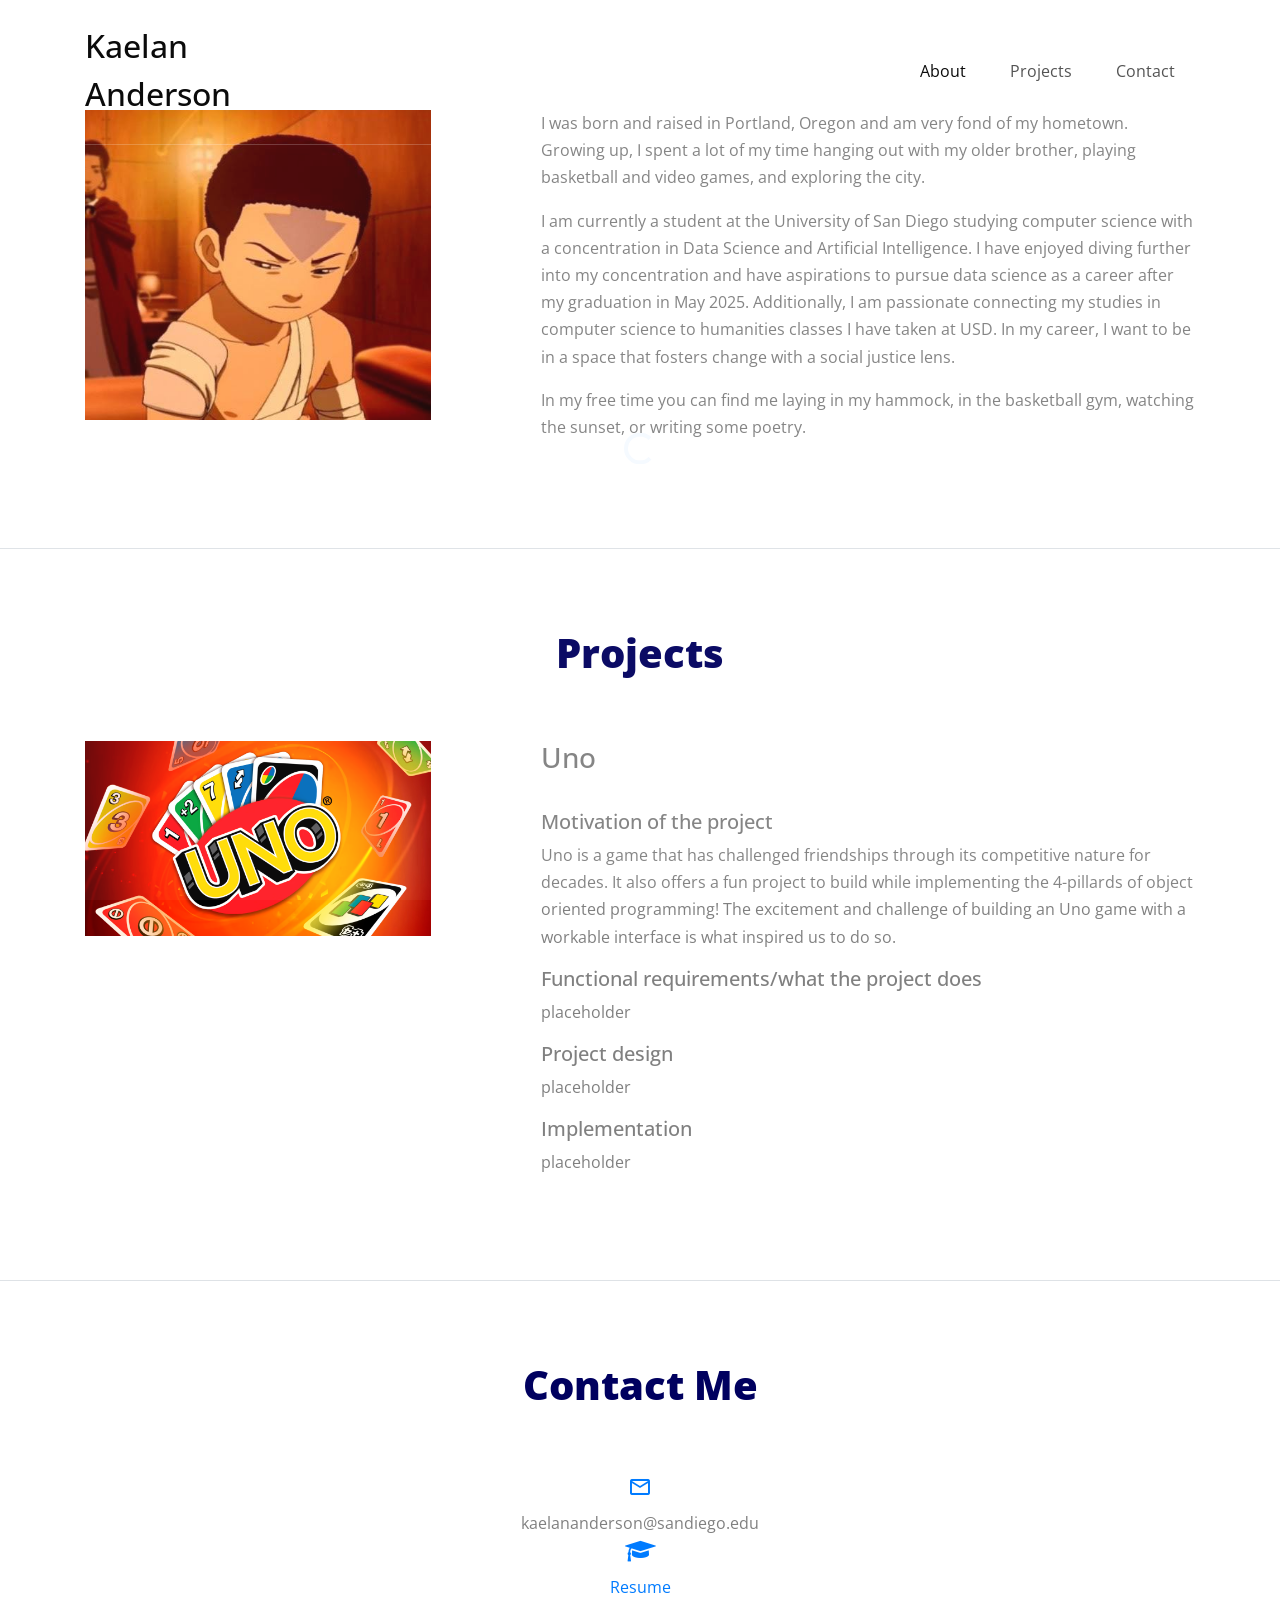
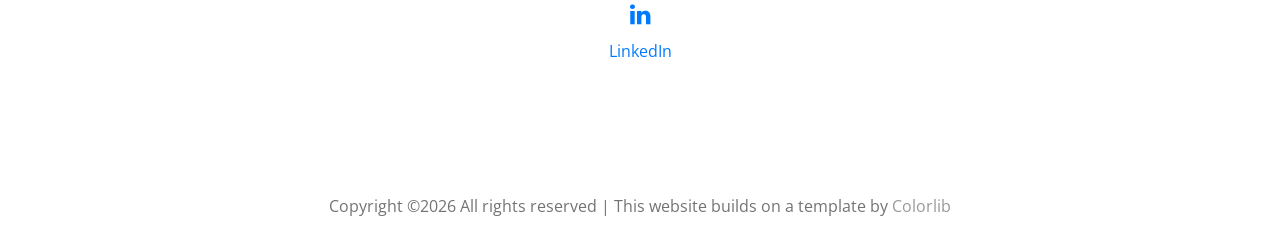
==== index.html @ 90a96173 "WIP - project description and contact sections" ====
<!doctype html>
<html lang="en">
  <head>

    <title>Kaelan Anderson</title>
    <meta charset="utf-8">
    <meta name="viewport" content="width=device-width, initial-scale=1, shrink-to-fit=no">


    <link href="https://fonts.googleapis.com/css?family=Open+Sans:300,400,700" rel="stylesheet">
    <link rel="stylesheet" href="fonts/icomoon/style.css">

    <link rel="stylesheet" href="css/bootstrap.min.css">
    <link rel="stylesheet" href="css/jquery-ui.css">
    <link rel="stylesheet" href="css/owl.carousel.min.css">
    <link rel="stylesheet" href="css/owl.theme.default.min.css">
    <link rel="stylesheet" href="css/owl.theme.default.min.css">

    <link rel="stylesheet" href="css/jquery.fancybox.min.css">

    <link rel="stylesheet" href="css/bootstrap-datepicker.css">

    <link rel="stylesheet" href="fonts/flaticon/font/flaticon.css">

    <link rel="stylesheet" href="css/aos.css">

    <link rel="stylesheet" href="css/style.css">

  </head>
  <body data-spy="scroll" data-target=".site-navbar-target" data-offset="300">


  <div id="overlayer"></div>
  <div class="loader">
    <div class="spinner-border text-primary" role="status">
      <span class="sr-only">Loading...</span>
    </div>
  </div>


  <div class="site-wrap">

    <div class="site-mobile-menu site-navbar-target">
      <div class="site-mobile-menu-header">
        <div class="site-mobile-menu-close mt-3">
          <span class="icon-close2 js-menu-toggle"></span>
        </div>
      </div>
      <div class="site-mobile-menu-body"></div>
    </div>


    <header class="site-navbar py-4 js-sticky-header site-navbar-target" role="banner">

      <div class="container">
        <div class="row align-items-center">

          <div class="col-6 col-xl-2">
            <h1 class="mb-0 site-logo"><a href="#" class="h2 mb-0">Kaelan Anderson</a></h1>
          </div>

          <div class="col-12 col-md-10 d-none d-xl-block">
            <nav class="site-navigation position-relative text-right" role="navigation">

              <ul class="site-menu main-menu js-clone-nav mr-auto d-none d-lg-block">
                <li><a href="#about-section" class="nav-link">About</a></li>
                <li><a href="#projects-section" class="nav-link">Projects</a></li>
                <li><a href="#contact-section" class="nav-link">Contact</a></li>
              </ul>
            </nav>
          </div>


          <div class="col-6 d-inline-block d-xl-none ml-md-0 py-3" style="position: relative; top: 3px;"><a href="#" class="site-menu-toggle js-menu-toggle float-right"><span class="icon-menu h3"></span></a></div>

        </div>
      </div>

    </header>




    <div class="site-section cta-big-image border-bottom" id="about-section">
      <div class="container" style="padding-top: 30px">
        <div class="row">
          <div class="col-lg-6 mb-5" data-aos="fade-up" data-aos-delay="">

            <img src="aang.jpg" alt="Image of you of something fun" class="img-fluid">

          </div>
          <div class="col-lg-5 ml-auto" data-aos="fade-up" data-aos-delay="100">
            <div class="mb-4">
              <p>
                I was born and raised in Portland, Oregon and am very fond of my hometown. Growing up, I spent a lot of my time hanging out with my older brother,
                playing basketball and video games, and exploring the city. 
              </p>
              <p>
                I am currently a student at the University of San Diego studying computer science with a concentration in Data Science and Artificial Intelligence. 
                I have enjoyed diving further into my concentration and have aspirations to pursue data science as a career after my graduation in May 2025. Additionally, 
                I am passionate connecting my studies in computer science to humanities classes I have taken at USD. In my career, I want to be in a space that fosters change
                with a social justice lens. 
               </p>
               <p>
                In my free time you can find me laying in my hammock, in the basketball gym, watching the sunset, or writing some poetry. 
               </p>


            </div>

            

          </div>
        </div>
      </div>
    </div>



    <section class="site-section border-bottom" id="projects-section">
      <div class="container">
        <div class="row mb-5 justify-content-center">
          <div class="col-md-8 text-center">
            <h2 class="section-title mb-3" data-aos="fade-up" data-aos-delay="">Projects</h2>
          </div>
        </div>
        <div class="row">
          <div class="col-lg-6 mb-5" data-aos="fade-up" data-aos-delay="">
          
            <img src="uno.avif" alt="Image of your project" class="img-fluid">
          
          </div>
          <div class="col-lg-5 ml-auto" data-aos="fade-up" data-aos-delay="100">
            <div class="mb-4">
              <h3>Uno</h3>
              <br>
              <h5>
               Motivation of the project
              </h5>
              <p>
                Uno is a game that has challenged friendships through its competitive nature for decades. It also offers a fun project to build while implementing
                the 4-pillards of object oriented programming! The excitement and challenge of building an Uno game with a workable interface is what inspired us to do so. 
              </p>
              <h5>
              Functional requirements/what the project does
              </h5>
              <p>
                placeholder
              </p>
              <h5>
              Project design
              </h5>
              <p>
                placeholder
              </p>
              <h5>
              Implementation
              </h5>
              <p>
                placeholder
              </p>


            </div>

            

          </div>
        </div>
      </div>
      

    </section>


    <section class="site-section" id="contact-section" data-aos="fade">
      <div class="container">
        <div class="row mb-5">
          <div class="col-12 text-center">
            <h2 class="section-title mb-3">Contact Me</h2>
          </div>
        </div>
        <div class="row mb-5 text-center">



          
          
          <div class="col-md-12 text-center">
            <p class="mb-0">
              <span class="icon-mail_outline d-block h4 text-primary"></span>
              <span>kaelananderson@sandiego.edu</span>
            </p>
          </div>
          
          <div class="col-md-12 text-center">
            <p class="mb-0">
              <span class="icon-graduation-cap d-block h4 text-primary"></span>
              <a href="https://docs.google.com/document/d/192AzUiTO9TXgvxhG2GLTBsubhQxeS1_2C6TL3wHDbUU/edit?usp=sharing">Resume</a>
            </p>
          </div>

          <div class="col-md-12 text-center">
            <p class="mb-0">
              <span class="icon-linkedin d-block h4 text-primary"></span>
              <a href="https://www.linkedin.com/in/kaelan-anderson-65124920a/">LinkedIn</a>
            </p>
          </div>
        </div>

      </div>
    </section>


    <footer class="site-footer">
      <div class="container">

          <div class="col-md-12 text-center">
            <p>
            <!-- Link back to Colorlib can't be removed. Template is licensed under CC BY 3.0. -->
            Copyright &copy;<script>document.write(new Date().getFullYear());</script> All rights reserved | This website builds on a template by <a href="https://colorlib.com" target="_blank" >Colorlib</a>
            <!-- Link back to Colorlib can't be removed. Template is licensed under CC BY 3.0. -->
            </p>

          </div>


      </div>
    </footer>

  </div> <!-- .site-wrap -->

  <script src="js/jquery-3.3.1.min.js"></script>
  <script src="js/jquery-ui.js"></script>
  <script src="js/popper.min.js"></script>
  <script src="js/bootstrap.min.js"></script>
  <script src="js/owl.carousel.min.js"></script>
  <script src="js/jquery.countdown.min.js"></script>
  <script src="js/jquery.easing.1.3.js"></script>
  <script src="js/aos.js"></script>
  <script src="js/jquery.fancybox.min.js"></script>
  <script src="js/jquery.sticky.js"></script>
  <script src="js/isotope.pkgd.min.js"></script>
  <script src="js/collapsable.js"></script>


  <script src="js/main.js"></script>

  </body>
</html>
---- fonts/icomoon/style.css ----
@font-face {
  font-family: 'icomoon';
  src:  url('fonts/icomoon.eot?10si43');
  src:  url('fonts/icomoon.eot?10si43#iefix') format('embedded-opentype'),
    url('fonts/icomoon.ttf?10si43') format('truetype'),
    url('fonts/icomoon.woff?10si43') format('woff'),
    url('fonts/icomoon.svg?10si43#icomoon') format('svg');
  font-weight: normal;
  font-style: normal;
}

[class^="icon-"], [class*=" icon-"] {
  /* use !important to prevent issues with browser extensions that change fonts */
  font-family: 'icomoon' !important;
  speak: none;
  font-style: normal;
  font-weight: normal;
  font-variant: normal;
  text-transform: none;
  line-height: 1;

  /* Better Font Rendering =========== */
  -webkit-font-smoothing: antialiased;
  -moz-osx-font-smoothing: grayscale;
}

.icon-asterisk:before {
  content: "\f069";
}
.icon-plus:before {
  content: "\f067";
}
.icon-question:before {
  content: "\f128";
}
.icon-minus:before {
  content: "\f068";
}
.icon-glass:before {
  content: "\f000";
}
.icon-music:before {
  content: "\f001";
}
.icon-search:before {
  content: "\f002";
}
.icon-envelope-o:before {
  content: "\f003";
}
.icon-heart:before {
  content: "\f004";
}
.icon-star:before {
  content: "\f005";
}
.icon-star-o:before {
  content: "\f006";
}
.icon-user:before {
  content: "\f007";
}
.icon-film:before {
  content: "\f008";
}
.icon-th-large:before {
  content: "\f009";
}
.icon-th:before {
  content: "\f00a";
}
.icon-th-list:before {
  content: "\f00b";
}
.icon-check:before {
  content: "\f00c";
}
.icon-close:before {
  content: "\f00d";
}
.icon-remove:before {
  content: "\f00d";
}
.icon-times:before {
  content: "\f00d";
}
.icon-search-plus:before {
  content: "\f00e";
}
.icon-search-minus:before {
  content: "\f010";
}
.icon-power-off:before {
  content: "\f011";
}
.icon-signal:before {
  content: "\f012";
}
.icon-cog:before {
  content: "\f013";
}
.icon-gear:before {
  content: "\f013";
}
.icon-trash-o:before {
  content: "\f014";
}
.icon-home:before {
  content: "\f015";
}
.icon-file-o:before {
  content: "\f016";
}
.icon-clock-o:before {
  content: "\f017";
}
.icon-road:before {
  content: "\f018";
}
.icon-download:before {
  content: "\f019";
}
.icon-arrow-circle-o-down:before {
  content: "\f01a";
}
.icon-arrow-circle-o-up:before {
  content: "\f01b";
}
.icon-inbox:before {
  content: "\f01c";
}
.icon-play-circle-o:before {
  content: "\f01d";
}
.icon-repeat:before {
  content: "\f01e";
}
.icon-rotate-right:before {
  content: "\f01e";
}
.icon-refresh:before {
  content: "\f021";
}
.icon-list-alt:before {
  content: "\f022";
}
.icon-lock:before {
  content: "\f023";
}
.icon-flag:before {
  content: "\f024";
}
.icon-headphones:before {
  content: "\f025";
}
.icon-volume-off:before {
  content: "\f026";
}
.icon-volume-down:before {
  content: "\f027";
}
.icon-volume-up:before {
  content: "\f028";
}
.icon-qrcode:before {
  content: "\f029";
}
.icon-barcode:before {
  content: "\f02a";
}
.icon-tag:before {
  content: "\f02b";
}
.icon-tags:before {
  content: "\f02c";
}
.icon-book:before {
  content: "\f02d";
}
.icon-bookmark:before {
  content: "\f02e";
}
.icon-print:before {
  content: "\f02f";
}
.icon-camera:before {
  content: "\f030";
}
.icon-font:before {
  content: "\f031";
}
.icon-bold:before {
  content: "\f032";
}
.icon-italic:before {
  content: "\f033";
}
.icon-text-height:before {
  content: "\f034";
}
.icon-text-width:before {
  content: "\f035";
}
.icon-align-left:before {
  content: "\f036";
}
.icon-align-center:before {
  content: "\f037";
}
.icon-align-right:before {
  content: "\f038";
}
.icon-align-justify:before {
  content: "\f039";
}
.icon-list:before {
  content: "\f03a";
}
.icon-dedent:before {
  content: "\f03b";
}
.icon-outdent:before {
  content: "\f03b";
}
.icon-indent:before {
  content: "\f03c";
}
.icon-video-camera:before {
  content: "\f03d";
}
.icon-image:before {
  content: "\f03e";
}
.icon-photo:before {
  content: "\f03e";
}
.icon-picture-o:before {
  content: "\f03e";
}
.icon-pencil:before {
  content: "\f040";
}
.icon-map-marker:before {
  content: "\f041";
}
.icon-adjust:before {
  content: "\f042";
}
.icon-tint:before {
  content: "\f043";
}
.icon-edit:before {
  content: "\f044";
}
.icon-pencil-square-o:before {
  content: "\f044";
}
.icon-share-square-o:before {
  content: "\f045";
}
.icon-check-square-o:before {
  content: "\f046";
}
.icon-arrows:before {
  content: "\f047";
}
.icon-step-backward:before {
  content: "\f048";
}
.icon-fast-backward:before {
  content: "\f049";
}
.icon-backward:before {
  content: "\f04a";
}
.icon-play:before {
  content: "\f04b";
}
.icon-pause:before {
  content: "\f04c";
}
.icon-stop:before {
  content: "\f04d";
}
.icon-forward:before {
  content: "\f04e";
}
.icon-fast-forward:before {
  content: "\f050";
}
.icon-step-forward:before {
  content: "\f051";
}
.icon-eject:before {
  content: "\f052";
}
.icon-chevron-left:before {
  content: "\f053";
}
.icon-chevron-right:before {
  content: "\f054";
}
.icon-plus-circle:before {
  content: "\f055";
}
.icon-minus-circle:before {
  content: "\f056";
}
.icon-times-circle:before {
  content: "\f057";
}
.icon-check-circle:before {
  content: "\f058";
}
.icon-question-circle:before {
  content: "\f059";
}
.icon-info-circle:before {
  content: "\f05a";
}
.icon-crosshairs:before {
  content: "\f05b";
}
.icon-times-circle-o:before {
  content: "\f05c";
}
.icon-check-circle-o:before {
  content: "\f05d";
}
.icon-ban:before {
  content: "\f05e";
}
.icon-arrow-left:before {
  content: "\f060";
}
.icon-arrow-right:before {
  content: "\f061";
}
.icon-arrow-up:before {
  content: "\f062";
}
.icon-arrow-down:before {
  content: "\f063";
}
.icon-mail-forward:before {
  content: "\f064";
}
.icon-share:before {
  content: "\f064";
}
.icon-expand:before {
  content: "\f065";
}
.icon-compress:before {
  content: "\f066";
}
.icon-exclamation-circle:before {
  content: "\f06a";
}
.icon-gift:before {
  content: "\f06b";
}
.icon-leaf:before {
  content: "\f06c";
}
.icon-fire:before {
  content: "\f06d";
}
.icon-eye:before {
  content: "\f06e";
}
.icon-eye-slash:before {
  content: "\f070";
}
.icon-exclamation-triangle:before {
  content: "\f071";
}
.icon-warning:before {
  content: "\f071";
}
.icon-plane:before {
  content: "\f072";
}
.icon-calendar:before {
  content: "\f073";
}
.icon-random:before {
  content: "\f074";
}
.icon-comment:before {
  content: "\f075";
}
.icon-magnet:before {
  content: "\f076";
}
.icon-chevron-up:before {
  content: "\f077";
}
.icon-chevron-down:before {
  content: "\f078";
}
.icon-retweet:before {
  content: "\f079";
}
.icon-shopping-cart:before {
  content: "\f07a";
}
.icon-folder:before {
  content: "\f07b";
}
.icon-folder-open:before {
  content: "\f07c";
}
.icon-arrows-v:before {
  content: "\f07d";
}
.icon-arrows-h:before {
  content: "\f07e";
}
.icon-bar-chart:before {
  content: "\f080";
}
.icon-bar-chart-o:before {
  content: "\f080";
}
.icon-twitter-square:before {
  content: "\f081";
}
.icon-facebook-square:before {
  content: "\f082";
}
.icon-camera-retro:before {
  content: "\f083";
}
.icon-key:before {
  content: "\f084";
}
.icon-cogs:before {
  content: "\f085";
}
.icon-gears:before {
  content: "\f085";
}
.icon-comments:before {
  content: "\f086";
}
.icon-thumbs-o-up:before {
  content: "\f087";
}
.icon-thumbs-o-down:before {
  content: "\f088";
}
.icon-star-half:before {
  content: "\f089";
}
.icon-heart-o:before {
  content: "\f08a";
}
.icon-sign-out:before {
  content: "\f08b";
}
.icon-linkedin-square:before {
  content: "\f08c";
}
.icon-thumb-tack:before {
  content: "\f08d";
}
.icon-external-link:before {
  content: "\f08e";
}
.icon-sign-in:before {
  content: "\f090";
}
.icon-trophy:before {
  content: "\f091";
}
.icon-github-square:before {
  content: "\f092";
}
.icon-upload:before {
  content: "\f093";
}
.icon-lemon-o:before {
  content: "\f094";
}
.icon-phone:before {
  content: "\f095";
}
.icon-square-o:before {
  content: "\f096";
}
.icon-bookmark-o:before {
  content: "\f097";
}
.icon-phone-square:before {
  content: "\f098";
}
.icon-twitter:before {
  content: "\f099";
}
.icon-facebook:before {
  content: "\f09a";
}
.icon-facebook-f:before {
  content: "\f09a";
}
.icon-github:before {
  content: "\f09b";
}
.icon-unlock:before {
  content: "\f09c";
}
.icon-credit-card:before {
  content: "\f09d";
}
.icon-feed:before {
  content: "\f09e";
}
.icon-rss:before {
  content: "\f09e";
}
.icon-hdd-o:before {
  content: "\f0a0";
}
.icon-bullhorn:before {
  content: "\f0a1";
}
.icon-bell-o:before {
  content: "\f0a2";
}
.icon-certificate:before {
  content: "\f0a3";
}
.icon-hand-o-right:before {
  content: "\f0a4";
}
.icon-hand-o-left:before {
  content: "\f0a5";
}
.icon-hand-o-up:before {
  content: "\f0a6";
}
.icon-hand-o-down:before {
  content: "\f0a7";
}
.icon-arrow-circle-left:before {
  content: "\f0a8";
}
.icon-arrow-circle-right:before {
  content: "\f0a9";
}
.icon-arrow-circle-up:before {
  content: "\f0aa";
}
.icon-arrow-circle-down:before {
  content: "\f0ab";
}
.icon-globe:before {
  content: "\f0ac";
}
.icon-wrench:before {
  content: "\f0ad";
}
.icon-tasks:before {
  content: "\f0ae";
}
.icon-filter:before {
  content: "\f0b0";
}
.icon-briefcase:before {
  content: "\f0b1";
}
.icon-arrows-alt:before {
  content: "\f0b2";
}
.icon-group:before {
  content: "\f0c0";
}
.icon-users:before {
  content: "\f0c0";
}
.icon-chain:before {
  content: "\f0c1";
}
.icon-link:before {
  content: "\f0c1";
}
.icon-cloud:before {
  content: "\f0c2";
}
.icon-flask:before {
  content: "\f0c3";
}
.icon-cut:before {
  content: "\f0c4";
}
.icon-scissors:before {
  content: "\f0c4";
}
.icon-copy:before {
  content: "\f0c5";
}
.icon-files-o:before {
  content: "\f0c5";
}
.icon-paperclip:before {
  content: "\f0c6";
}
.icon-floppy-o:before {
  content: "\f0c7";
}
.icon-save:before {
  content: "\f0c7";
}
.icon-square:before {
  content: "\f0c8";
}
.icon-bars:before {
  content: "\f0c9";
}
.icon-navicon:before {
  content: "\f0c9";
}
.icon-reorder:before {
  content: "\f0c9";
}
.icon-list-ul:before {
  content: "\f0ca";
}
.icon-list-ol:before {
  content: "\f0cb";
}
.icon-strikethrough:before {
  content: "\f0cc";
}
.icon-underline:before {
  content: "\f0cd";
}
.icon-table:before {
  content: "\f0ce";
}
.icon-magic:before {
  content: "\f0d0";
}
.icon-truck:before {
  content: "\f0d1";
}
.icon-pinterest:before {
  content: "\f0d2";
}
.icon-pinterest-square:before {
  content: "\f0d3";
}
.icon-google-plus-square:before {
  content: "\f0d4";
}
.icon-google-plus:before {
  content: "\f0d5";
}
.icon-money:before {
  content: "\f0d6";
}
.icon-caret-down:before {
  content: "\f0d7";
}
.icon-caret-up:before {
  content: "\f0d8";
}
.icon-caret-left:before {
  content: "\f0d9";
}
.icon-caret-right:before {
  content: "\f0da";
}
.icon-columns:before {
  content: "\f0db";
}
.icon-sort:before {
  content: "\f0dc";
}
.icon-unsorted:before {
  content: "\f0dc";
}
.icon-sort-desc:before {
  content: "\f0dd";
}
.icon-sort-down:before {
  content: "\f0dd";
}
.icon-sort-asc:before {
  content: "\f0de";
}
.icon-sort-up:before {
  content: "\f0de";
}
.icon-envelope:before {
  content: "\f0e0";
}
.icon-linkedin:before {
  content: "\f0e1";
}
.icon-rotate-left:before {
  content: "\f0e2";
}
.icon-undo:before {
  content: "\f0e2";
}
.icon-gavel:before {
  content: "\f0e3";
}
.icon-legal:before {
  content: "\f0e3";
}
.icon-dashboard:before {
  content: "\f0e4";
}
.icon-tachometer:before {
  content: "\f0e4";
}
.icon-comment-o:before {
  content: "\f0e5";
}
.icon-comments-o:before {
  content: "\f0e6";
}
.icon-bolt:before {
  content: "\f0e7";
}
.icon-flash:before {
  content: "\f0e7";
}
.icon-sitemap:before {
  content: "\f0e8";
}
.icon-umbrella:before {
  content: "\f0e9";
}
.icon-clipboard:before {
  content: "\f0ea";
}
.icon-paste:before {
  content: "\f0ea";
}
.icon-lightbulb-o:before {
  content: "\f0eb";
}
.icon-exchange:before {
  content: "\f0ec";
}
.icon-cloud-download:before {
  content: "\f0ed";
}
.icon-cloud-upload:before {
  content: "\f0ee";
}
.icon-user-md:before {
  content: "\f0f0";
}
.icon-stethoscope:before {
  content: "\f0f1";
}
.icon-suitcase:before {
  content: "\f0f2";
}
.icon-bell:before {
  content: "\f0f3";
}
.icon-coffee:before {
  content: "\f0f4";
}
.icon-cutlery:before {
  content: "\f0f5";
}
.icon-file-text-o:before {
  content: "\f0f6";
}
.icon-building-o:before {
  content: "\f0f7";
}
.icon-hospital-o:before {
  content: "\f0f8";
}
.icon-ambulance:before {
  content: "\f0f9";
}
.icon-medkit:before {
  content: "\f0fa";
}
.icon-fighter-jet:before {
  content: "\f0fb";
}
.icon-beer:before {
  content: "\f0fc";
}
.icon-h-square:before {
  content: "\f0fd";
}
.icon-plus-square:before {
  content: "\f0fe";
}
.icon-angle-double-left:before {
  content: "\f100";
}
.icon-angle-double-right:before {
  content: "\f101";
}
.icon-angle-double-up:before {
  content: "\f102";
}
.icon-angle-double-down:before {
  content: "\f103";
}
.icon-angle-left:before {
  content: "\f104";
}
.icon-angle-right:before {
  content: "\f105";
}
.icon-angle-up:before {
  content: "\f106";
}
.icon-angle-down:before {
  content: "\f107";
}
.icon-desktop:before {
  content: "\f108";
}
.icon-laptop:before {
  content: "\f109";
}
.icon-tablet:before {
  content: "\f10a";
}
.icon-mobile:before {
  content: "\f10b";
}
.icon-mobile-phone:before {
  content: "\f10b";
}
.icon-circle-o:before {
  content: "\f10c";
}
.icon-quote-left:before {
  content: "\f10d";
}
.icon-quote-right:before {
  content: "\f10e";
}
.icon-spinner:before {
  content: "\f110";
}
.icon-circle:before {
  content: "\f111";
}
.icon-mail-reply:before {
  content: "\f112";
}
.icon-reply:before {
  content: "\f112";
}
.icon-github-alt:before {
  content: "\f113";
}
.icon-folder-o:before {
  content: "\f114";
}
.icon-folder-open-o:before {
  content: "\f115";
}
.icon-smile-o:before {
  content: "\f118";
}
.icon-frown-o:before {
  content: "\f119";
}
.icon-meh-o:before {
  content: "\f11a";
}
.icon-gamepad:before {
  content: "\f11b";
}
.icon-keyboard-o:before {
  content: "\f11c";
}
.icon-flag-o:before {
  content: "\f11d";
}
.icon-flag-checkered:before {
  content: "\f11e";
}
.icon-terminal:before {
  content: "\f120";
}
.icon-code:before {
  content: "\f121";
}
.icon-mail-reply-all:before {
  content: "\f122";
}
.icon-reply-all:before {
  content: "\f122";
}
.icon-star-half-empty:before {
  content: "\f123";
}
.icon-star-half-full:before {
  content: "\f123";
}
.icon-star-half-o:before {
  content: "\f123";
}
.icon-location-arrow:before {
  content: "\f124";
}
.icon-crop:before {
  content: "\f125";
}
.icon-code-fork:before {
  content: "\f126";
}
.icon-chain-broken:before {
  content: "\f127";
}
.icon-unlink:before {
  content: "\f127";
}
.icon-info:before {
  content: "\f129";
}
.icon-exclamation:before {
  content: "\f12a";
}
.icon-superscript:before {
  content: "\f12b";
}
.icon-subscript:before {
  content: "\f12c";
}
.icon-eraser:before {
  content: "\f12d";
}
.icon-puzzle-piece:before {
  content: "\f12e";
}
.icon-microphone:before {
  content: "\f130";
}
.icon-microphone-slash:before {
  content: "\f131";
}
.icon-shield:before {
  content: "\f132";
}
.icon-calendar-o:before {
  content: "\f133";
}
.icon-fire-extinguisher:before {
  content: "\f134";
}
.icon-rocket:before {
  content: "\f135";
}
.icon-maxcdn:before {
  content: "\f136";
}
.icon-chevron-circle-left:before {
  content: "\f137";
}
.icon-chevron-circle-right:before {
  content: "\f138";
}
.icon-chevron-circle-up:before {
  content: "\f139";
}
.icon-chevron-circle-down:before {
  content: "\f13a";
}
.icon-html5:before {
  content: "\f13b";
}
.icon-css3:before {
  content: "\f13c";
}
.icon-anchor:before {
  content: "\f13d";
}
.icon-unlock-alt:before {
  content: "\f13e";
}
.icon-bullseye:before {
  content: "\f140";
}
.icon-ellipsis-h:before {
  content: "\f141";
}
.icon-ellipsis-v:before {
  content: "\f142";
}
.icon-rss-square:before {
  content: "\f143";
}
.icon-play-circle:before {
  content: "\f144";
}
.icon-ticket:before {
  content: "\f145";
}
.icon-minus-square:before {
  content: "\f146";
}
.icon-minus-square-o:before {
  content: "\f147";
}
.icon-level-up:before {
  content: "\f148";
}
.icon-level-down:before {
  content: "\f149";
}
.icon-check-square:before {
  content: "\f14a";
}
.icon-pencil-square:before {
  content: "\f14b";
}
.icon-external-link-square:before {
  content: "\f14c";
}
.icon-share-square:before {
  content: "\f14d";
}
.icon-compass:before {
  content: "\f14e";
}
.icon-caret-square-o-down:before {
  content: "\f150";
}
.icon-toggle-down:before {
  content: "\f150";
}
.icon-caret-square-o-up:before {
  content: "\f151";
}
.icon-toggle-up:before {
  content: "\f151";
}
.icon-caret-square-o-right:before {
  content: "\f152";
}
.icon-toggle-right:before {
  content: "\f152";
}
.icon-eur:before {
  content: "\f153";
}
.icon-euro:before {
  content: "\f153";
}
.icon-gbp:before {
  content: "\f154";
}
.icon-dollar:before {
  content: "\f155";
}
.icon-usd:before {
  content: "\f155";
}
.icon-inr:before {
  content: "\f156";
}
.icon-rupee:before {
  content: "\f156";
}
.icon-cny:before {
  content: "\f157";
}
.icon-jpy:before {
  content: "\f157";
}
.icon-rmb:before {
  content: "\f157";
}
.icon-yen:before {
  content: "\f157";
}
.icon-rouble:before {
  content: "\f158";
}
.icon-rub:before {
  content: "\f158";
}
.icon-ruble:before {
  content: "\f158";
}
.icon-krw:before {
  content: "\f159";
}
.icon-won:before {
  content: "\f159";
}
.icon-bitcoin:before {
  content: "\f15a";
}
.icon-btc:before {
  content: "\f15a";
}
.icon-file:before {
  content: "\f15b";
}
.icon-file-text:before {
  content: "\f15c";
}
.icon-sort-alpha-asc:before {
  content: "\f15d";
}
.icon-sort-alpha-desc:before {
  content: "\f15e";
}
.icon-sort-amount-asc:before {
  content: "\f160";
}
.icon-sort-amount-desc:before {
  content: "\f161";
}
.icon-sort-numeric-asc:before {
  content: "\f162";
}
.icon-sort-numeric-desc:before {
  content: "\f163";
}
.icon-thumbs-up:before {
  content: "\f164";
}
.icon-thumbs-down:before {
  content: "\f165";
}
.icon-youtube-square:before {
  content: "\f166";
}
.icon-youtube:before {
  content: "\f167";
}
.icon-xing:before {
  content: "\f168";
}
.icon-xing-square:before {
  content: "\f169";
}
.icon-youtube-play:before {
  content: "\f16a";
}
.icon-dropbox:before {
  content: "\f16b";
}
.icon-stack-overflow:before {
  content: "\f16c";
}
.icon-instagram:before {
  content: "\f16d";
}
.icon-flickr:before {
  content: "\f16e";
}
.icon-adn:before {
  content: "\f170";
}
.icon-bitbucket:before {
  content: "\f171";
}
.icon-bitbucket-square:before {
  content: "\f172";
}
.icon-tumblr:before {
  content: "\f173";
}
.icon-tumblr-square:before {
  content: "\f174";
}
.icon-long-arrow-down:before {
  content: "\f175";
}
.icon-long-arrow-up:before {
  content: "\f176";
}
.icon-long-arrow-left:before {
  content: "\f177";
}
.icon-long-arrow-right:before {
  content: "\f178";
}
.icon-apple:before {
  content: "\f179";
}
.icon-windows:before {
  content: "\f17a";
}
.icon-android:before {
  content: "\f17b";
}
.icon-linux:before {
  content: "\f17c";
}
.icon-dribbble:before {
  content: "\f17d";
}
.icon-skype:before {
  content: "\f17e";
}
.icon-foursquare:before {
  content: "\f180";
}
.icon-trello:before {
  content: "\f181";
}
.icon-female:before {
  content: "\f182";
}
.icon-male:before {
  content: "\f183";
}
.icon-gittip:before {
  content: "\f184";
}
.icon-gratipay:before {
  content: "\f184";
}
.icon-sun-o:before {
  content: "\f185";
}
.icon-moon-o:before {
  content: "\f186";
}
.icon-archive:before {
  content: "\f187";
}
.icon-bug:before {
  content: "\f188";
}
.icon-vk:before {
  content: "\f189";
}
.icon-weibo:before {
  content: "\f18a";
}
.icon-renren:before {
  content: "\f18b";
}
.icon-pagelines:before {
  content: "\f18c";
}
.icon-stack-exchange:before {
  content: "\f18d";
}
.icon-arrow-circle-o-right:before {
  content: "\f18e";
}
.icon-arrow-circle-o-left:before {
  content: "\f190";
}
.icon-caret-square-o-left:before {
  content: "\f191";
}
.icon-toggle-left:before {
  content: "\f191";
}
.icon-dot-circle-o:before {
  content: "\f192";
}
.icon-wheelchair:before {
  content: "\f193";
}
.icon-vimeo-square:before {
  content: "\f194";
}
.icon-try:before {
  content: "\f195";
}
.icon-turkish-lira:before {
  content: "\f195";
}
.icon-plus-square-o:before {
  content: "\f196";
}
.icon-space-shuttle:before {
  content: "\f197";
}
.icon-slack:before {
  content: "\f198";
}
.icon-envelope-square:before {
  content: "\f199";
}
.icon-wordpress:before {
  content: "\f19a";
}
.icon-openid:before {
  content: "\f19b";
}
.icon-bank:before {
  content: "\f19c";
}
.icon-institution:before {
  content: "\f19c";
}
.icon-university:before {
  content: "\f19c";
}
.icon-graduation-cap:before {
  content: "\f19d";
}
.icon-mortar-board:before {
  content: "\f19d";
}
.icon-yahoo:before {
  content: "\f19e";
}
.icon-google:before {
  content: "\f1a0";
}
.icon-reddit:before {
  content: "\f1a1";
}
.icon-reddit-square:before {
  content: "\f1a2";
}
.icon-stumbleupon-circle:before {
  content: "\f1a3";
}
.icon-stumbleupon:before {
  content: "\f1a4";
}
.icon-delicious:before {
  content: "\f1a5";
}
.icon-digg:before {
  content: "\f1a6";
}
.icon-pied-piper-pp:before {
  content: "\f1a7";
}
.icon-pied-piper-alt:before {
  content: "\f1a8";
}
.icon-drupal:before {
  content: "\f1a9";
}
.icon-joomla:before {
  content: "\f1aa";
}
.icon-language:before {
  content: "\f1ab";
}
.icon-fax:before {
  content: "\f1ac";
}
.icon-building:before {
  content: "\f1ad";
}
.icon-child:before {
  content: "\f1ae";
}
.icon-paw:before {
  content: "\f1b0";
}
.icon-spoon:before {
  content: "\f1b1";
}
.icon-cube:before {
  content: "\f1b2";
}
.icon-cubes:before {
  content: "\f1b3";
}
.icon-behance:before {
  content: "\f1b4";
}
.icon-behance-square:before {
  content: "\f1b5";
}
.icon-steam:before {
  content: "\f1b6";
}
.icon-steam-square:before {
  content: "\f1b7";
}
.icon-recycle:before {
  content: "\f1b8";
}
.icon-automobile:before {
  content: "\f1b9";
}
.icon-car:before {
  content: "\f1b9";
}
.icon-cab:before {
  content: "\f1ba";
}
.icon-taxi:before {
  content: "\f1ba";
}
.icon-tree:before {
  content: "\f1bb";
}
.icon-spotify:before {
  content: "\f1bc";
}
.icon-deviantart:before {
  content: "\f1bd";
}
.icon-soundcloud:before {
  content: "\f1be";
}
.icon-database:before {
  content: "\f1c0";
}
.icon-file-pdf-o:before {
  content: "\f1c1";
}
.icon-file-word-o:before {
  content: "\f1c2";
}
.icon-file-excel-o:before {
  content: "\f1c3";
}
.icon-file-powerpoint-o:before {
  content: "\f1c4";
}
.icon-file-image-o:before {
  content: "\f1c5";
}
.icon-file-photo-o:before {
  content: "\f1c5";
}
.icon-file-picture-o:before {
  content: "\f1c5";
}
.icon-file-archive-o:before {
  content: "\f1c6";
}
.icon-file-zip-o:before {
  content: "\f1c6";
}
.icon-file-audio-o:before {
  content: "\f1c7";
}
.icon-file-sound-o:before {
  content: "\f1c7";
}
.icon-file-movie-o:before {
  content: "\f1c8";
}
.icon-file-video-o:before {
  content: "\f1c8";
}
.icon-file-code-o:before {
  content: "\f1c9";
}
.icon-vine:before {
  content: "\f1ca";
}
.icon-codepen:before {
  content: "\f1cb";
}
.icon-jsfiddle:before {
  content: "\f1cc";
}
.icon-life-bouy:before {
  content: "\f1cd";
}
.icon-life-buoy:before {
  content: "\f1cd";
}
.icon-life-ring:before {
  content: "\f1cd";
}
.icon-life-saver:before {
  content: "\f1cd";
}
.icon-support:before {
  content: "\f1cd";
}
.icon-circle-o-notch:before {
  content: "\f1ce";
}
.icon-ra:before {
  content: "\f1d0";
}
.icon-rebel:before {
  content: "\f1d0";
}
.icon-resistance:before {
  content: "\f1d0";
}
.icon-empire:before {
  content: "\f1d1";
}
.icon-ge:before {
  content: "\f1d1";
}
.icon-git-square:before {
  content: "\f1d2";
}
.icon-git:before {
  content: "\f1d3";
}
.icon-hacker-news:before {
  content: "\f1d4";
}
.icon-y-combinator-square:before {
  content: "\f1d4";
}
.icon-yc-square:before {
  content: "\f1d4";
}
.icon-tencent-weibo:before {
  content: "\f1d5";
}
.icon-qq:before {
  content: "\f1d6";
}
.icon-wechat:before {
  content: "\f1d7";
}
.icon-weixin:before {
  content: "\f1d7";
}
.icon-paper-plane:before {
  content: "\f1d8";
}
.icon-send:before {
  content: "\f1d8";
}
.icon-paper-plane-o:before {
  content: "\f1d9";
}
.icon-send-o:before {
  content: "\f1d9";
}
.icon-history:before {
  content: "\f1da";
}
.icon-circle-thin:before {
  content: "\f1db";
}
.icon-header:before {
  content: "\f1dc";
}
.icon-paragraph:before {
  content: "\f1dd";
}
.icon-sliders:before {
  content: "\f1de";
}
.icon-share-alt:before {
  content: "\f1e0";
}
.icon-share-alt-square:before {
  content: "\f1e1";
}
.icon-bomb:before {
  content: "\f1e2";
}
.icon-futbol-o:before {
  content: "\f1e3";
}
.icon-soccer-ball-o:before {
  content: "\f1e3";
}
.icon-tty:before {
  content: "\f1e4";
}
.icon-binoculars:before {
  content: "\f1e5";
}
.icon-plug:before {
  content: "\f1e6";
}
.icon-slideshare:before {
  content: "\f1e7";
}
.icon-twitch:before {
  content: "\f1e8";
}
.icon-yelp:before {
  content: "\f1e9";
}
.icon-newspaper-o:before {
  content: "\f1ea";
}
.icon-wifi:before {
  content: "\f1eb";
}
.icon-calculator:before {
  content: "\f1ec";
}
.icon-paypal:before {
  content: "\f1ed";
}
.icon-google-wallet:before {
  content: "\f1ee";
}
.icon-cc-visa:before {
  content: "\f1f0";
}
.icon-cc-mastercard:before {
  content: "\f1f1";
}
.icon-cc-discover:before {
  content: "\f1f2";
}
.icon-cc-amex:before {
  content: "\f1f3";
}
.icon-cc-paypal:before {
  content: "\f1f4";
}
.icon-cc-stripe:before {
  content: "\f1f5";
}
.icon-bell-slash:before {
  content: "\f1f6";
}
.icon-bell-slash-o:before {
  content: "\f1f7";
}
.icon-trash:before {
  content: "\f1f8";
}
.icon-copyright:before {
  content: "\f1f9";
}
.icon-at:before {
  content: "\f1fa";
}
.icon-eyedropper:before {
  content: "\f1fb";
}
.icon-paint-brush:before {
  content: "\f1fc";
}
.icon-birthday-cake:before {
  content: "\f1fd";
}
.icon-area-chart:before {
  content: "\f1fe";
}
.icon-pie-chart:before {
  content: "\f200";
}
.icon-line-chart:before {
  content: "\f201";
}
.icon-lastfm:before {
  content: "\f202";
}
.icon-lastfm-square:before {
  content: "\f203";
}
.icon-toggle-off:before {
  content: "\f204";
}
.icon-toggle-on:before {
  content: "\f205";
}
.icon-bicycle:before {
  content: "\f206";
}
.icon-bus:before {
  content: "\f207";
}
.icon-ioxhost:before {
  content: "\f208";
}
.icon-angellist:before {
  content: "\f209";
}
.icon-cc:before {
  content: "\f20a";
}
.icon-ils:before {
  content: "\f20b";
}
.icon-shekel:before {
  content: "\f20b";
}
.icon-sheqel:before {
  content: "\f20b";
}
.icon-meanpath:before {
  content: "\f20c";
}
.icon-buysellads:before {
  content: "\f20d";
}
.icon-connectdevelop:before {
  content: "\f20e";
}
.icon-dashcube:before {
  content: "\f210";
}
.icon-forumbee:before {
  content: "\f211";
}
.icon-leanpub:before {
  content: "\f212";
}
.icon-sellsy:before {
  content: "\f213";
}
.icon-shirtsinbulk:before {
  content: "\f214";
}
.icon-simplybuilt:before {
  content: "\f215";
}
.icon-skyatlas:before {
  content: "\f216";
}
.icon-cart-plus:before {
  content: "\f217";
}
.icon-cart-arrow-down:before {
  content: "\f218";
}
.icon-diamond:before {
  content: "\f219";
}
.icon-ship:before {
  content: "\f21a";
}
.icon-user-secret:before {
  content: "\f21b";
}
.icon-motorcycle:before {
  content: "\f21c";
}
.icon-street-view:before {
  content: "\f21d";
}
.icon-heartbeat:before {
  content: "\f21e";
}
.icon-venus:before {
  content: "\f221";
}
.icon-mars:before {
  content: "\f222";
}
.icon-mercury:before {
  content: "\f223";
}
.icon-intersex:before {
  content: "\f224";
}
.icon-transgender:before {
  content: "\f224";
}
.icon-transgender-alt:before {
  content: "\f225";
}
.icon-venus-double:before {
  content: "\f226";
}
.icon-mars-double:before {
  content: "\f227";
}
.icon-venus-mars:before {
  content: "\f228";
}
.icon-mars-stroke:before {
  content: "\f229";
}
.icon-mars-stroke-v:before {
  content: "\f22a";
}
.icon-mars-stroke-h:before {
  content: "\f22b";
}
.icon-neuter:before {
  content: "\f22c";
}
.icon-genderless:before {
  content: "\f22d";
}
.icon-facebook-official:before {
  content: "\f230";
}
.icon-pinterest-p:before {
  content: "\f231";
}
.icon-whatsapp:before {
  content: "\f232";
}
.icon-server:before {
  content: "\f233";
}
.icon-user-plus:before {
  content: "\f234";
}
.icon-user-times:before {
  content: "\f235";
}
.icon-bed:before {
  content: "\f236";
}
.icon-hotel:before {
  content: "\f236";
}
.icon-viacoin:before {
  content: "\f237";
}
.icon-train:before {
  content: "\f238";
}
.icon-subway:before {
  content: "\f239";
}
.icon-medium:before {
  content: "\f23a";
}
.icon-y-combinator:before {
  content: "\f23b";
}
.icon-yc:before {
  content: "\f23b";
}
.icon-optin-monster:before {
  content: "\f23c";
}
.icon-opencart:before {
  content: "\f23d";
}
.icon-expeditedssl:before {
  content: "\f23e";
}
.icon-battery:before {
  content: "\f240";
}
.icon-battery-4:before {
  content: "\f240";
}
.icon-battery-full:before {
  content: "\f240";
}
.icon-battery-3:before {
  content: "\f241";
}
.icon-battery-three-quarters:before {
  content: "\f241";
}
.icon-battery-2:before {
  content: "\f242";
}
.icon-battery-half:before {
  content: "\f242";
}
.icon-battery-1:before {
  content: "\f243";
}
.icon-battery-quarter:before {
  content: "\f243";
}
.icon-battery-0:before {
  content: "\f244";
}
.icon-battery-empty:before {
  content: "\f244";
}
.icon-mouse-pointer:before {
  content: "\f245";
}
.icon-i-cursor:before {
  content: "\f246";
}
.icon-object-group:before {
  content: "\f247";
}
.icon-object-ungroup:before {
  content: "\f248";
}
.icon-sticky-note:before {
  content: "\f249";
}
.icon-sticky-note-o:before {
  content: "\f24a";
}
.icon-cc-jcb:before {
  content: "\f24b";
}
.icon-cc-diners-club:before {
  content: "\f24c";
}
.icon-clone:before {
  content: "\f24d";
}
.icon-balance-scale:before {
  content: "\f24e";
}
.icon-hourglass-o:before {
  content: "\f250";
}
.icon-hourglass-1:before {
  content: "\f251";
}
.icon-hourglass-start:before {
  content: "\f251";
}
.icon-hourglass-2:before {
  content: "\f252";
}
.icon-hourglass-half:before {
  content: "\f252";
}
.icon-hourglass-3:before {
  content: "\f253";
}
.icon-hourglass-end:before {
  content: "\f253";
}
.icon-hourglass:before {
  content: "\f254";
}
.icon-hand-grab-o:before {
  content: "\f255";
}
.icon-hand-rock-o:before {
  content: "\f255";
}
.icon-hand-paper-o:before {
  content: "\f256";
}
.icon-hand-stop-o:before {
  content: "\f256";
}
.icon-hand-scissors-o:before {
  content: "\f257";
}
.icon-hand-lizard-o:before {
  content: "\f258";
}
.icon-hand-spock-o:before {
  content: "\f259";
}
.icon-hand-pointer-o:before {
  content: "\f25a";
}
.icon-hand-peace-o:before {
  content: "\f25b";
}
.icon-trademark:before {
  content: "\f25c";
}
.icon-registered:before {
  content: "\f25d";
}
.icon-creative-commons:before {
  content: "\f25e";
}
.icon-gg:before {
  content: "\f260";
}
.icon-gg-circle:before {
  content: "\f261";
}
.icon-tripadvisor:before {
  content: "\f262";
}
.icon-odnoklassniki:before {
  content: "\f263";
}
.icon-odnoklassniki-square:before {
  content: "\f264";
}
.icon-get-pocket:before {
  content: "\f265";
}
.icon-wikipedia-w:before {
  content: "\f266";
}
.icon-safari:before {
  content: "\f267";
}
.icon-chrome:before {
  content: "\f268";
}
.icon-firefox:before {
  content: "\f269";
}
.icon-opera:before {
  content: "\f26a";
}
.icon-internet-explorer:before {
  content: "\f26b";
}
.icon-television:before {
  content: "\f26c";
}
.icon-tv:before {
  content: "\f26c";
}
.icon-contao:before {
  content: "\f26d";
}
.icon-500px:before {
  content: "\f26e";
}
.icon-amazon:before {
  content: "\f270";
}
.icon-calendar-plus-o:before {
  content: "\f271";
}
.icon-calendar-minus-o:before {
  content: "\f272";
}
.icon-calendar-times-o:before {
  content: "\f273";
}
.icon-calendar-check-o:before {
  content: "\f274";
}
.icon-industry:before {
  content: "\f275";
}
.icon-map-pin:before {
  content: "\f276";
}
.icon-map-signs:before {
  content: "\f277";
}
.icon-map-o:before {
  content: "\f278";
}
.icon-map:before {
  content: "\f279";
}
.icon-commenting:before {
  content: "\f27a";
}
.icon-commenting-o:before {
  content: "\f27b";
}
.icon-houzz:before {
  content: "\f27c";
}
.icon-vimeo:before {
  content: "\f27d";
}
.icon-black-tie:before {
  content: "\f27e";
}
.icon-fonticons:before {
  content: "\f280";
}
.icon-reddit-alien:before {
  content: "\f281";
}
.icon-edge:before {
  content: "\f282";
}
.icon-credit-card-alt:before {
  content: "\f283";
}
.icon-codiepie:before {
  content: "\f284";
}
.icon-modx:before {
  content: "\f285";
}
.icon-fort-awesome:before {
  content: "\f286";
}
.icon-usb:before {
  content: "\f287";
}
.icon-product-hunt:before {
  content: "\f288";
}
.icon-mixcloud:before {
  content: "\f289";
}
.icon-scribd:before {
  content: "\f28a";
}
.icon-pause-circle:before {
  content: "\f28b";
}
.icon-pause-circle-o:before {
  content: "\f28c";
}
.icon-stop-circle:before {
  content: "\f28d";
}
.icon-stop-circle-o:before {
  content: "\f28e";
}
.icon-shopping-bag:before {
  content: "\f290";
}
.icon-shopping-basket:before {
  content: "\f291";
}
.icon-hashtag:before {
  content: "\f292";
}
.icon-bluetooth:before {
  content: "\f293";
}
.icon-bluetooth-b:before {
  content: "\f294";
}
.icon-percent:before {
  content: "\f295";
}
.icon-gitlab:before {
  content: "\f296";
}
.icon-wpbeginner:before {
  content: "\f297";
}
.icon-wpforms:before {
  content: "\f298";
}
.icon-envira:before {
  content: "\f299";
}
.icon-universal-access:before {
  content: "\f29a";
}
.icon-wheelchair-alt:before {
  content: "\f29b";
}
.icon-question-circle-o:before {
  content: "\f29c";
}
.icon-blind:before {
  content: "\f29d";
}
.icon-audio-description:before {
  content: "\f29e";
}
.icon-volume-control-phone:before {
  content: "\f2a0";
}
.icon-braille:before {
  content: "\f2a1";
}
.icon-assistive-listening-systems:before {
  content: "\f2a2";
}
.icon-american-sign-language-interpreting:before {
  content: "\f2a3";
}
.icon-asl-interpreting:before {
  content: "\f2a3";
}
.icon-deaf:before {
  content: "\f2a4";
}
.icon-deafness:before {
  content: "\f2a4";
}
.icon-hard-of-hearing:before {
  content: "\f2a4";
}
.icon-glide:before {
  content: "\f2a5";
}
.icon-glide-g:before {
  content: "\f2a6";
}
.icon-sign-language:before {
  content: "\f2a7";
}
.icon-signing:before {
  content: "\f2a7";
}
.icon-low-vision:before {
  content: "\f2a8";
}
.icon-viadeo:before {
  content: "\f2a9";
}
.icon-viadeo-square:before {
  content: "\f2aa";
}
.icon-snapchat:before {
  content: "\f2ab";
}
.icon-snapchat-ghost:before {
  content: "\f2ac";
}
.icon-snapchat-square:before {
  content: "\f2ad";
}
.icon-pied-piper:before {
  content: "\f2ae";
}
.icon-first-order:before {
  content: "\f2b0";
}
.icon-yoast:before {
  content: "\f2b1";
}
.icon-themeisle:before {
  content: "\f2b2";
}
.icon-google-plus-circle:before {
  content: "\f2b3";
}
.icon-google-plus-official:before {
  content: "\f2b3";
}
.icon-fa:before {
  content: "\f2b4";
}
.icon-font-awesome:before {
  content: "\f2b4";
}
.icon-handshake-o:before {
  content: "\f2b5";
}
.icon-envelope-open:before {
  content: "\f2b6";
}
.icon-envelope-open-o:before {
  content: "\f2b7";
}
.icon-linode:before {
  content: "\f2b8";
}
.icon-address-book:before {
  content: "\f2b9";
}
.icon-address-book-o:before {
  content: "\f2ba";
}
.icon-address-card:before {
  content: "\f2bb";
}
.icon-vcard:before {
  content: "\f2bb";
}
.icon-address-card-o:before {
  content: "\f2bc";
}
.icon-vcard-o:before {
  content: "\f2bc";
}
.icon-user-circle:before {
  content: "\f2bd";
}
.icon-user-circle-o:before {
  content: "\f2be";
}
.icon-user-o:before {
  content: "\f2c0";
}
.icon-id-badge:before {
  content: "\f2c1";
}
.icon-drivers-license:before {
  content: "\f2c2";
}
.icon-id-card:before {
  content: "\f2c2";
}
.icon-drivers-license-o:before {
  content: "\f2c3";
}
.icon-id-card-o:before {
  content: "\f2c3";
}
.icon-quora:before {
  content: "\f2c4";
}
.icon-free-code-camp:before {
  content: "\f2c5";
}
.icon-telegram:before {
  content: "\f2c6";
}
.icon-thermometer:before {
  content: "\f2c7";
}
.icon-thermometer-4:before {
  content: "\f2c7";
}
.icon-thermometer-full:before {
  content: "\f2c7";
}
.icon-thermometer-3:before {
  content: "\f2c8";
}
.icon-thermometer-three-quarters:before {
  content: "\f2c8";
}
.icon-thermometer-2:before {
  content: "\f2c9";
}
.icon-thermometer-half:before {
  content: "\f2c9";
}
.icon-thermometer-1:before {
  content: "\f2ca";
}
.icon-thermometer-quarter:before {
  content: "\f2ca";
}
.icon-thermometer-0:before {
  content: "\f2cb";
}
.icon-thermometer-empty:before {
  content: "\f2cb";
}
.icon-shower:before {
  content: "\f2cc";
}
.icon-bath:before {
  content: "\f2cd";
}
.icon-bathtub:before {
  content: "\f2cd";
}
.icon-s15:before {
  content: "\f2cd";
}
.icon-podcast:before {
  content: "\f2ce";
}
.icon-window-maximize:before {
  content: "\f2d0";
}
.icon-window-minimize:before {
  content: "\f2d1";
}
.icon-window-restore:before {
  content: "\f2d2";
}
.icon-times-rectangle:before {
  content: "\f2d3";
}
.icon-window-close:before {
  content: "\f2d3";
}
.icon-times-rectangle-o:before {
  content: "\f2d4";
}
.icon-window-close-o:before {
  content: "\f2d4";
}
.icon-bandcamp:before {
  content: "\f2d5";
}
.icon-grav:before {
  content: "\f2d6";
}
.icon-etsy:before {
  content: "\f2d7";
}
.icon-imdb:before {
  content: "\f2d8";
}
.icon-ravelry:before {
  content: "\f2d9";
}
.icon-eercast:before {
  content: "\f2da";
}
.icon-microchip:before {
  content: "\f2db";
}
.icon-snowflake-o:before {
  content: "\f2dc";
}
.icon-superpowers:before {
  content: "\f2dd";
}
.icon-wpexplorer:before {
  content: "\f2de";
}
.icon-meetup:before {
  content: "\f2e0";
}
.icon-3d_rotation:before {
  content: "\e84d";
}
.icon-ac_unit:before {
  content: "\eb3b";
}
.icon-alarm:before {
  content: "\e855";
}
.icon-access_alarms:before {
  content: "\e191";
}
.icon-schedule:before {
  content: "\e8b5";
}
.icon-accessibility:before {
  content: "\e84e";
}
.icon-accessible:before {
  content: "\e914";
}
.icon-account_balance:before {
  content: "\e84f";
}
.icon-account_balance_wallet:before {
  content: "\e850";
}
.icon-account_box:before {
  content: "\e851";
}
.icon-account_circle:before {
  content: "\e853";
}
.icon-adb:before {
  content: "\e60e";
}
.icon-add:before {
  content: "\e145";
}
.icon-add_a_photo:before {
  content: "\e439";
}
.icon-alarm_add:before {
  content: "\e856";
}
.icon-add_alert:before {
  content: "\e003";
}
.icon-add_box:before {
  content: "\e146";
}
.icon-add_circle:before {
  content: "\e147";
}
.icon-control_point:before {
  content: "\e3ba";
}
.icon-add_location:before {
  content: "\e567";
}
.icon-add_shopping_cart:before {
  content: "\e854";
}
.icon-queue:before {
  content: "\e03c";
}
.icon-add_to_queue:before {
  content: "\e05c";
}
.icon-adjust2:before {
  content: "\e39e";
}
.icon-airline_seat_flat:before {
  content: "\e630";
}
.icon-airline_seat_flat_angled:before {
  content: "\e631";
}
.icon-airline_seat_individual_suite:before {
  content: "\e632";
}
.icon-airline_seat_legroom_extra:before {
  content: "\e633";
}
.icon-airline_seat_legroom_normal:before {
  content: "\e634";
}
.icon-airline_seat_legroom_reduced:before {
  content: "\e635";
}
.icon-airline_seat_recline_extra:before {
  content: "\e636";
}
.icon-airline_seat_recline_normal:before {
  content: "\e637";
}
.icon-flight:before {
  content: "\e539";
}
.icon-airplanemode_inactive:before {
  content: "\e194";
}
.icon-airplay:before {
  content: "\e055";
}
.icon-airport_shuttle:before {
  content: "\eb3c";
}
.icon-alarm_off:before {
  content: "\e857";
}
.icon-alarm_on:before {
  content: "\e858";
}
.icon-album:before {
  content: "\e019";
}
.icon-all_inclusive:before {
  content: "\eb3d";
}
.icon-all_out:before {
  content: "\e90b";
}
.icon-android2:before {
  content: "\e859";
}
.icon-announcement:before {
  content: "\e85a";
}
.icon-apps:before {
  content: "\e5c3";
}
.icon-archive2:before {
  content: "\e149";
}
.icon-arrow_back:before {
  content: "\e5c4";
}
.icon-arrow_downward:before {
  content: "\e5db";
}
.icon-arrow_drop_down:before {
  content: "\e5c5";
}
.icon-arrow_drop_down_circle:before {
  content: "\e5c6";
}
.icon-arrow_drop_up:before {
  content: "\e5c7";
}
.icon-arrow_forward:before {
  content: "\e5c8";
}
.icon-arrow_upward:before {
  content: "\e5d8";
}
.icon-art_track:before {
  content: "\e060";
}
.icon-aspect_ratio:before {
  content: "\e85b";
}
.icon-poll:before {
  content: "\e801";
}
.icon-assignment:before {
  content: "\e85d";
}
.icon-assignment_ind:before {
  content: "\e85e";
}
.icon-assignment_late:before {
  content: "\e85f";
}
.icon-assignment_return:before {
  content: "\e860";
}
.icon-assignment_returned:before {
  content: "\e861";
}
.icon-assignment_turned_in:before {
  content: "\e862";
}
.icon-assistant:before {
  content: "\e39f";
}
.icon-flag2:before {
  content: "\e153";
}
.icon-attach_file:before {
  content: "\e226";
}
.icon-attach_money:before {
  content: "\e227";
}
.icon-attachment:before {
  content: "\e2bc";
}
.icon-audiotrack:before {
  content: "\e3a1";
}
.icon-autorenew:before {
  content: "\e863";
}
.icon-av_timer:before {
  content: "\e01b";
}
.icon-backspace:before {
  content: "\e14a";
}
.icon-cloud_upload:before {
  content: "\e2c3";
}
.icon-battery_alert:before {
  content: "\e19c";
}
.icon-battery_charging_full:before {
  content: "\e1a3";
}
.icon-battery_std:before {
  content: "\e1a5";
}
.icon-battery_unknown:before {
  content: "\e1a6";
}
.icon-beach_access:before {
  content: "\eb3e";
}
.icon-beenhere:before {
  content: "\e52d";
}
.icon-block:before {
  content: "\e14b";
}
.icon-bluetooth2:before {
  content: "\e1a7";
}
.icon-bluetooth_searching:before {
  content: "\e1aa";
}
.icon-bluetooth_connected:before {
  content: "\e1a8";
}
.icon-bluetooth_disabled:before {
  content: "\e1a9";
}
.icon-blur_circular:before {
  content: "\e3a2";
}
.icon-blur_linear:before {
  content: "\e3a3";
}
.icon-blur_off:before {
  content: "\e3a4";
}
.icon-blur_on:before {
  content: "\e3a5";
}
.icon-class:before {
  content: "\e86e";
}
.icon-turned_in:before {
  content: "\e8e6";
}
.icon-turned_in_not:before {
  content: "\e8e7";
}
.icon-border_all:before {
  content: "\e228";
}
.icon-border_bottom:before {
  content: "\e229";
}
.icon-border_clear:before {
  content: "\e22a";
}
.icon-border_color:before {
  content: "\e22b";
}
.icon-border_horizontal:before {
  content: "\e22c";
}
.icon-border_inner:before {
  content: "\e22d";
}
.icon-border_left:before {
  content: "\e22e";
}
.icon-border_outer:before {
  content: "\e22f";
}
.icon-border_right:before {
  content: "\e230";
}
.icon-border_style:before {
  content: "\e231";
}
.icon-border_top:before {
  content: "\e232";
}
.icon-border_vertical:before {
  content: "\e233";
}
.icon-branding_watermark:before {
  content: "\e06b";
}
.icon-brightness_1:before {
  content: "\e3a6";
}
.icon-brightness_2:before {
  content: "\e3a7";
}
.icon-brightness_3:before {
  content: "\e3a8";
}
.icon-brightness_4:before {
  content: "\e3a9";
}
.icon-brightness_low:before {
  content: "\e1ad";
}
.icon-brightness_medium:before {
  content: "\e1ae";
}
.icon-brightness_high:before {
  content: "\e1ac";
}
.icon-brightness_auto:before {
  content: "\e1ab";
}
.icon-broken_image:before {
  content: "\e3ad";
}
.icon-brush:before {
  content: "\e3ae";
}
.icon-bubble_chart:before {
  content: "\e6dd";
}
.icon-bug_report:before {
  content: "\e868";
}
.icon-build:before {
  content: "\e869";
}
.icon-burst_mode:before {
  content: "\e43c";
}
.icon-domain:before {
  content: "\e7ee";
}
.icon-business_center:before {
  content: "\eb3f";
}
.icon-cached:before {
  content: "\e86a";
}
.icon-cake:before {
  content: "\e7e9";
}
.icon-phone2:before {
  content: "\e0cd";
}
.icon-call_end:before {
  content: "\e0b1";
}
.icon-call_made:before {
  content: "\e0b2";
}
.icon-merge_type:before {
  content: "\e252";
}
.icon-call_missed:before {
  content: "\e0b4";
}
.icon-call_missed_outgoing:before {
  content: "\e0e4";
}
.icon-call_received:before {
  content: "\e0b5";
}
.icon-call_split:before {
  content: "\e0b6";
}
.icon-call_to_action:before {
  content: "\e06c";
}
.icon-camera2:before {
  content: "\e3af";
}
.icon-photo_camera:before {
  content: "\e412";
}
.icon-camera_enhance:before {
  content: "\e8fc";
}
.icon-camera_front:before {
  content: "\e3b1";
}
.icon-camera_rear:before {
  content: "\e3b2";
}
.icon-camera_roll:before {
  content: "\e3b3";
}
.icon-cancel:before {
  content: "\e5c9";
}
.icon-redeem:before {
  content: "\e8b1";
}
.icon-card_membership:before {
  content: "\e8f7";
}
.icon-card_travel:before {
  content: "\e8f8";
}
.icon-casino:before {
  content: "\eb40";
}
.icon-cast:before {
  content: "\e307";
}
.icon-cast_connected:before {
  content: "\e308";
}
.icon-center_focus_strong:before {
  content: "\e3b4";
}
.icon-center_focus_weak:before {
  content: "\e3b5";
}
.icon-change_history:before {
  content: "\e86b";
}
.icon-chat:before {
  content: "\e0b7";
}
.icon-chat_bubble:before {
  content: "\e0ca";
}
.icon-chat_bubble_outline:before {
  content: "\e0cb";
}
.icon-check2:before {
  content: "\e5ca";
}
.icon-check_box:before {
  content: "\e834";
}
.icon-check_box_outline_blank:before {
  content: "\e835";
}
.icon-check_circle:before {
  content: "\e86c";
}
.icon-navigate_before:before {
  content: "\e408";
}
.icon-navigate_next:before {
  content: "\e409";
}
.icon-child_care:before {
  content: "\eb41";
}
.icon-child_friendly:before {
  content: "\eb42";
}
.icon-chrome_reader_mode:before {
  content: "\e86d";
}
.icon-close2:before {
  content: "\e5cd";
}
.icon-clear_all:before {
  content: "\e0b8";
}
.icon-closed_caption:before {
  content: "\e01c";
}
.icon-wb_cloudy:before {
  content: "\e42d";
}
.icon-cloud_circle:before {
  content: "\e2be";
}
.icon-cloud_done:before {
  content: "\e2bf";
}
.icon-cloud_download:before {
  content: "\e2c0";
}
.icon-cloud_off:before {
  content: "\e2c1";
}
.icon-cloud_queue:before {
  content: "\e2c2";
}
.icon-code2:before {
  content: "\e86f";
}
.icon-photo_library:before {
  content: "\e413";
}
.icon-collections_bookmark:before {
  content: "\e431";
}
.icon-palette:before {
  content: "\e40a";
}
.icon-colorize:before {
  content: "\e3b8";
}
.icon-comment2:before {
  content: "\e0b9";
}
.icon-compare:before {
  content: "\e3b9";
}
.icon-compare_arrows:before {
  content: "\e915";
}
.icon-laptop2:before {
  content: "\e31e";
}
.icon-confirmation_number:before {
  content: "\e638";
}
.icon-contact_mail:before {
  content: "\e0d0";
}
.icon-contact_phone:before {
  content: "\e0cf";
}
.icon-contacts:before {
  content: "\e0ba";
}
.icon-content_copy:before {
  content: "\e14d";
}
.icon-content_cut:before {
  content: "\e14e";
}
.icon-content_paste:before {
  content: "\e14f";
}
.icon-control_point_duplicate:before {
  content: "\e3bb";
}
.icon-copyright2:before {
  content: "\e90c";
}
.icon-mode_edit:before {
  content: "\e254";
}
.icon-create_new_folder:before {
  content: "\e2cc";
}
.icon-payment:before {
  content: "\e8a1";
}
.icon-crop2:before {
  content: "\e3be";
}
.icon-crop_16_9:before {
  content: "\e3bc";
}
.icon-crop_3_2:before {
  content: "\e3bd";
}
.icon-crop_landscape:before {
  content: "\e3c3";
}
.icon-crop_7_5:before {
  content: "\e3c0";
}
.icon-crop_din:before {
  content: "\e3c1";
}
.icon-crop_free:before {
  content: "\e3c2";
}
.icon-crop_original:before {
  content: "\e3c4";
}
.icon-crop_portrait:before {
  content: "\e3c5";
}
.icon-crop_rotate:before {
  content: "\e437";
}
.icon-crop_square:before {
  content: "\e3c6";
}
.icon-dashboard2:before {
  content: "\e871";
}
.icon-data_usage:before {
  content: "\e1af";
}
.icon-date_range:before {
  content: "\e916";
}
.icon-dehaze:before {
  content: "\e3c7";
}
.icon-delete:before {
  content: "\e872";
}
.icon-delete_forever:before {
  content: "\e92b";
}
.icon-delete_sweep:before {
  content: "\e16c";
}
.icon-description:before {
  content: "\e873";
}
.icon-desktop_mac:before {
  content: "\e30b";
}
.icon-desktop_windows:before {
  content: "\e30c";
}
.icon-details:before {
  content: "\e3c8";
}
.icon-developer_board:before {
  content: "\e30d";
}
.icon-developer_mode:before {
  content: "\e1b0";
}
.icon-device_hub:before {
  content: "\e335";
}
.icon-phonelink:before {
  content: "\e326";
}
.icon-devices_other:before {
  content: "\e337";
}
.icon-dialer_sip:before {
  content: "\e0bb";
}
.icon-dialpad:before {
  content: "\e0bc";
}
.icon-directions:before {
  content: "\e52e";
}
.icon-directions_bike:before {
  content: "\e52f";
}
.icon-directions_boat:before {
  content: "\e532";
}
.icon-directions_bus:before {
  content: "\e530";
}
.icon-directions_car:before {
  content: "\e531";
}
.icon-directions_railway:before {
  content: "\e534";
}
.icon-directions_run:before {
  content: "\e566";
}
.icon-directions_transit:before {
  content: "\e535";
}
.icon-directions_walk:before {
  content: "\e536";
}
.icon-disc_full:before {
  content: "\e610";
}
.icon-dns:before {
  content: "\e875";
}
.icon-not_interested:before {
  content: "\e033";
}
.icon-do_not_disturb_alt:before {
  content: "\e611";
}
.icon-do_not_disturb_off:before {
  content: "\e643";
}
.icon-remove_circle:before {
  content: "\e15c";
}
.icon-dock:before {
  content: "\e30e";
}
.icon-done:before {
  content: "\e876";
}
.icon-done_all:before {
  content: "\e877";
}
.icon-donut_large:before {
  content: "\e917";
}
.icon-donut_small:before {
  content: "\e918";
}
.icon-drafts:before {
  content: "\e151";
}
.icon-drag_handle:before {
  content: "\e25d";
}
.icon-time_to_leave:before {
  content: "\e62c";
}
.icon-dvr:before {
  content: "\e1b2";
}
.icon-edit_location:before {
  content: "\e568";
}
.icon-eject2:before {
  content: "\e8fb";
}
.icon-markunread:before {
  content: "\e159";
}
.icon-enhanced_encryption:before {
  content: "\e63f";
}
.icon-equalizer:before {
  content: "\e01d";
}
.icon-error:before {
  content: "\e000";
}
.icon-error_outline:before {
  content: "\e001";
}
.icon-euro_symbol:before {
  content: "\e926";
}
.icon-ev_station:before {
  content: "\e56d";
}
.icon-insert_invitation:before {
  content: "\e24f";
}
.icon-event_available:before {
  content: "\e614";
}
.icon-event_busy:before {
  content: "\e615";
}
.icon-event_note:before {
  content: "\e616";
}
.icon-event_seat:before {
  content: "\e903";
}
.icon-exit_to_app:before {
  content: "\e879";
}
.icon-expand_less:before {
  content: "\e5ce";
}
.icon-expand_more:before {
  content: "\e5cf";
}
.icon-explicit:before {
  content: "\e01e";
}
.icon-explore:before {
  content: "\e87a";
}
.icon-exposure:before {
  content: "\e3ca";
}
.icon-exposure_neg_1:before {
  content: "\e3cb";
}
.icon-exposure_neg_2:before {
  content: "\e3cc";
}
.icon-exposure_plus_1:before {
  content: "\e3cd";
}
.icon-exposure_plus_2:before {
  content: "\e3ce";
}
.icon-exposure_zero:before {
  content: "\e3cf";
}
.icon-extension:before {
  content: "\e87b";
}
.icon-face:before {
  content: "\e87c";
}
.icon-fast_forward:before {
  content: "\e01f";
}
.icon-fast_rewind:before {
  content: "\e020";
}
.icon-favorite:before {
  content: "\e87d";
}
.icon-favorite_border:before {
  content: "\e87e";
}
.icon-featured_play_list:before {
  content: "\e06d";
}
.icon-featured_video:before {
  content: "\e06e";
}
.icon-sms_failed:before {
  content: "\e626";
}
.icon-fiber_dvr:before {
  content: "\e05d";
}
.icon-fiber_manual_record:before {
  content: "\e061";
}
.icon-fiber_new:before {
  content: "\e05e";
}
.icon-fiber_pin:before {
  content: "\e06a";
}
.icon-fiber_smart_record:before {
  content: "\e062";
}
.icon-get_app:before {
  content: "\e884";
}
.icon-file_upload:before {
  content: "\e2c6";
}
.icon-filter2:before {
  content: "\e3d3";
}
.icon-filter_1:before {
  content: "\e3d0";
}
.icon-filter_2:before {
  content: "\e3d1";
}
.icon-filter_3:before {
  content: "\e3d2";
}
.icon-filter_4:before {
  content: "\e3d4";
}
.icon-filter_5:before {
  content: "\e3d5";
}
.icon-filter_6:before {
  content: "\e3d6";
}
.icon-filter_7:before {
  content: "\e3d7";
}
.icon-filter_8:before {
  content: "\e3d8";
}
.icon-filter_9:before {
  content: "\e3d9";
}
.icon-filter_9_plus:before {
  content: "\e3da";
}
.icon-filter_b_and_w:before {
  content: "\e3db";
}
.icon-filter_center_focus:before {
  content: "\e3dc";
}
.icon-filter_drama:before {
  content: "\e3dd";
}
.icon-filter_frames:before {
  content: "\e3de";
}
.icon-terrain:before {
  content: "\e564";
}
.icon-filter_list:before {
  content: "\e152";
}
.icon-filter_none:before {
  content: "\e3e0";
}
.icon-filter_tilt_shift:before {
  content: "\e3e2";
}
.icon-filter_vintage:before {
  content: "\e3e3";
}
.icon-find_in_page:before {
  content: "\e880";
}
.icon-find_replace:before {
  content: "\e881";
}
.icon-fingerprint:before {
  content: "\e90d";
}
.icon-first_page:before {
  content: "\e5dc";
}
.icon-fitness_center:before {
  content: "\eb43";
}
.icon-flare:before {
  content: "\e3e4";
}
.icon-flash_auto:before {
  content: "\e3e5";
}
.icon-flash_off:before {
  content: "\e3e6";
}
.icon-flash_on:before {
  content: "\e3e7";
}
.icon-flight_land:before {
  content: "\e904";
}
.icon-flight_takeoff:before {
  content: "\e905";
}
.icon-flip:before {
  content: "\e3e8";
}
.icon-flip_to_back:before {
  content: "\e882";
}
.icon-flip_to_front:before {
  content: "\e883";
}
.icon-folder2:before {
  content: "\e2c7";
}
.icon-folder_open:before {
  content: "\e2c8";
}
.icon-folder_shared:before {
  content: "\e2c9";
}
.icon-folder_special:before {
  content: "\e617";
}
.icon-font_download:before {
  content: "\e167";
}
.icon-format_align_center:before {
  content: "\e234";
}
.icon-format_align_justify:before {
  content: "\e235";
}
.icon-format_align_left:before {
  content: "\e236";
}
.icon-format_align_right:before {
  content: "\e237";
}
.icon-format_bold:before {
  content: "\e238";
}
.icon-format_clear:before {
  content: "\e239";
}
.icon-format_color_fill:before {
  content: "\e23a";
}
.icon-format_color_reset:before {
  content: "\e23b";
}
.icon-format_color_text:before {
  content: "\e23c";
}
.icon-format_indent_decrease:before {
  content: "\e23d";
}
.icon-format_indent_increase:before {
  content: "\e23e";
}
.icon-format_italic:before {
  content: "\e23f";
}
.icon-format_line_spacing:before {
  content: "\e240";
}
.icon-format_list_bulleted:before {
  content: "\e241";
}
.icon-format_list_numbered:before {
  content: "\e242";
}
.icon-format_paint:before {
  content: "\e243";
}
.icon-format_quote:before {
  content: "\e244";
}
.icon-format_shapes:before {
  content: "\e25e";
}
.icon-format_size:before {
  content: "\e245";
}
.icon-format_strikethrough:before {
  content: "\e246";
}
.icon-format_textdirection_l_to_r:before {
  content: "\e247";
}
.icon-format_textdirection_r_to_l:before {
  content: "\e248";
}
.icon-format_underlined:before {
  content: "\e249";
}
.icon-question_answer:before {
  content: "\e8af";
}
.icon-forward2:before {
  content: "\e154";
}
.icon-forward_10:before {
  content: "\e056";
}
.icon-forward_30:before {
  content: "\e057";
}
.icon-forward_5:before {
  content: "\e058";
}
.icon-free_breakfast:before {
  content: "\eb44";
}
.icon-fullscreen:before {
  content: "\e5d0";
}
.icon-fullscreen_exit:before {
  content: "\e5d1";
}
.icon-functions:before {
  content: "\e24a";
}
.icon-g_translate:before {
  content: "\e927";
}
.icon-games:before {
  content: "\e021";
}
.icon-gavel2:before {
  content: "\e90e";
}
.icon-gesture:before {
  content: "\e155";
}
.icon-gif:before {
  content: "\e908";
}
.icon-goat:before {
  content: "\e900";
}
.icon-golf_course:before {
  content: "\eb45";
}
.icon-my_location:before {
  content: "\e55c";
}
.icon-location_searching:before {
  content: "\e1b7";
}
.icon-location_disabled:before {
  content: "\e1b6";
}
.icon-star2:before {
  content: "\e838";
}
.icon-gradient:before {
  content: "\e3e9";
}
.icon-grain:before {
  content: "\e3ea";
}
.icon-graphic_eq:before {
  content: "\e1b8";
}
.icon-grid_off:before {
  content: "\e3eb";
}
.icon-grid_on:before {
  content: "\e3ec";
}
.icon-people:before {
  content: "\e7fb";
}
.icon-group_add:before {
  content: "\e7f0";
}
.icon-group_work:before {
  content: "\e886";
}
.icon-hd:before {
  content: "\e052";
}
.icon-hdr_off:before {
  content: "\e3ed";
}
.icon-hdr_on:before {
  content: "\e3ee";
}
.icon-hdr_strong:before {
  content: "\e3f1";
}
.icon-hdr_weak:before {
  content: "\e3f2";
}
.icon-headset:before {
  content: "\e310";
}
.icon-headset_mic:before {
  content: "\e311";
}
.icon-healing:before {
  content: "\e3f3";
}
.icon-hearing:before {
  content: "\e023";
}
.icon-help:before {
  content: "\e887";
}
.icon-help_outline:before {
  content: "\e8fd";
}
.icon-high_quality:before {
  content: "\e024";
}
.icon-highlight:before {
  content: "\e25f";
}
.icon-highlight_off:before {
  content: "\e888";
}
.icon-restore:before {
  content: "\e8b3";
}
.icon-home2:before {
  content: "\e88a";
}
.icon-hot_tub:before {
  content: "\eb46";
}
.icon-local_hotel:before {
  content: "\e549";
}
.icon-hourglass_empty:before {
  content: "\e88b";
}
.icon-hourglass_full:before {
  content: "\e88c";
}
.icon-http:before {
  content: "\e902";
}
.icon-lock2:before {
  content: "\e897";
}
.icon-photo2:before {
  content: "\e410";
}
.icon-image_aspect_ratio:before {
  content: "\e3f5";
}
.icon-import_contacts:before {
  content: "\e0e0";
}
.icon-import_export:before {
  content: "\e0c3";
}
.icon-important_devices:before {
  content: "\e912";
}
.icon-inbox2:before {
  content: "\e156";
}
.icon-indeterminate_check_box:before {
  content: "\e909";
}
.icon-info2:before {
  content: "\e88e";
}
.icon-info_outline:before {
  content: "\e88f";
}
.icon-input:before {
  content: "\e890";
}
.icon-insert_comment:before {
  content: "\e24c";
}
.icon-insert_drive_file:before {
  content: "\e24d";
}
.icon-tag_faces:before {
  content: "\e420";
}
.icon-link2:before {
  content: "\e157";
}
.icon-invert_colors:before {
  content: "\e891";
}
.icon-invert_colors_off:before {
  content: "\e0c4";
}
.icon-iso:before {
  content: "\e3f6";
}
.icon-keyboard:before {
  content: "\e312";
}
.icon-keyboard_arrow_down:before {
  content: "\e313";
}
.icon-keyboard_arrow_left:before {
  content: "\e314";
}
.icon-keyboard_arrow_right:before {
  content: "\e315";
}
.icon-keyboard_arrow_up:before {
  content: "\e316";
}
.icon-keyboard_backspace:before {
  content: "\e317";
}
.icon-keyboard_capslock:before {
  content: "\e318";
}
.icon-keyboard_hide:before {
  content: "\e31a";
}
.icon-keyboard_return:before {
  content: "\e31b";
}
.icon-keyboard_tab:before {
  content: "\e31c";
}
.icon-keyboard_voice:before {
  content: "\e31d";
}
.icon-kitchen:before {
  content: "\eb47";
}
.icon-label:before {
  content: "\e892";
}
.icon-label_outline:before {
  content: "\e893";
}
.icon-language2:before {
  content: "\e894";
}
.icon-laptop_chromebook:before {
  content: "\e31f";
}
.icon-laptop_mac:before {
  content: "\e320";
}
.icon-laptop_windows:before {
  content: "\e321";
}
.icon-last_page:before {
  content: "\e5dd";
}
.icon-open_in_new:before {
  content: "\e89e";
}
.icon-layers:before {
  content: "\e53b";
}
.icon-layers_clear:before {
  content: "\e53c";
}
.icon-leak_add:before {
  content: "\e3f8";
}
.icon-leak_remove:before {
  content: "\e3f9";
}
.icon-lens:before {
  content: "\e3fa";
}
.icon-library_books:before {
  content: "\e02f";
}
.icon-library_music:before {
  content: "\e030";
}
.icon-lightbulb_outline:before {
  content: "\e90f";
}
.icon-line_style:before {
  content: "\e919";
}
.icon-line_weight:before {
  content: "\e91a";
}
.icon-linear_scale:before {
  content: "\e260";
}
.icon-linked_camera:before {
  content: "\e438";
}
.icon-list2:before {
  content: "\e896";
}
.icon-live_help:before {
  content: "\e0c6";
}
.icon-live_tv:before {
  content: "\e639";
}
.icon-local_play:before {
  content: "\e553";
}
.icon-local_airport:before {
  content: "\e53d";
}
.icon-local_atm:before {
  content: "\e53e";
}
.icon-local_bar:before {
  content: "\e540";
}
.icon-local_cafe:before {
  content: "\e541";
}
.icon-local_car_wash:before {
  content: "\e542";
}
.icon-local_convenience_store:before {
  content: "\e543";
}
.icon-restaurant_menu:before {
  content: "\e561";
}
.icon-local_drink:before {
  content: "\e544";
}
.icon-local_florist:before {
  content: "\e545";
}
.icon-local_gas_station:before {
  content: "\e546";
}
.icon-shopping_cart:before {
  content: "\e8cc";
}
.icon-local_hospital:before {
  content: "\e548";
}
.icon-local_laundry_service:before {
  content: "\e54a";
}
.icon-local_library:before {
  content: "\e54b";
}
.icon-local_mall:before {
  content: "\e54c";
}
.icon-theaters:before {
  content: "\e8da";
}
.icon-local_offer:before {
  content: "\e54e";
}
.icon-local_parking:before {
  content: "\e54f";
}
.icon-local_pharmacy:before {
  content: "\e550";
}
.icon-local_pizza:before {
  content: "\e552";
}
.icon-print2:before {
  content: "\e8ad";
}
.icon-local_shipping:before {
  content: "\e558";
}
.icon-local_taxi:before {
  content: "\e559";
}
.icon-location_city:before {
  content: "\e7f1";
}
.icon-location_off:before {
  content: "\e0c7";
}
.icon-room:before {
  content: "\e8b4";
}
.icon-lock_open:before {
  content: "\e898";
}
.icon-lock_outline:before {
  content: "\e899";
}
.icon-looks:before {
  content: "\e3fc";
}
.icon-looks_3:before {
  content: "\e3fb";
}
.icon-looks_4:before {
  content: "\e3fd";
}
.icon-looks_5:before {
  content: "\e3fe";
}
.icon-looks_6:before {
  content: "\e3ff";
}
.icon-looks_one:before {
  content: "\e400";
}
.icon-looks_two:before {
  content: "\e401";
}
.icon-sync:before {
  content: "\e627";
}
.icon-loupe:before {
  content: "\e402";
}
.icon-low_priority:before {
  content: "\e16d";
}
.icon-loyalty:before {
  content: "\e89a";
}
.icon-mail_outline:before {
  content: "\e0e1";
}
.icon-map2:before {
  content: "\e55b";
}
.icon-markunread_mailbox:before {
  content: "\e89b";
}
.icon-memory:before {
  content: "\e322";
}
.icon-menu:before {
  content: "\e5d2";
}
.icon-message:before {
  content: "\e0c9";
}
.icon-mic:before {
  content: "\e029";
}
.icon-mic_none:before {
  content: "\e02a";
}
.icon-mic_off:before {
  content: "\e02b";
}
.icon-mms:before {
  content: "\e618";
}
.icon-mode_comment:before {
  content: "\e253";
}
.icon-monetization_on:before {
  content: "\e263";
}
.icon-money_off:before {
  content: "\e25c";
}
.icon-monochrome_photos:before {
  content: "\e403";
}
.icon-mood_bad:before {
  content: "\e7f3";
}
.icon-more:before {
  content: "\e619";
}
.icon-more_horiz:before {
  content: "\e5d3";
}
.icon-more_vert:before {
  content: "\e5d4";
}
.icon-motorcycle2:before {
  content: "\e91b";
}
.icon-mouse:before {
  content: "\e323";
}
.icon-move_to_inbox:before {
  content: "\e168";
}
.icon-movie_creation:before {
  content: "\e404";
}
.icon-movie_filter:before {
  content: "\e43a";
}
.icon-multiline_chart:before {
  content: "\e6df";
}
.icon-music_note:before {
  content: "\e405";
}
.icon-music_video:before {
  content: "\e063";
}
.icon-nature:before {
  content: "\e406";
}
.icon-nature_people:before {
  content: "\e407";
}
.icon-navigation:before {
  content: "\e55d";
}
.icon-near_me:before {
  content: "\e569";
}
.icon-network_cell:before {
  content: "\e1b9";
}
.icon-network_check:before {
  content: "\e640";
}
.icon-network_locked:before {
  content: "\e61a";
}
.icon-network_wifi:before {
  content: "\e1ba";
}
.icon-new_releases:before {
  content: "\e031";
}
.icon-next_week:before {
  content: "\e16a";
}
.icon-nfc:before {
  content: "\e1bb";
}
.icon-no_encryption:before {
  content: "\e641";
}
.icon-signal_cellular_no_sim:before {
  content: "\e1ce";
}
.icon-note:before {
  content: "\e06f";
}
.icon-note_add:before {
  content: "\e89c";
}
.icon-notifications:before {
  content: "\e7f4";
}
.icon-notifications_active:before {
  content: "\e7f7";
}
.icon-notifications_none:before {
  content: "\e7f5";
}
.icon-notifications_off:before {
  content: "\e7f6";
}
.icon-notifications_paused:before {
  content: "\e7f8";
}
.icon-offline_pin:before {
  content: "\e90a";
}
.icon-ondemand_video:before {
  content: "\e63a";
}
.icon-opacity:before {
  content: "\e91c";
}
.icon-open_in_browser:before {
  content: "\e89d";
}
.icon-open_with:before {
  content: "\e89f";
}
.icon-pages:before {
  content: "\e7f9";
}
.icon-pageview:before {
  content: "\e8a0";
}
.icon-pan_tool:before {
  content: "\e925";
}
.icon-panorama:before {
  content: "\e40b";
}
.icon-radio_button_unchecked:before {
  content: "\e836";
}
.icon-panorama_horizontal:before {
  content: "\e40d";
}
.icon-panorama_vertical:before {
  content: "\e40e";
}
.icon-panorama_wide_angle:before {
  content: "\e40f";
}
.icon-party_mode:before {
  content: "\e7fa";
}
.icon-pause2:before {
  content: "\e034";
}
.icon-pause_circle_filled:before {
  content: "\e035";
}
.icon-pause_circle_outline:before {
  content: "\e036";
}
.icon-people_outline:before {
  content: "\e7fc";
}
.icon-perm_camera_mic:before {
  content: "\e8a2";
}
.icon-perm_contact_calendar:before {
  content: "\e8a3";
}
.icon-perm_data_setting:before {
  content: "\e8a4";
}
.icon-perm_device_information:before {
  content: "\e8a5";
}
.icon-person_outline:before {
  content: "\e7ff";
}
.icon-perm_media:before {
  content: "\e8a7";
}
.icon-perm_phone_msg:before {
  content: "\e8a8";
}
.icon-perm_scan_wifi:before {
  content: "\e8a9";
}
.icon-person:before {
  content: "\e7fd";
}
.icon-person_add:before {
  content: "\e7fe";
}
.icon-person_pin:before {
  content: "\e55a";
}
.icon-person_pin_circle:before {
  content: "\e56a";
}
.icon-personal_video:before {
  content: "\e63b";
}
.icon-pets:before {
  content: "\e91d";
}
.icon-phone_android:before {
  content: "\e324";
}
.icon-phone_bluetooth_speaker:before {
  content: "\e61b";
}
.icon-phone_forwarded:before {
  content: "\e61c";
}
.icon-phone_in_talk:before {
  content: "\e61d";
}
.icon-phone_iphone:before {
  content: "\e325";
}
.icon-phone_locked:before {
  content: "\e61e";
}
.icon-phone_missed:before {
  content: "\e61f";
}
.icon-phone_paused:before {
  content: "\e620";
}
.icon-phonelink_erase:before {
  content: "\e0db";
}
.icon-phonelink_lock:before {
  content: "\e0dc";
}
.icon-phonelink_off:before {
  content: "\e327";
}
.icon-phonelink_ring:before {
  content: "\e0dd";
}
.icon-phonelink_setup:before {
  content: "\e0de";
}
.icon-photo_album:before {
  content: "\e411";
}
.icon-photo_filter:before {
  content: "\e43b";
}
.icon-photo_size_select_actual:before {
  content: "\e432";
}
.icon-photo_size_select_large:before {
  content: "\e433";
}
.icon-photo_size_select_small:before {
  content: "\e434";
}
.icon-picture_as_pdf:before {
  content: "\e415";
}
.icon-picture_in_picture:before {
  content: "\e8aa";
}
.icon-picture_in_picture_alt:before {
  content: "\e911";
}
.icon-pie_chart:before {
  content: "\e6c4";
}
.icon-pie_chart_outlined:before {
  content: "\e6c5";
}
.icon-pin_drop:before {
  content: "\e55e";
}
.icon-play_arrow:before {
  content: "\e037";
}
.icon-play_circle_filled:before {
  content: "\e038";
}
.icon-play_circle_outline:before {
  content: "\e039";
}
.icon-play_for_work:before {
  content: "\e906";
}
.icon-playlist_add:before {
  content: "\e03b";
}
.icon-playlist_add_check:before {
  content: "\e065";
}
.icon-playlist_play:before {
  content: "\e05f";
}
.icon-plus_one:before {
  content: "\e800";
}
.icon-polymer:before {
  content: "\e8ab";
}
.icon-pool:before {
  content: "\eb48";
}
.icon-portable_wifi_off:before {
  content: "\e0ce";
}
.icon-portrait:before {
  content: "\e416";
}
.icon-power:before {
  content: "\e63c";
}
.icon-power_input:before {
  content: "\e336";
}
.icon-power_settings_new:before {
  content: "\e8ac";
}
.icon-pregnant_woman:before {
  content: "\e91e";
}
.icon-present_to_all:before {
  content: "\e0df";
}
.icon-priority_high:before {
  content: "\e645";
}
.icon-public:before {
  content: "\e80b";
}
.icon-publish:before {
  content: "\e255";
}
.icon-queue_music:before {
  content: "\e03d";
}
.icon-queue_play_next:before {
  content: "\e066";
}
.icon-radio:before {
  content: "\e03e";
}
.icon-radio_button_checked:before {
  content: "\e837";
}
.icon-rate_review:before {
  content: "\e560";
}
.icon-receipt:before {
  content: "\e8b0";
}
.icon-recent_actors:before {
  content: "\e03f";
}
.icon-record_voice_over:before {
  content: "\e91f";
}
.icon-redo:before {
  content: "\e15a";
}
.icon-refresh2:before {
  content: "\e5d5";
}
.icon-remove2:before {
  content: "\e15b";
}
.icon-remove_circle_outline:before {
  content: "\e15d";
}
.icon-remove_from_queue:before {
  content: "\e067";
}
.icon-visibility:before {
  content: "\e8f4";
}
.icon-remove_shopping_cart:before {
  content: "\e928";
}
.icon-reorder2:before {
  content: "\e8fe";
}
.icon-repeat2:before {
  content: "\e040";
}
.icon-repeat_one:before {
  content: "\e041";
}
.icon-replay:before {
  content: "\e042";
}
.icon-replay_10:before {
  content: "\e059";
}
.icon-replay_30:before {
  content: "\e05a";
}
.icon-replay_5:before {
  content: "\e05b";
}
.icon-reply2:before {
  content: "\e15e";
}
.icon-reply_all:before {
  content: "\e15f";
}
.icon-report:before {
  content: "\e160";
}
.icon-warning2:before {
  content: "\e002";
}
.icon-restaurant:before {
  content: "\e56c";
}
.icon-restore_page:before {
  content: "\e929";
}
.icon-ring_volume:before {
  content: "\e0d1";
}
.icon-room_service:before {
  content: "\eb49";
}
.icon-rotate_90_degrees_ccw:before {
  content: "\e418";
}
.icon-rotate_left:before {
  content: "\e419";
}
.icon-rotate_right:before {
  content: "\e41a";
}
.icon-rounded_corner:before {
  content: "\e920";
}
.icon-router:before {
  content: "\e328";
}
.icon-rowing:before {
  content: "\e921";
}
.icon-rss_feed:before {
  content: "\e0e5";
}
.icon-rv_hookup:before {
  content: "\e642";
}
.icon-satellite:before {
  content: "\e562";
}
.icon-save2:before {
  content: "\e161";
}
.icon-scanner:before {
  content: "\e329";
}
.icon-school:before {
  content: "\e80c";
}
.icon-screen_lock_landscape:before {
  content: "\e1be";
}
.icon-screen_lock_portrait:before {
  content: "\e1bf";
}
.icon-screen_lock_rotation:before {
  content: "\e1c0";
}
.icon-screen_rotation:before {
  content: "\e1c1";
}
.icon-screen_share:before {
  content: "\e0e2";
}
.icon-sd_storage:before {
  content: "\e1c2";
}
.icon-search2:before {
  content: "\e8b6";
}
.icon-security:before {
  content: "\e32a";
}
.icon-select_all:before {
  content: "\e162";
}
.icon-send2:before {
  content: "\e163";
}
.icon-sentiment_dissatisfied:before {
  content: "\e811";
}
.icon-sentiment_neutral:before {
  content: "\e812";
}
.icon-sentiment_satisfied:before {
  content: "\e813";
}
.icon-sentiment_very_dissatisfied:before {
  content: "\e814";
}
.icon-sentiment_very_satisfied:before {
  content: "\e815";
}
.icon-settings:before {
  content: "\e8b8";
}
.icon-settings_applications:before {
  content: "\e8b9";
}
.icon-settings_backup_restore:before {
  content: "\e8ba";
}
.icon-settings_bluetooth:before {
  content: "\e8bb";
}
.icon-settings_brightness:before {
  content: "\e8bd";
}
.icon-settings_cell:before {
  content: "\e8bc";
}
.icon-settings_ethernet:before {
  content: "\e8be";
}
.icon-settings_input_antenna:before {
  content: "\e8bf";
}
.icon-settings_input_composite:before {
  content: "\e8c1";
}
.icon-settings_input_hdmi:before {
  content: "\e8c2";
}
.icon-settings_input_svideo:before {
  content: "\e8c3";
}
.icon-settings_overscan:before {
  content: "\e8c4";
}
.icon-settings_phone:before {
  content: "\e8c5";
}
.icon-settings_power:before {
  content: "\e8c6";
}
.icon-settings_remote:before {
  content: "\e8c7";
}
.icon-settings_system_daydream:before {
  content: "\e1c3";
}
.icon-settings_voice:before {
  content: "\e8c8";
}
.icon-share2:before {
  content: "\e80d";
}
.icon-shop:before {
  content: "\e8c9";
}
.icon-shop_two:before {
  content: "\e8ca";
}
.icon-shopping_basket:before {
  content: "\e8cb";
}
.icon-short_text:before {
  content: "\e261";
}
.icon-show_chart:before {
  content: "\e6e1";
}
.icon-shuffle:before {
  content: "\e043";
}
.icon-signal_cellular_4_bar:before {
  content: "\e1c8";
}
.icon-signal_cellular_connected_no_internet_4_bar:before {
  content: "\e1cd";
}
.icon-signal_cellular_null:before {
  content: "\e1cf";
}
.icon-signal_cellular_off:before {
  content: "\e1d0";
}
.icon-signal_wifi_4_bar:before {
  content: "\e1d8";
}
.icon-signal_wifi_4_bar_lock:before {
  content: "\e1d9";
}
.icon-signal_wifi_off:before {
  content: "\e1da";
}
.icon-sim_card:before {
  content: "\e32b";
}
.icon-sim_card_alert:before {
  content: "\e624";
}
.icon-skip_next:before {
  content: "\e044";
}
.icon-skip_previous:before {
  content: "\e045";
}
.icon-slideshow:before {
  content: "\e41b";
}
.icon-slow_motion_video:before {
  content: "\e068";
}
.icon-stay_primary_portrait:before {
  content: "\e0d6";
}
.icon-smoke_free:before {
  content: "\eb4a";
}
.icon-smoking_rooms:before {
  content: "\eb4b";
}
.icon-textsms:before {
  content: "\e0d8";
}
.icon-snooze:before {
  content: "\e046";
}
.icon-sort2:before {
  content: "\e164";
}
.icon-sort_by_alpha:before {
  content: "\e053";
}
.icon-spa:before {
  content: "\eb4c";
}
.icon-space_bar:before {
  content: "\e256";
}
.icon-speaker:before {
  content: "\e32d";
}
.icon-speaker_group:before {
  content: "\e32e";
}
.icon-speaker_notes:before {
  content: "\e8cd";
}
.icon-speaker_notes_off:before {
  content: "\e92a";
}
.icon-speaker_phone:before {
  content: "\e0d2";
}
.icon-spellcheck:before {
  content: "\e8ce";
}
.icon-star_border:before {
  content: "\e83a";
}
.icon-star_half:before {
  content: "\e839";
}
.icon-stars:before {
  content: "\e8d0";
}
.icon-stay_primary_landscape:before {
  content: "\e0d5";
}
.icon-stop2:before {
  content: "\e047";
}
.icon-stop_screen_share:before {
  content: "\e0e3";
}
.icon-storage:before {
  content: "\e1db";
}
.icon-store_mall_directory:before {
  content: "\e563";
}
.icon-straighten:before {
  content: "\e41c";
}
.icon-streetview:before {
  content: "\e56e";
}
.icon-strikethrough_s:before {
  content: "\e257";
}
.icon-style:before {
  content: "\e41d";
}
.icon-subdirectory_arrow_left:before {
  content: "\e5d9";
}
.icon-subdirectory_arrow_right:before {
  content: "\e5da";
}
.icon-subject:before {
  content: "\e8d2";
}
.icon-subscriptions:before {
  content: "\e064";
}
.icon-subtitles:before {
  content: "\e048";
}
.icon-subway2:before {
  content: "\e56f";
}
.icon-supervisor_account:before {
  content: "\e8d3";
}
.icon-surround_sound:before {
  content: "\e049";
}
.icon-swap_calls:before {
  content: "\e0d7";
}
.icon-swap_horiz:before {
  content: "\e8d4";
}
.icon-swap_vert:before {
  content: "\e8d5";
}
.icon-swap_vertical_circle:before {
  content: "\e8d6";
}
.icon-switch_camera:before {
  content: "\e41e";
}
.icon-switch_video:before {
  content: "\e41f";
}
.icon-sync_disabled:before {
  content: "\e628";
}
.icon-sync_problem:before {
  content: "\e629";
}
.icon-system_update:before {
  content: "\e62a";
}
.icon-system_update_alt:before {
  content: "\e8d7";
}
.icon-tab:before {
  content: "\e8d8";
}
.icon-tab_unselected:before {
  content: "\e8d9";
}
.icon-tablet2:before {
  content: "\e32f";
}
.icon-tablet_android:before {
  content: "\e330";
}
.icon-tablet_mac:before {
  content: "\e331";
}
.icon-tap_and_play:before {
  content: "\e62b";
}
.icon-text_fields:before {
  content: "\e262";
}
.icon-text_format:before {
  content: "\e165";
}
.icon-texture:before {
  content: "\e421";
}
.icon-thumb_down:before {
  content: "\e8db";
}
.icon-thumb_up:before {
  content: "\e8dc";
}
.icon-thumbs_up_down:before {
  content: "\e8dd";
}
.icon-timelapse:before {
  content: "\e422";
}
.icon-timeline:before {
  content: "\e922";
}
.icon-timer:before {
  content: "\e425";
}
.icon-timer_10:before {
  content: "\e423";
}
.icon-timer_3:before {
  content: "\e424";
}
.icon-timer_off:before {
  content: "\e426";
}
.icon-title:before {
  content: "\e264";
}
.icon-toc:before {
  content: "\e8de";
}
.icon-today:before {
  content: "\e8df";
}
.icon-toll:before {
  content: "\e8e0";
}
.icon-tonality:before {
  content: "\e427";
}
.icon-touch_app:before {
  content: "\e913";
}
.icon-toys:before {
  content: "\e332";
}
.icon-track_changes:before {
  content: "\e8e1";
}
.icon-traffic:before {
  content: "\e565";
}
.icon-train2:before {
  content: "\e570";
}
.icon-tram:before {
  content: "\e571";
}
.icon-transfer_within_a_station:before {
  content: "\e572";
}
.icon-transform:before {
  content: "\e428";
}
.icon-translate:before {
  content: "\e8e2";
}
.icon-trending_down:before {
  content: "\e8e3";
}
.icon-trending_flat:before {
  content: "\e8e4";
}
.icon-trending_up:before {
  content: "\e8e5";
}
.icon-tune:before {
  content: "\e429";
}
.icon-tv2:before {
  content: "\e333";
}
.icon-unarchive:before {
  content: "\e169";
}
.icon-undo2:before {
  content: "\e166";
}
.icon-unfold_less:before {
  content: "\e5d6";
}
.icon-unfold_more:before {
  content: "\e5d7";
}
.icon-update:before {
  content: "\e923";
}
.icon-usb2:before {
  content: "\e1e0";
}
.icon-verified_user:before {
  content: "\e8e8";
}
.icon-vertical_align_bottom:before {
  content: "\e258";
}
.icon-vertical_align_center:before {
  content: "\e259";
}
.icon-vertical_align_top:before {
  content: "\e25a";
}
.icon-vibration:before {
  content: "\e62d";
}
.icon-video_call:before {
  content: "\e070";
}
.icon-video_label:before {
  content: "\e071";
}
.icon-video_library:before {
  content: "\e04a";
}
.icon-videocam:before {
  content: "\e04b";
}
.icon-videocam_off:before {
  content: "\e04c";
}
.icon-videogame_asset:before {
  content: "\e338";
}
.icon-view_agenda:before {
  content: "\e8e9";
}
.icon-view_array:before {
  content: "\e8ea";
}
.icon-view_carousel:before {
  content: "\e8eb";
}
.icon-view_column:before {
  content: "\e8ec";
}
.icon-view_comfy:before {
  content: "\e42a";
}
.icon-view_compact:before {
  content: "\e42b";
}
.icon-view_day:before {
  content: "\e8ed";
}
.icon-view_headline:before {
  content: "\e8ee";
}
.icon-view_list:before {
  content: "\e8ef";
}
.icon-view_module:before {
  content: "\e8f0";
}
.icon-view_quilt:before {
  content: "\e8f1";
}
.icon-view_stream:before {
  content: "\e8f2";
}
.icon-view_week:before {
  content: "\e8f3";
}
.icon-vignette:before {
  content: "\e435";
}
.icon-visibility_off:before {
  content: "\e8f5";
}
.icon-voice_chat:before {
  content: "\e62e";
}
.icon-voicemail:before {
  content: "\e0d9";
}
.icon-volume_down:before {
  content: "\e04d";
}
.icon-volume_mute:before {
  content: "\e04e";
}
.icon-volume_off:before {
  content: "\e04f";
}
.icon-volume_up:before {
  content: "\e050";
}
.icon-vpn_key:before {
  content: "\e0da";
}
.icon-vpn_lock:before {
  content: "\e62f";
}
.icon-wallpaper:before {
  content: "\e1bc";
}
.icon-watch:before {
  content: "\e334";
}
.icon-watch_later:before {
  content: "\e924";
}
.icon-wb_auto:before {
  content: "\e42c";
}
.icon-wb_incandescent:before {
  content: "\e42e";
}
.icon-wb_iridescent:before {
  content: "\e436";
}
.icon-wb_sunny:before {
  content: "\e430";
}
.icon-wc:before {
  content: "\e63d";
}
.icon-web:before {
  content: "\e051";
}
.icon-web_asset:before {
  content: "\e069";
}
.icon-weekend:before {
  content: "\e16b";
}
.icon-whatshot:before {
  content: "\e80e";
}
.icon-widgets:before {
  content: "\e1bd";
}
.icon-wifi2:before {
  content: "\e63e";
}
.icon-wifi_lock:before {
  content: "\e1e1";
}
.icon-wifi_tethering:before {
  content: "\e1e2";
}
.icon-work:before {
  content: "\e8f9";
}
.icon-wrap_text:before {
  content: "\e25b";
}
.icon-youtube_searched_for:before {
  content: "\e8fa";
}
.icon-zoom_in:before {
  content: "\e8ff";
}
.icon-zoom_out:before {
  content: "\e901";
}
.icon-zoom_out_map:before {
  content: "\e56b";
}
---- fonts/flaticon/font/flaticon.css ----
/*
  	Flaticon icon font: Flaticon
  	Creation date: 03/04/2019 06:02
  	*/

@font-face {
  font-family: "Flaticon";
  src: url("./Flaticon.eot");
  src: url("./Flaticon.eot?#iefix") format("embedded-opentype"),
       url("./Flaticon.woff2") format("woff2"),
       url("./Flaticon.woff") format("woff"),
       url("./Flaticon.ttf") format("truetype"),
       url("./Flaticon.svg#Flaticon") format("svg");
  font-weight: normal;
  font-style: normal;
}

@media screen and (-webkit-min-device-pixel-ratio:0) {
  @font-face {
    font-family: "Flaticon";
    src: url("./Flaticon.svg#Flaticon") format("svg");
  }
}

[class^="flaticon-"]:before, [class*=" flaticon-"]:before,
[class^="flaticon-"]:after, [class*=" flaticon-"]:after {   
  font-family: Flaticon;
        font-style: normal;
  font-weight: normal;
  font-variant: normal;
  text-transform: none;
  line-height: 1;

  /* Better Font Rendering =========== */
  -webkit-font-smoothing: antialiased;
  -moz-osx-font-smoothing: grayscale;
}

.flaticon-startup:before { content: "\f100"; }
.flaticon-graphic-design:before { content: "\f101"; }
.flaticon-settings:before { content: "\f102"; }
.flaticon-idea:before { content: "\f103"; }
.flaticon-smartphone:before { content: "\f104"; }
.flaticon-head:before { content: "\f105"; }
---- css/style.css ----
/* Base */
html {
  overflow-x: hidden; }

body {
  line-height: 1.7;
  color: gray;
  font-weight: 400;
  font-size: 1rem; }

::-moz-selection {
  background: #000;
  color: #fff; }

::selection {
  background: #000;
  color: #fff; }

a {
  -webkit-transition: .3s all ease;
  -o-transition: .3s all ease;
  transition: .3s all ease; }
  a:hover {
    text-decoration: none; }

h1, h2, h3, h4, h5,
.h1, .h2, .h3, .h4, .h5 {
  font-family: "Open Sans", -apple-system, BlinkMacSystemFont, "Segoe UI", Roboto, "Helvetica Neue", Arial, "Noto Sans", sans-serif, "Apple Color Emoji", "Segoe UI Emoji", "Segoe UI Symbol", "Noto Color Emoji"; }

.border-2 {
  border-width: 2px; }

.text-black {
  color: #000 !important; }

.bg-black {
  background: #000 !important; }

.color-black-opacity-5 {
  color: rgba(0, 0, 0, 0.5); }

.color-white-opacity-5 {
  color: rgba(255, 255, 255, 0.5); }

body:after {
  -webkit-transition: .3s all ease-in-out;
  -o-transition: .3s all ease-in-out;
  transition: .3s all ease-in-out; }

.offcanvas-menu {
  position: relative; }
  .offcanvas-menu:after {
    position: absolute;
    content: "";
    bottom: 0;
    left: 0;
    top: 0;
    right: 0;
    z-index: 999;
    background: rgba(0, 0, 0, 0.2); }

.btn {
  font-size: 16px;
  border-radius: 30px;
  padding: 10px 30px; }
  .btn:hover, .btn:active, .btn:focus {
    outline: none;
    -webkit-box-shadow: none !important;
    box-shadow: none !important; }
  .btn.btn-primary {
    background: #00005f;
    border-color: #00005f;
    color: #fff; }
    .btn.btn-primary:hover {
      background: #000;
      border-color: #000;
      color: #fff; }
    .btn.btn-primary.btn-black--hover:hover {
      background: #666666;
      color: #fff; }

.line-height-1 {
  line-height: 1 !important; }

.bg-black {
  background: #000; }

.form-control {
  height: 43px;
  border-radius: 30px;
  font-family: "Open Sans", -apple-system, BlinkMacSystemFont, "Segoe UI", Roboto, "Helvetica Neue", Arial, "Noto Sans", sans-serif, "Apple Color Emoji", "Segoe UI Emoji", "Segoe UI Symbol", "Noto Color Emoji"; }
  .form-control:active, .form-control:focus {
    border-color: #00005f; }
  .form-control:hover, .form-control:active, .form-control:focus {
    -webkit-box-shadow: none !important;
    box-shadow: none !important; }

.site-section {
  padding: 2.5em 0; }
  @media (min-width: 768px) {
    .site-section {
      padding: 5em 0; } }
  .site-section.site-section-sm {
    padding: 4em 0; }

.site-section-heading {
  padding-bottom: 20px;
  margin-bottom: 0px;
  position: relative;
  font-size: 2.5rem; }
  @media (min-width: 768px) {
    .site-section-heading {
      font-size: 3rem; } }

.site-footer {
  padding: 4em 0;
  background: #FFFFFF; }
  @media (min-width: 768px) {
    .site-footer {
      padding: 0 0; } }
  .site-footer .border-top {
    border-top: 1px solid rgba(255, 255, 255, 0.1) !important; }
  .site-footer p {
    color: #737373; }
  .site-footer h2, .site-footer h3, .site-footer h4, .site-footer h5 {
    color: #000; }
  .site-footer a {
    color: #999999; }
    .site-footer a:hover {
      color: #000; }
  .site-footer ul li {
    margin-bottom: 10px; }
  .site-footer .footer-heading {
    font-size: 16px;
    color: #000; }

.bg-text-line {
  display: inline;
  background: #000;
  -webkit-box-shadow: 20px 0 0 #000, -20px 0 0 #000;
  box-shadow: 20px 0 0 #000, -20px 0 0 #000; }

.text-white-opacity-05 {
  color: rgba(255, 255, 255, 0.5); }

.text-black-opacity-05 {
  color: rgba(0, 0, 0, 0.5); }

.hover-bg-enlarge {
  overflow: hidden;
  position: relative; }
  @media (max-width: 991.98px) {
    .hover-bg-enlarge {
      height: auto !important; } }
  .hover-bg-enlarge > div {
    -webkit-transform: scale(1);
    -ms-transform: scale(1);
    transform: scale(1);
    -webkit-transition: .8s all ease-in-out;
    -o-transition: .8s all ease-in-out;
    transition: .8s all ease-in-out; }
  .hover-bg-enlarge:hover > div, .hover-bg-enlarge:focus > div, .hover-bg-enlarge:active > div {
    -webkit-transform: scale(1.2);
    -ms-transform: scale(1.2);
    transform: scale(1.2); }
  @media (max-width: 991.98px) {
    .hover-bg-enlarge .bg-image-md-height {
      height: 300px !important; } }

.bg-image {
  background-size: cover;
  background-position: center center;
  background-repeat: no-repeat;
  background-attachment: fixed; }
  .bg-image.overlay {
    position: relative; }
    .bg-image.overlay:after {
      position: absolute;
      content: "";
      top: 0;
      left: 0;
      right: 0;
      bottom: 0;
      z-index: 0;
      width: 100%;
      background: rgba(0, 0, 0, 0.7); }
  .bg-image > .container {
    position: relative;
    z-index: 1; }

@media (max-width: 991.98px) {
  .img-md-fluid {
    max-width: 100%; } }

@media (max-width: 991.98px) {
  .display-1, .display-3 {
    font-size: 3rem; } }

.play-single-big {
  width: 90px;
  height: 90px;
  display: inline-block;
  border: 2px solid #fff;
  color: #fff !important;
  border-radius: 50%;
  position: relative;
  -webkit-transition: .3s all ease-in-out;
  -o-transition: .3s all ease-in-out;
  transition: .3s all ease-in-out; }
  .play-single-big > span {
    font-size: 50px;
    position: absolute;
    top: 50%;
    left: 50%;
    -webkit-transform: translate(-40%, -50%);
    -ms-transform: translate(-40%, -50%);
    transform: translate(-40%, -50%); }
  .play-single-big:hover {
    width: 120px;
    height: 120px; }

.overlap-to-top {
  margin-top: -150px; }

.ul-check {
  margin-bottom: 50px; }
  .ul-check li {
    position: relative;
    padding-left: 35px;
    margin-bottom: 15px;
    line-height: 1.5; }
    .ul-check li:before {
      left: 0;
      font-size: 20px;
      top: -.3rem;
      font-family: "icomoon";
      content: "\e5ca";
      position: absolute; }
  .ul-check.white li:before {
    color: #fff; }
  .ul-check.success li:before {
    color: #71bc42; }
  .ul-check.primary li:before {
    color: #00005f; }
  .ul-check li.remove {
    text-decoration: line-through;
    color: #dee2e6; }
    .ul-check li.remove:before {
      color: #dee2e6; }

.select-wrap, .wrap-icon {
  position: relative; }
  .select-wrap .icon, .wrap-icon .icon {
    position: absolute;
    right: 10px;
    top: 50%;
    -webkit-transform: translateY(-50%);
    -ms-transform: translateY(-50%);
    transform: translateY(-50%);
    font-size: 22px; }
  .select-wrap select, .wrap-icon select {
    -webkit-appearance: none;
    -moz-appearance: none;
    appearance: none;
    width: 100%; }

/* Navbar */
.site-navbar {
  margin-bottom: 0px;
  z-index: 1999;
  position: absolute;
  top: 0;
  width: 100%;
  border-bottom: rgba(255, 255, 255, 0.7); }
  .site-navbar .site-logo {
    position: relative;
    left: 0;
    top: -5px; }
  .site-navbar .site-navigation .site-menu {
    margin-bottom: 0; }
    .site-navbar .site-navigation .site-menu .active {
      color: #00005f;
      display: inline-block;
      padding: 5px 20px; }
    .site-navbar .site-navigation .site-menu a {
      text-decoration: none !important;
      display: inline-block; }
    .site-navbar .site-navigation .site-menu > li {
      display: inline-block; }
      .site-navbar .site-navigation .site-menu > li > a {
        padding: 5px 20px;
        color: #000;
        display: inline-block;
        text-decoration: none !important; }
        .site-navbar .site-navigation .site-menu > li > a:hover {
          color: #00005f; }
    .site-navbar .site-navigation .site-menu .has-children {
      position: relative; }
      .site-navbar .site-navigation .site-menu .has-children > a {
        position: relative;
        padding-right: 20px; }
        .site-navbar .site-navigation .site-menu .has-children > a:before {
          position: absolute;
          content: "\e313";
          font-size: 16px;
          top: 50%;
          right: 0;
          -webkit-transform: translateY(-50%);
          -ms-transform: translateY(-50%);
          transform: translateY(-50%);
          font-family: 'icomoon'; }
      .site-navbar .site-navigation .site-menu .has-children .dropdown {
        visibility: hidden;
        opacity: 0;
        top: 100%;
        position: absolute;
        text-align: left;
        border-top: 2px solid #00005f;
        -webkit-box-shadow: 0 2px 10px -2px rgba(0, 0, 0, 0.1);
        box-shadow: 0 2px 10px -2px rgba(0, 0, 0, 0.1);
        padding: 0px 0;
        margin-top: 20px;
        margin-left: 0px;
        background: #fff;
        -webkit-transition: 0.2s 0s;
        -o-transition: 0.2s 0s;
        transition: 0.2s 0s; }
        .site-navbar .site-navigation .site-menu .has-children .dropdown.arrow-top {
          position: absolute; }
          .site-navbar .site-navigation .site-menu .has-children .dropdown.arrow-top:before {
            bottom: 100%;
            left: 20%;
            border: solid transparent;
            content: " ";
            height: 0;
            width: 0;
            position: absolute;
            pointer-events: none; }
          .site-navbar .site-navigation .site-menu .has-children .dropdown.arrow-top:before {
            border-color: rgba(136, 183, 213, 0);
            border-bottom-color: #fff;
            border-width: 10px;
            margin-left: -10px; }
        .site-navbar .site-navigation .site-menu .has-children .dropdown a {
          text-transform: none;
          letter-spacing: normal;
          -webkit-transition: 0s all;
          -o-transition: 0s all;
          transition: 0s all;
          color: #000; }
        .site-navbar .site-navigation .site-menu .has-children .dropdown .active {
          color: #00005f !important; }
        .site-navbar .site-navigation .site-menu .has-children .dropdown > li {
          list-style: none;
          padding: 0;
          margin: 0;
          min-width: 210px; }
          .site-navbar .site-navigation .site-menu .has-children .dropdown > li > a {
            padding: 9px 20px;
            display: block; }
            .site-navbar .site-navigation .site-menu .has-children .dropdown > li > a:hover {
              background: #eff1f3;
              color: #000; }
          .site-navbar .site-navigation .site-menu .has-children .dropdown > li.has-children > a:before {
            content: "\e315";
            right: 20px; }
          .site-navbar .site-navigation .site-menu .has-children .dropdown > li.has-children > .dropdown, .site-navbar .site-navigation .site-menu .has-children .dropdown > li.has-children > ul {
            left: 100%;
            top: 0; }
      .site-navbar .site-navigation .site-menu .has-children:hover > a, .site-navbar .site-navigation .site-menu .has-children:focus > a, .site-navbar .site-navigation .site-menu .has-children:active > a {
        color: #00005f; }
      .site-navbar .site-navigation .site-menu .has-children:hover, .site-navbar .site-navigation .site-menu .has-children:focus, .site-navbar .site-navigation .site-menu .has-children:active {
        cursor: pointer; }
        .site-navbar .site-navigation .site-menu .has-children:hover > .dropdown, .site-navbar .site-navigation .site-menu .has-children:focus > .dropdown, .site-navbar .site-navigation .site-menu .has-children:active > .dropdown {
          -webkit-transition-delay: 0s;
          -o-transition-delay: 0s;
          transition-delay: 0s;
          margin-top: 0px;
          visibility: visible;
          opacity: 1; }

.site-mobile-menu {
  width: 300px;
  position: fixed;
  right: 0;
  z-index: 2000;
  padding-top: 20px;
  background: #fff;
  height: calc(100vh);
  -webkit-transform: translateX(110%);
  -ms-transform: translateX(110%);
  transform: translateX(110%);
  -webkit-box-shadow: -10px 0 20px -10px rgba(0, 0, 0, 0.1);
  box-shadow: -10px 0 20px -10px rgba(0, 0, 0, 0.1);
  -webkit-transition: .3s all ease-in-out;
  -o-transition: .3s all ease-in-out;
  transition: .3s all ease-in-out; }
  .offcanvas-menu .site-mobile-menu {
    -webkit-transform: translateX(0%);
    -ms-transform: translateX(0%);
    transform: translateX(0%); }
  .site-mobile-menu .site-mobile-menu-header {
    width: 100%;
    float: left;
    padding-left: 20px;
    padding-right: 20px; }
    .site-mobile-menu .site-mobile-menu-header .site-mobile-menu-close {
      float: right;
      margin-top: 8px; }
      .site-mobile-menu .site-mobile-menu-header .site-mobile-menu-close span {
        font-size: 30px;
        display: inline-block;
        padding-left: 10px;
        padding-right: 0px;
        line-height: 1;
        cursor: pointer;
        -webkit-transition: .3s all ease;
        -o-transition: .3s all ease;
        transition: .3s all ease; }
    .site-mobile-menu .site-mobile-menu-header .site-mobile-menu-logo {
      float: left;
      margin-top: 10px;
      margin-left: 0px; }
      .site-mobile-menu .site-mobile-menu-header .site-mobile-menu-logo a {
        display: inline-block;
        text-transform: uppercase; }
        .site-mobile-menu .site-mobile-menu-header .site-mobile-menu-logo a img {
          max-width: 70px; }
        .site-mobile-menu .site-mobile-menu-header .site-mobile-menu-logo a:hover {
          text-decoration: none; }
  .site-mobile-menu .site-mobile-menu-body {
    overflow-y: scroll;
    -webkit-overflow-scrolling: touch;
    position: relative;
    padding: 0 20px 20px 20px;
    height: calc(100vh - 52px);
    padding-bottom: 150px; }
  .site-mobile-menu .site-nav-wrap {
    padding: 0;
    margin: 0;
    list-style: none;
    position: relative; }
    .site-mobile-menu .site-nav-wrap a {
      padding: 10px 20px;
      display: block;
      position: relative;
      color: #212529; }
      .site-mobile-menu .site-nav-wrap a:hover {
        color: #00005f; }
    .site-mobile-menu .site-nav-wrap li {
      position: relative;
      display: block; }
      .site-mobile-menu .site-nav-wrap li .active {
        color: #00005f; }
    .site-mobile-menu .site-nav-wrap .arrow-collapse {
      position: absolute;
      right: 0px;
      top: 10px;
      z-index: 20;
      width: 36px;
      height: 36px;
      text-align: center;
      cursor: pointer;
      border-radius: 50%; }
      .site-mobile-menu .site-nav-wrap .arrow-collapse:hover {
        background: #f8f9fa; }
      .site-mobile-menu .site-nav-wrap .arrow-collapse:before {
        font-size: 12px;
        z-index: 20;
        font-family: "icomoon";
        content: "\f078";
        position: absolute;
        top: 50%;
        left: 50%;
        -webkit-transform: translate(-50%, -50%) rotate(-180deg);
        -ms-transform: translate(-50%, -50%) rotate(-180deg);
        transform: translate(-50%, -50%) rotate(-180deg);
        -webkit-transition: .3s all ease;
        -o-transition: .3s all ease;
        transition: .3s all ease; }
      .site-mobile-menu .site-nav-wrap .arrow-collapse.collapsed:before {
        -webkit-transform: translate(-50%, -50%);
        -ms-transform: translate(-50%, -50%);
        transform: translate(-50%, -50%); }
    .site-mobile-menu .site-nav-wrap > li {
      display: block;
      position: relative;
      float: left;
      width: 100%; }
      .site-mobile-menu .site-nav-wrap > li > a {
        padding-left: 20px;
        font-size: 20px; }
      .site-mobile-menu .site-nav-wrap > li > ul {
        padding: 0;
        margin: 0;
        list-style: none; }
        .site-mobile-menu .site-nav-wrap > li > ul > li {
          display: block; }
          .site-mobile-menu .site-nav-wrap > li > ul > li > a {
            padding-left: 40px;
            font-size: 16px; }
          .site-mobile-menu .site-nav-wrap > li > ul > li > ul {
            padding: 0;
            margin: 0; }
            .site-mobile-menu .site-nav-wrap > li > ul > li > ul > li {
              display: block; }
              .site-mobile-menu .site-nav-wrap > li > ul > li > ul > li > a {
                font-size: 16px;
                padding-left: 60px; }
    .site-mobile-menu .site-nav-wrap[data-class="social"] {
      float: left;
      width: 100%;
      margin-top: 30px;
      padding-bottom: 5em; }
      .site-mobile-menu .site-nav-wrap[data-class="social"] > li {
        width: auto; }
        .site-mobile-menu .site-nav-wrap[data-class="social"] > li:first-child a {
          padding-left: 15px !important; }

.sticky-wrapper {
  position: absolute;
  z-index: 100;
  width: 100%; }
  .sticky-wrapper .site-navbar {
    -webkit-transition: .3s all ease;
    -o-transition: .3s all ease;
    transition: .3s all ease; }
  .sticky-wrapper .site-navbar {
    border-bottom: 1px solid rgba(255, 255, 255, 0.2); }
    .sticky-wrapper .site-navbar .site-menu-toggle {
      color: #000; }
    .sticky-wrapper .site-navbar .site-logo a {
      color: #000; }
    .sticky-wrapper .site-navbar .site-menu > li > a {
      color: rgba(0, 0, 0, 0.7) !important; }
      .sticky-wrapper .site-navbar .site-menu > li > a:hover, .sticky-wrapper .site-navbar .site-menu > li > a.active {
        color: #000 !important; }
  .sticky-wrapper.is-sticky .site-navbar {
    background: #fff;
    border-bottom: 1px solid transparent;
    -webkit-box-shadow: 4px 0 20px -5px rgba(0, 0, 0, 0.1);
    box-shadow: 4px 0 20px -5px rgba(0, 0, 0, 0.1); }
    .sticky-wrapper.is-sticky .site-navbar .site-menu-toggle {
      color: #000; }
    .sticky-wrapper.is-sticky .site-navbar .site-logo a {
      color: #00005f; }
    .sticky-wrapper.is-sticky .site-navbar .site-menu > li > a {
      color: #000 !important; }
      .sticky-wrapper.is-sticky .site-navbar .site-menu > li > a:hover, .sticky-wrapper.is-sticky .site-navbar .site-menu > li > a.active {
        color: #00005f !important; }
  .sticky-wrapper .shrink {
    padding-top: 10px !important;
    padding-bottom: 10px !important; }

/* Blocks */
.site-blocks-cover {
  background-size: cover;
  background-repeat: no-repeat;
  background-position: top;
  background-position: center center; }
  .site-blocks-cover.overlay {
    position: relative; }
    .site-blocks-cover.overlay:before {
      position: absolute;
      content: "";
      left: 0;
      bottom: 0;
      right: 0;
      top: 0;
      background: rgba(0, 0, 0, 0.1); }
  .site-blocks-cover .player {
    position: absolute;
    bottom: -250px;
    width: 100%; }
  .site-blocks-cover, .site-blocks-cover > .container > .row {
    min-height: 300px;
    height: 300px; }
  .site-blocks-cover.inner-page-cover, .site-blocks-cover.inner-page-cover > .container > .row {
    min-height: 300px;
    height: 300px; }
  .site-blocks-cover h1 {
    font-size: 3rem;
    font-weight: 400;
    color: #fff;
    font-weight: 900; }
    @media (max-width: 991.98px) {
      .site-blocks-cover h1 {
        font-size: 2rem; } }
  .site-blocks-cover p {
    color: black;
    font-size: 1rem;
    line-height: 1.5;
    font-weight: 500; }
  .site-blocks-cover .desc {
    font-size: 1.4rem;
    font-weight: 500; }
    .site-blocks-cover .desc a {
      color: rgba(255, 255, 255, 0.5);
      border-bottom: dotted 1px #fff; }
      .site-blocks-cover .desc a:hover {
        color: #fff; }
  .site-blocks-cover .intro-text {
    font-size: 16px;
    line-height: 1.5; }
  @media (max-width: 991.98px) {
    .site-blocks-cover .display-1 {
      font-size: 3rem; } }

.circle-bg {
  position: relative; }
  .circle-bg:after {
    width: 300px;
    height: 300px;
    content: "";
    z-index: -1;
    border-radius: 50%;
    position: absolute;
    bottom: -90px;
    right: -90px;
    background: #f8f9fa; }
    @media (max-width: 991.98px) {
      .circle-bg:after {
        bottom: 0px;
        right: -90px; } }

.site-block-subscribe .btn {
  padding-left: 20px;
  padding-right: 20px; }

.site-block-subscribe .form-control {
  font-weight: 300;
  border-color: #fff !important;
  height: 80px;
  font-size: 22px;
  color: #fff;
  padding-left: 30px;
  padding-right: 30px; }
  .site-block-subscribe .form-control::-webkit-input-placeholder {
    /* Chrome/Opera/Safari */
    color: rgba(255, 255, 255, 0.5);
    font-weight: 200;
    font-style: italic; }
  .site-block-subscribe .form-control::-moz-placeholder {
    /* Firefox 19+ */
    color: rgba(255, 255, 255, 0.5);
    font-weight: 200;
    font-style: italic; }
  .site-block-subscribe .form-control:-ms-input-placeholder {
    /* IE 10+ */
    color: rgba(255, 255, 255, 0.5);
    font-weight: 200;
    font-style: italic; }
  .site-block-subscribe .form-control:-moz-placeholder {
    /* Firefox 18- */
    color: rgba(255, 255, 255, 0.5);
    font-weight: 200;
    font-style: italic; }

.bg-light {
  background: #ccc; }

.site-blocks-vs .bg-image {
  padding-top: 3em;
  padding-bottom: 3em; }
  @media (min-width: 992px) {
    .site-blocks-vs .bg-image {
      padding-top: 5em;
      padding-bottom: 5em; } }

.site-blocks-vs .image {
  width: 80px;
  -webkit-box-flex: 0;
  -ms-flex: 0 0 80px;
  flex: 0 0 80px; }
  @media (max-width: 991.98px) {
    .site-blocks-vs .image {
      margin-left: auto !important;
      margin-right: auto !important; } }
  .site-blocks-vs .image img {
    border-radius: 50%; }
  .site-blocks-vs .image.image-small {
    width: 50px;
    -webkit-box-flex: 0;
    -ms-flex: 0 0 50px;
    flex: 0 0 50px; }

.site-blocks-vs .country {
  color: rgba(255, 255, 255, 0.7); }

.match-entry {
  position: relative;
  -webkit-transition: .2s all ease-in-out;
  -o-transition: .2s all ease-in-out;
  transition: .2s all ease-in-out;
  border-bottom: 1px solid rgba(0, 0, 0, 0.05); }
  .match-entry .small {
    color: #ccc;
    font-weight: normal;
    letter-spacing: .15em; }
  .match-entry:hover {
    -webkit-transform: scale(1.05);
    -ms-transform: scale(1.05);
    transform: scale(1.05);
    z-index: 90;
    -webkit-box-shadow: 0 5px 40px -5px rgba(0, 0, 0, 0.1);
    box-shadow: 0 5px 40px -5px rgba(0, 0, 0, 0.1); }

.post-entry {
  position: relative;
  overflow: hidden;
  border: 1px solid #e6e6e6; }
  .post-entry, .post-entry .text {
    border-radius: 4px;
    border-top: none !important; }
  .post-entry .date {
    color: #ccc;
    font-weight: normal;
    letter-spacing: .1em; }
  .post-entry .image {
    overflow: hidden;
    position: relative; }
    .post-entry .image img {
      -webkit-transition: .3s all ease;
      -o-transition: .3s all ease;
      transition: .3s all ease;
      -webkit-transform: scale(1);
      -ms-transform: scale(1);
      transform: scale(1); }
  .post-entry:hover .image img, .post-entry:active .image img, .post-entry:focus .image img {
    -webkit-transform: scale(1.2);
    -ms-transform: scale(1.2);
    transform: scale(1.2); }

.site-block-tab .nav-item {
  text-transform: uppercase;
  font-size: 0.8rem;
  margin: 0 20px; }
  .site-block-tab .nav-item:first-child {
    margin-left: 0 !important; }
  .site-block-tab .nav-item > a {
    padding-left: 0 !important;
    background: none !important;
    padding-right: 0 !important;
    border-bottom: 2px solid transparent;
    border-radius: 0 !important;
    font-weight: bold;
    color: #cccccc; }
    .site-block-tab .nav-item > a:hover, .site-block-tab .nav-item > a.active {
      border-bottom: 2px solid #00005f;
      color: #000; }

.block-13, .slide-one-item {
  position: relative;
  z-index: 1; }
  .block-13 .owl-nav, .slide-one-item .owl-nav {
    position: relative;
    position: absolute;
    bottom: -90px;
    left: 50%;
    -webkit-transform: translateX(-50%);
    -ms-transform: translateX(-50%);
    transform: translateX(-50%); }
    .block-13 .owl-nav .owl-prev, .block-13 .owl-nav .owl-next, .slide-one-item .owl-nav .owl-prev, .slide-one-item .owl-nav .owl-next {
      position: relative;
      display: inline-block;
      padding: 20px;
      font-size: 30px;
      color: #000; }
      .block-13 .owl-nav .owl-prev.disabled, .block-13 .owl-nav .owl-next.disabled, .slide-one-item .owl-nav .owl-prev.disabled, .slide-one-item .owl-nav .owl-next.disabled {
        opacity: .2; }

.slide-one-item.home-slider .owl-nav {
  position: absolute !important;
  top: 50% !important;
  bottom: auto !important;
  width: 100%; }
  @media (max-width: 991.98px) {
    .slide-one-item.home-slider .owl-nav {
      display: none; } }

.slide-one-item.home-slider .owl-prev {
  left: 10px !important; }

.slide-one-item.home-slider .owl-next {
  right: 10px !important; }

.slide-one-item.home-slider .owl-prev, .slide-one-item.home-slider .owl-next {
  color: #fff;
  position: absolute !important;
  top: 50%;
  padding: 0px;
  height: 50px;
  width: 50px;
  border-radius: 50%;
  -webkit-transform: translateY(-50%);
  -ms-transform: translateY(-50%);
  transform: translateY(-50%);
  background: rgba(0, 0, 0, 0.2);
  -webkit-transition: .3s all ease-in-out;
  -o-transition: .3s all ease-in-out;
  transition: .3s all ease-in-out;
  line-height: 0;
  text-align: center;
  font-size: 25px; }
  @media (min-width: 768px) {
    .slide-one-item.home-slider .owl-prev, .slide-one-item.home-slider .owl-next {
      font-size: 25px; } }
  .slide-one-item.home-slider .owl-prev > span, .slide-one-item.home-slider .owl-next > span {
    position: absolute;
    line-height: 0;
    top: 50%;
    left: 50%;
    -webkit-transform: translate(-50%, -50%);
    -ms-transform: translate(-50%, -50%);
    transform: translate(-50%, -50%); }
  .slide-one-item.home-slider .owl-prev:hover, .slide-one-item.home-slider .owl-prev:focus, .slide-one-item.home-slider .owl-next:hover, .slide-one-item.home-slider .owl-next:focus {
    background: black; }

.slide-one-item.home-slider:hover .owl-nav, .slide-one-item.home-slider:focus .owl-nav, .slide-one-item.home-slider:active .owl-nav {
  opacity: 10;
  visibility: visible; }

.slide-one-item .owl-dots {
  text-align: center; }
  .slide-one-item .owl-dots .owl-dot {
    display: inline-block;
    margin: 4px; }
    .slide-one-item .owl-dots .owl-dot span {
      display: inline-block;
      width: 10px;
      height: 10px;
      border-radius: 50%;
      background: #dee2e6; }
    .slide-one-item .owl-dots .owl-dot.active span {
      background: #00005f; }

.block-12 {
  position: relative; }
  .block-12 figure {
    position: relative; }
    .block-12 figure:before {
      content: '';
      position: absolute;
      top: 0;
      right: 0;
      bottom: 0;
      left: 0;
      background: -moz-linear-gradient(top, transparent 0%, transparent 18%, rgba(0, 0, 0, 0.8) 99%, rgba(0, 0, 0, 0.8) 100%);
      background: -webkit-linear-gradient(top, transparent 0%, transparent 18%, rgba(0, 0, 0, 0.8) 99%, rgba(0, 0, 0, 0.8) 100%);
      background: -webkit-gradient(linear, left top, left bottom, from(transparent), color-stop(18%, transparent), color-stop(99%, rgba(0, 0, 0, 0.8)), to(rgba(0, 0, 0, 0.8)));
      background: -o-linear-gradient(top, transparent 0%, transparent 18%, rgba(0, 0, 0, 0.8) 99%, rgba(0, 0, 0, 0.8) 100%);
      background: linear-gradient(to bottom, transparent 0%, transparent 18%, rgba(0, 0, 0, 0.8) 99%, rgba(0, 0, 0, 0.8) 100%);
      filter: progid:DXImageTransform.Microsoft.gradient( startColorstr='#00000000', endColorstr='#cc000000',GradientType=0 ); }
  .block-12 .text-overlay {
    position: absolute;
    bottom: 20px;
    left: 20px;
    right: 20px;
    z-index: 10; }
    .block-12 .text-overlay h2 {
      color: #fff; }
  .block-12 .text {
    position: relative;
    top: -100px; }
    .block-12 .text .meta {
      text-transform: uppercase;
      padding-left: 40px;
      color: #fff;
      display: block;
      margin-bottom: 20px; }
    .block-12 .text .text-inner {
      -webkit-box-shadow: 0 0 20px -5px rgba(0, 0, 0, 0.3);
      box-shadow: 0 0 20px -5px rgba(0, 0, 0, 0.3);
      background: #fff;
      padding: 10px;
      margin-right: 30px;
      position: relative; }
      @media (min-width: 576px) {
        .block-12 .text .text-inner {
          padding: 20px; } }
      @media (min-width: 768px) {
        .block-12 .text .text-inner {
          padding: 30px 40px; } }
      .block-12 .text .text-inner:before {
        position: absolute;
        content: "";
        width: 80px;
        height: 4px;
        margin-top: -4px;
        background: #00005f;
        top: 0; }
      .block-12 .text .text-inner .heading {
        font-size: 20px;
        margin: 0;
        padding: 0; }

.block-16 figure {
  position: relative; }
  .block-16 figure .play-button {
    position: absolute;
    top: 50%;
    left: 50%;
    -webkit-transform: translate(-50%, -50%);
    -ms-transform: translate(-50%, -50%);
    transform: translate(-50%, -50%);
    font-size: 20px;
    width: 70px;
    height: 70px;
    background: #fff;
    display: block;
    border-radius: 50%;
    opacity: 1;
    color: #00005f !important; }
    .block-16 figure .play-button:hover {
      opacity: 1; }
    .block-16 figure .play-button > span {
      position: absolute;
      left: 55%;
      top: 50%;
      -webkit-transform: translate(-60%, -50%);
      -ms-transform: translate(-60%, -50%);
      transform: translate(-60%, -50%); }

.block-25 ul, .block-25 ul li {
  padding: 0;
  margin: 0; }

.block-25 ul li a .image {
  -webkit-box-flex: 0;
  -ms-flex: 0 0 90px;
  flex: 0 0 90px; }
  .block-25 ul li a .image img {
    border-radius: 4px;
    max-width: 100%;
    opacity: 1;
    -webkit-transition: .3s all ease-in-out;
    -o-transition: .3s all ease-in-out;
    transition: .3s all ease-in-out; }

.block-25 ul li a .text .heading {
  font-size: 18px;
  line-height: 1.5;
  margin: 0;
  padding: 0;
  -webkit-transition: .3s all ease;
  -o-transition: .3s all ease;
  transition: .3s all ease;
  color: #999999; }

.block-25 ul li a .meta {
  color: #00005f; }

.block-25 ul li a:hover img {
  opacity: .5; }

.block-25 ul li a:hover .text .heading {
  color: #fff; }

#date-countdown .countdown-block {
  color: #b3b3b3; }

#date-countdown .label {
  font-size: 40px;
  color: #000; }

.next-match .image {
  width: 50px;
  border-radius: 50%; }

.player {
  position: relative; }
  .player img {
    max-width: 100px;
    border-radius: 50%;
    margin-bottom: 20px; }
  .player .team-number {
    position: absolute;
    width: 30px;
    height: 30px;
    background: #00005f;
    border-radius: 50%;
    color: #fff; }
    .player .team-number > span {
      position: absolute;
      -webkit-transform: translate(-50%, -50%);
      -ms-transform: translate(-50%, -50%);
      transform: translate(-50%, -50%);
      left: 50%;
      top: 50%; }
  .player h2 {
    font-size: 20px;
    letter-spacing: .2em;
    text-transform: uppercase; }
  .player .position {
    font-size: 14px;
    color: #b3b3b3;
    text-transform: uppercase; }

.site-block-27 ul, .site-block-27 ul li {
  padding: 0;
  margin: 0; }

.site-block-27 ul li {
  display: inline-block;
  margin-bottom: 4px; }
  .site-block-27 ul li a, .site-block-27 ul li span {
    text-align: center;
    display: inline-block;
    width: 40px;
    height: 40px;
    line-height: 40px;
    border-radius: 50%;
    border: 1px solid #ccc; }
  .site-block-27 ul li.active a, .site-block-27 ul li.active span {
    background: #00005f;
    color: #fff;
    border: 1px solid transparent; }

.site-block-feature-7 .icon {
  -webkit-transition: .2s all ease-in-out;
  -o-transition: .2s all ease-in-out;
  transition: .2s all ease-in-out;
  position: relative;
  -webkit-transform: scale(1);
  -ms-transform: scale(1);
  transform: scale(1); }

.site-block-feature-7:hover .icon, .site-block-feature-7:focus .icon, .site-block-feature-7:active .icon {
  -webkit-transform: scale(1.2);
  -ms-transform: scale(1.2);
  transform: scale(1.2); }

.unit-1 {
  position: relative;
  width: 100%;
  overflow: hidden;
  display: block; }
  .unit-1:after {
    content: "";
    z-index: 1;
    position: absolute;
    bottom: 0;
    top: 0;
    left: 0;
    right: 0;
    background: -moz-linear-gradient(top, transparent 0%, transparent 18%, rgba(0, 0, 0, 0.8) 99%, rgba(0, 0, 0, 0.8) 100%);
    background: -webkit-linear-gradient(top, transparent 0%, transparent 18%, rgba(0, 0, 0, 0.8) 99%, rgba(0, 0, 0, 0.8) 100%);
    background: -webkit-gradient(linear, left top, left bottom, from(transparent), color-stop(18%, transparent), color-stop(99%, rgba(0, 0, 0, 0.8)), to(rgba(0, 0, 0, 0.8)));
    background: -o-linear-gradient(top, transparent 0%, transparent 18%, rgba(0, 0, 0, 0.8) 99%, rgba(0, 0, 0, 0.8) 100%);
    background: linear-gradient(to bottom, transparent 0%, transparent 18%, rgba(0, 0, 0, 0.8) 99%, rgba(0, 0, 0, 0.8) 100%);
    filter: progid:DXImageTransform.Microsoft.gradient( startColorstr='#00000000', endColorstr='#cc000000',GradientType=0 ); }
  .unit-1 img {
    -o-object-fit: cover;
    object-fit: cover;
    -webkit-transform: scale(1);
    -ms-transform: scale(1);
    transform: scale(1); }
  .unit-1 img, .unit-1 .unit-1-text {
    -webkit-transition: .3s all ease-in-out;
    -o-transition: .3s all ease-in-out;
    transition: .3s all ease-in-out; }
  .unit-1 .unit-1-text {
    z-index: 2;
    position: absolute;
    bottom: -90px;
    color: #fff;
    display: block;
    width: 100%; }
    .unit-1 .unit-1-text .unit-1-heading {
      font-size: 1.5rem;
      position: relative; }
  .unit-1 p {
    opacity: 0;
    visibility: hidden;
    -webkit-transition: .3s all ease;
    -o-transition: .3s all ease;
    transition: .3s all ease;
    color: rgba(255, 255, 255, 0.5); }
  .unit-1:hover p {
    opacity: 1;
    visibility: visible; }
  .unit-1:hover .unit-1-text {
    bottom: 30px; }
  .unit-1:hover img {
    -webkit-transform: scale(1.05);
    -ms-transform: scale(1.05);
    transform: scale(1.05); }

.overlap-section {
  margin-top: -150px;
  position: relative;
  z-index: 9; }

.unit-4 .unit-4-icon span {
  display: block;
  font-size: 3rem; }

.unit-4 h3 {
  font-size: 20px;
  color: #000; }

.h-entry img {
  margin-bottom: 30px; }

.h-entry .meta {
  color: #b3b3b3;
  font-size: 14px; }

.h-entry h2 {
  font-size: 20px; }
  .h-entry h2 a {
    color: #000; }
    .h-entry h2 a:hover {
      color: #00005f; }

.overlap-left {
  margin-left: -100px; }
  @media (max-width: 991.98px) {
    .overlap-left {
      margin-left: 0px; } }

.overlap-section {
  margin-top: -100px; }

.feature-1, .free-quote, .feature-3 {
  background: #00005f;
  padding: 30px 50px;
  color: rgba(255, 255, 255, 0.6);
  font-size: 15px; }
  .feature-1 .heading, .free-quote .heading, .feature-3 .heading {
    font-size: 22px;
    text-transform: uppercase;
    color: #fff; }
  .feature-1 .icon, .free-quote .icon, .feature-3 .icon {
    border: 2px solid rgba(255, 255, 255, 0.5);
    width: 80px;
    height: 80px;
    line-height: 80px;
    position: relative;
    border-radius: 50%;
    margin: 0 auto !important; }
    .feature-1 .icon > span, .free-quote .icon > span, .feature-3 .icon > span {
      font-size: 35px;
      color: #fff;
      position: absolute;
      top: 50%;
      left: 50%;
      -webkit-transform: translate(-50%, -50%);
      -ms-transform: translate(-50%, -50%);
      transform: translate(-50%, -50%); }

.free-quote {
  background: #006fe6; }
  .free-quote .form-control {
    border: 2px solid rgba(255, 255, 255, 0.5);
    background: none;
    color: #fff; }
    .free-quote .form-control:active, .free-quote .form-control:focus {
      border: 2px solid #fff; }
    .free-quote .form-control::-webkit-input-placeholder {
      /* Chrome/Opera/Safari */
      color: rgba(255, 255, 255, 0.4);
      font-size: 13px;
      font-style: italic; }
    .free-quote .form-control::-moz-placeholder {
      /* Firefox 19+ */
      color: rgba(255, 255, 255, 0.4);
      font-size: 13px;
      font-style: italic; }
    .free-quote .form-control:-ms-input-placeholder {
      /* IE 10+ */
      color: rgba(255, 255, 255, 0.4);
      font-size: 13px;
      font-style: italic; }
    .free-quote .form-control:-moz-placeholder {
      /* Firefox 18- */
      color: rgba(255, 255, 255, 0.4);
      font-size: 13px;
      font-style: italic; }

.feature-3 {
  background: #006adb; }

.border-primary {
  position: relative; }
  .border-primary h2 {
    font-weight: 700 !important; }
  .border-primary:after {
    position: absolute;
    content: "";
    bottom: 0;
    width: 80px;
    height: 3px;
    background: #00005f; }
  .border-primary.text-center:after {
    left: 50%;
    -webkit-transform: translateX(-50%);
    -ms-transform: translateX(-50%);
    transform: translateX(-50%); }
  .border-primary.text-left:after {
    -webkit-transform: translateX(0%);
    -ms-transform: translateX(0%);
    transform: translateX(0%); }

.testimonial {
  max-width: 800px;
  margin: 0 auto !important;
  text-align: center; }
  .testimonial blockquote {
    font-size: 1.5rem;
    font-style: italic; }
  .testimonial figure img {
    max-width: 100px;
    margin: 0 auto;
    border-radius: 50%; }

.breadcrumb-custom {
  font-size: 1rem !important; }

.text-muted {
  color: #ccc !important;
  font-size: 12px;
  text-transform: uppercase; }

.how-it-work-item .number {
  width: 50px;
  height: 50px;
  background: #00005f;
  color: #fff;
  line-height: 55px;
  font-weight: 300;
  display: inline-block;
  text-align: center;
  font-size: 30px;
  border-radius: 50%;
  margin-bottom: 40px; }

.how-it-work-item h2 {
  font-size: 18px;
  margin-bottom: 30px;
  color: #fff; }

.how-it-work-item p {
  color: white; }

.person h3 {
  font-size: 18px; }

.ul-social-circle {
  list-style: none;
  padding: 0;
  margin: 0; }
  .ul-social-circle li {
    display: inline-block;
    margin-left: 5px;
    margin-bottom: 5px; }
    .ul-social-circle li:first-child {
      margin-left: 0; }
    .ul-social-circle li span {
      width: 30px;
      height: 30px;
      background: #777;
      font-size: 13px;
      text-align: center;
      line-height: 30px;
      border-radius: 50%;
      display: inline-block; }
    .ul-social-circle li a span {
      color: #fff;
      -webkit-transition: .3s all ease;
      -o-transition: .3s all ease;
      transition: .3s all ease; }
    .ul-social-circle li a:hover span {
      background: #2b2b2b;
      color: #fff; }

.custom-pagination a, .custom-pagination span {
  width: 40px;
  height: 40px;
  line-height: 40px;
  border-radius: 50%;
  display: inline-block;
  background: #00005f;
  color: #fff; }

.custom-pagination span {
  background: #e6e6e6;
  color: #000; }

.custom-pagination .more-page {
  background: none;
  letter-spacing: .1em; }

.form-search-wrap {
  background: #fff;
  border-radius: 30px; }
  .form-search-wrap .form-control {
    border: none; }
    @media (max-width: 1199.98px) {
      .form-search-wrap .form-control {
        height: 55px; } }
  .form-search-wrap .btn {
    border-radius: 30px;
    padding: 10px 30px; }
    @media (max-width: 1199.98px) {
      .form-search-wrap .btn {
        width: 100% !important;
        display: block; } }

.popular-category {
  background: #fff;
  display: block;
  text-align: center;
  padding: 30px 10px;
  border-radius: 7px;
  background: #f8f9fa;
  position: relative; }
  .popular-category .icon {
    display: block;
    -webkit-transition: .1s all ease;
    -o-transition: .1s all ease;
    transition: .1s all ease; }
    .popular-category .icon > span {
      line-height: 0;
      font-size: 40px; }
  .popular-category .caption {
    color: #666666;
    -webkit-transition: .1s all ease;
    -o-transition: .1s all ease;
    transition: .1s all ease; }
  .popular-category .number {
    padding: 2px 20px;
    border-radius: 30px;
    display: inline-block;
    background: #e9ecef;
    color: #000;
    font-size: 14px;
    -webkit-transition: .1s all ease;
    -o-transition: .1s all ease;
    transition: .1s all ease; }
  .popular-category:hover {
    background: #00005f;
    -webkit-box-shadow: 0 5px 30px -5px rgba(0, 123, 255, 0.5);
    box-shadow: 0 5px 30px -5px rgba(0, 123, 255, 0.5); }
    .popular-category:hover .caption {
      color: #fff; }
    .popular-category:hover .icon {
      color: #fff; }
    .popular-category:hover .number {
      background: #006fe6;
      color: #fff; }

@media (max-width: 1199.98px) {
  .no-sm-border {
    border: none !important; } }

.listing-item {
  position: relative;
  overflow: hidden;
  border-radius: 4px; }
  .listing-item:after {
    position: absolute;
    content: "";
    left: 0;
    right: 0;
    bottom: 0;
    top: 0;
    z-index: 1;
    background: rgba(0, 0, 0, 0.4); }
  .listing-item img {
    -o-object-fit: cover;
    object-fit: cover;
    height: 100%;
    width: 100%;
    -webkit-transition: .3s all ease;
    -o-transition: .3s all ease;
    transition: .3s all ease; }
  .listing-item:hover img {
    -webkit-transform: scale(1.2);
    -ms-transform: scale(1.2);
    transform: scale(1.2); }
  .listing-item .listing-item-content {
    position: absolute;
    bottom: 20px;
    padding-left: 20px;
    padding-right: 20px;
    z-index: 2;
    width: 100%; }
    .listing-item .listing-item-content .category {
      font-size: 12px;
      display: inline-block;
      padding: 5px 30px;
      background: #00005f;
      border-radius: 30px;
      color: #fff;
      letter-spacing: .2em;
      text-transform: uppercase; }
    .listing-item .listing-item-content h2 {
      font-size: 22px; }
      .listing-item .listing-item-content h2, .listing-item .listing-item-content h2 a {
        color: #fff; }
    .listing-item .listing-item-content span {
      color: #fff; }
    .listing-item .listing-item-content .address {
      color: rgba(255, 255, 255, 0.8); }
  .listing-item .bookmark {
    position: absolute;
    right: 20px;
    bottom: 0;
    width: 40px;
    height: 40px;
    border-radius: 50%;
    display: inline-block;
    background: rgba(255, 255, 255, 0.3);
    -webkit-transition: .3s all ease;
    -o-transition: .3s all ease;
    transition: .3s all ease; }
    .listing-item .bookmark span {
      position: absolute;
      left: 50%;
      top: 50%;
      -webkit-transform: translate(-50%, -50%);
      -ms-transform: translate(-50%, -50%);
      transform: translate(-50%, -50%); }
    .listing-item .bookmark:hover {
      background: #dc3545; }
      .listing-item .bookmark:hover span {
        color: #fff; }

.accordion-item[aria-expanded="true"] {
  color: #00005f; }

.social-media {
  display: inline-block;
  float: left;
  margin-bottom: 0px;
  padding: 0; }
  .social-media li {
    display: inline-block; }

.ft-feature-1 {
  margin-bottom: 80px; }
  .ft-feature-1 .ft-feature-1-content {
    padding: 30px;
    position: relative;
    z-index: 10; }
  .ft-feature-1 h2, .ft-feature-1 h3 {
    font-size: 20px;
    color: #fff; }
  .ft-feature-1 h3 {
    font-size: 18px; }
    .ft-feature-1 h3 .icon {
      font-size: 30px; }
  .ft-feature-1 a {
    color: #fff;
    text-decoration: underline; }
    .ft-feature-1 a:hover {
      color: #fff;
      text-decoration: none; }
  .ft-feature-1 .play {
    display: inline-block;
    width: 50px;
    height: 50px;
    background: #00005f;
    margin-right: 1.5rem;
    border-radius: 50%;
    line-height: 50px;
    text-align: center;
    text-decoration: none !important; }
    .ft-feature-1 .play span {
      color: #fff;
      display: inline; }
  .ft-feature-1 .img-feature {
    position: relative;
    margin-bottom: 30px; }
    @media (min-width: 992px) {
      .ft-feature-1 .img-feature {
        margin-bottom: -80px; } }
  .ft-feature-1 p {
    color: #737373; }

.box-with-humber {
  position: relative; }
  .box-with-humber .number-behind {
    font-size: 6rem;
    position: absolute;
    z-index: -1;
    top: -3rem;
    left: -3rem;
    font-weight: 900;
    color: #f2f4f5; }
  .box-with-humber h2 {
    font-size: 20px; }

.media-1 {
  position: relative;
  display: block;
  overflow: hidden;
  margin-bottom: 30px; }
  .media-1:after {
    position: absolute;
    top: 0;
    left: 0;
    right: 0;
    bottom: 0;
    background: rgba(0, 0, 0, 0.8);
    content: "";
    -webkit-transition: .3s all ease;
    -o-transition: .3s all ease;
    transition: .3s all ease;
    opacity: 0;
    visibility: hidden; }
  .media-1 img {
    -o-object-fit: cover;
    object-fit: cover;
    -webkit-transition: .3s all ease;
    -o-transition: .3s all ease;
    transition: .3s all ease; }
  .media-1 .media-1-content {
    z-index: 4;
    top: 50%;
    position: absolute;
    width: 100%;
    text-align: center;
    -webkit-transform: translateY(-50%);
    -ms-transform: translateY(-50%);
    transform: translateY(-50%); }
    .media-1 .media-1-content h2 {
      position: relative;
      color: #fff;
      font-size: 1.5rem;
      -webkit-transition: .4s all ease-in-out;
      -o-transition: .4s all ease-in-out;
      transition: .4s all ease-in-out;
      opacity: 0;
      visibility: hidden;
      bottom: -10px;
      margin-bottom: 0px; }
    .media-1 .media-1-content .category {
      position: relative;
      -webkit-transition: .3s all ease-in-out;
      -o-transition: .3s all ease-in-out;
      transition: .3s all ease-in-out;
      opacity: 0;
      bottom: -10px;
      visibility: hidden;
      color: #999999;
      font-size: 13px;
      text-transform: uppercase;
      letter-spacing: .2em; }
  .media-1:hover:after {
    opacity: 1;
    visibility: visible; }
  .media-1:hover h2 {
    bottom: 0px;
    opacity: 1;
    visibility: visible; }
  .media-1:hover .category {
    opacity: 1;
    visibility: visible;
    bottom: 0px;
    -webkit-transition-delay: 0.09s;
    -o-transition-delay: 0.09s;
    transition-delay: 0.09s; }
  .media-1:hover img {
    -webkit-transform: scale(1.05);
    -ms-transform: scale(1.05);
    transform: scale(1.05); }

.testimonial-wrap .owl-nav {
  display: none; }

.section-sub-title {
  font-size: 13px;
  color: #00005f;
  letter-spacing: .2em;
  text-transform: uppercase; }

.section-title {
  color: #00005f;
  font-size: 40px;
  font-weight: 900; }
  @media (max-width: 991.98px) {
    .section-title {
      font-size: 30px; } }

.position-relative {
  position: relative; }

.experience {
  position: absolute;
  bottom: -10px;
  right: -10px;
  background: #00005f;
  padding: 20px; }
  @media (max-width: 991.98px) {
    .experience {
      bottom: 0px;
      right: 0px; } }
  .experience span {
    display: block; }
  .experience .year {
    font-weight: 900;
    color: #fff;
    font-size: 3rem;
    letter-spacing: normal;
    line-height: 1.2; }
  .experience span {
    letter-spacing: .2em; }
  .experience .caption {
    color: #fff;
    letter-spacing: .4em;
    text-transform: uppercase; }

.footer-subscribe .btn {
  height: 43px;
  line-height: 1;
  background: #fff !important;
  color: #000 !important; }

.cta-big-image > .container {
  position: relative; }

.cta-big-image .img-box {
  background: #e81050;
  max-width: 550px;
  padding: 3rem;
  position: absolute;
  bottom: -10%;
  right: 10%; }
  @media (max-width: 991.98px) {
    .cta-big-image .img-box {
      position: relative;
      right: auto; } }
  .cta-big-image .img-box .sub-title {
    color: rgba(255, 255, 255, 0.7);
    text-transform: uppercase;
    font-size: 13px;
    letter-spacing: .1em;
    margin-bottom: 1.5rem;
    display: block; }
  .cta-big-image .img-box h2 {
    font-size: 2rem;
    color: #fff;
    margin-bottom: 1.5rem; }
  .cta-big-image .img-box p {
    font-size: 1.1rem;
    color: rgba(255, 255, 255, 0.9);
    font-weight: 300;
    margin-bottom: 1.5rem; }
  .cta-big-image .img-box .btn {
    background: #505288;
    border-color: #505288;
    color: #fff; }
  .cta-big-image .img-box *:last-child {
    margin-bottom: 0; }

.team-member figure {
  margin: 0;
  padding: 0;
  position: relative;
  overflow: hidden; }

.team-member .social {
  position: absolute;
  margin: 0;
  top: 0;
  padding: 0;
  bottom: 0;
  padding: 10px;
  -webkit-transform: translateX(-101%);
  -ms-transform: translateX(-101%);
  transform: translateX(-101%);
  -webkit-transition: .3s all ease;
  -o-transition: .3s all ease;
  transition: .3s all ease;
  background: #00005f; }
  .team-member .social li {
    list-style: none; }
    .team-member .social li a {
      display: inline-block;
      padding: 5px;
      color: #fff; }

.team-member h3 {
  color: #000;
  margin: 0;
  bottom: 0;
  font-size: 1.2rem; }

.team-member .position {
  color: #cccccc;
  text-transform: uppercase;
  font-size: .8rem;
  letter-spacing: .05rem; }

.team-member:hover .social {
  -webkit-transform: translateX(0%);
  -ms-transform: translateX(0%);
  transform: translateX(0%); }

.custom-direction {
  position: relative;
  z-index: 99;
  border-radius: 7px;
  position: absolute;
  right: -50px;
  top: 50%;
  -webkit-transform: translateY(-50%);
  -ms-transform: translateY(-50%);
  transform: translateY(-50%);
  display: inline-block;
  background: #00005f; }
  @media (max-width: 991.98px) {
    .custom-direction {
      bottom: -25px;
      top: auto !important;
      right: 50% !important;
      -webkit-transform: translateX(50%);
      -ms-transform: translateX(50%);
      transform: translateX(50%); } }
  .custom-direction a {
    padding: 10px 20px;
    display: inline-block;
    color: #fff;
    font-size: 1.5rem; }
    .custom-direction a.custom-next > span > span {
      position: relative;
      display: inline-block;
      -webkit-transform: rotate(-180deg);
      -ms-transform: rotate(-180deg);
      transform: rotate(-180deg); }

/* Isotope*/
.item {
  border: none; }
  .item .item-wrap {
    display: block;
    position: relative; }
    .item .item-wrap:after {
      z-index: 2;
      position: absolute;
      content: "";
      top: 0;
      left: 0;
      right: 0;
      bottom: 0;
      background: rgba(0, 0, 0, 0.4);
      visibility: hidden;
      opacity: 0;
      -webkit-transition: .3s all ease-in-out;
      -o-transition: .3s all ease-in-out;
      transition: .3s all ease-in-out; }
    .item .item-wrap > span {
      position: absolute;
      top: 50%;
      left: 50%;
      z-index: 3;
      -webkit-transform: translate(-50%, -50%) scale(0);
      -ms-transform: translate(-50%, -50%) scale(0);
      transform: translate(-50%, -50%) scale(0);
      color: #fff;
      font-size: 1.7rem;
      opacity: 0;
      visibility: hidden;
      -webkit-transition: .3s all ease;
      -o-transition: .3s all ease;
      transition: .3s all ease; }
    .item .item-wrap:hover:after {
      opacity: 1;
      visibility: visible; }
    .item .item-wrap:hover span {
      margin-top: 0px;
      opacity: 1;
      visibility: visible;
      -webkit-transform: translate(-50%, -50%) scale(1);
      -ms-transform: translate(-50%, -50%) scale(1);
      transform: translate(-50%, -50%) scale(1); }

.filters .btn {
  border-color: transparent;
  font-size: .8rem;
  padding: 8px 20px;
  margin: 5px;
  background: rgba(52, 58, 64, 0.05);
  color: #343a40; }
  .filters .btn:hover {
    border-color: transparent;
    background: #00005f;
    color: #fff; }
  .filters .btn.active {
    background: #00005f !important;
    color: #fff;
    border-color: #00005f !important; }

.pricing {
  background: #fff;
  padding: 30px; }
  .pricing .price > span {
    color: #cccccc; }
    .pricing .price > span > span {
      font-size: 3rem;
      color: #00005f; }
  .pricing ul li {
    margin-bottom: 20px; }

/* Isotope Transitions
------------------------------- */
.isotope,
.isotope .item {
  -webkit-transition-duration: 0.8s;
  -moz-transition-duration: 0.8s;
  -ms-transition-duration: 0.8s;
  -o-transition-duration: 0.8s;
  transition-duration: 0.8s; }

.isotope {
  -webkit-transition-property: height, width;
  -moz-transition-property: height, width;
  -ms-transition-property: height, width;
  -o-transition-property: height, width;
  transition-property: height, width; }

.isotope .item {
  -webkit-transition-property: -webkit-transform, opacity;
  -moz-transition-property: -moz-transform, opacity;
  -ms-transition-property: -ms-transform, opacity;
  -o-transition-property: top, left, opacity;
  -webkit-transition-property: opacity, -webkit-transform;
  transition-property: opacity, -webkit-transform;
  -o-transition-property: transform, opacity;
  transition-property: transform, opacity;
  transition-property: transform, opacity, -webkit-transform; }

/* responsive media queries */
/* Mouse scroll effect */
.mouse {
  position: absolute;
  bottom: 40px;
  z-index: 5;
  left: 50%;
  -webkit-transform: translateX(-50%);
  -ms-transform: translateX(-50%);
  transform: translateX(-50%);
  display: block; }
  .mouse .mouse-icon {
    display: block;
    width: 25px;
    height: 45px;
    border: 2px solid rgba(255, 255, 255, 0.4);
    border-radius: 15px;
    cursor: pointer;
    position: relative;
    text-align: center;
    -webkit-transition: .3s all ease-in-out;
    -o-transition: .3s all ease-in-out;
    transition: .3s all ease-in-out; }
  .mouse .mouse-wheel {
    height: 4px;
    margin: 2px auto 0;
    display: block;
    width: 4px;
    background-color: white;
    border-radius: 50%;
    -webkit-animation: 1.6s ease infinite wheel-up-down;
    -moz-animation: 1.6s ease infinite wheel-up-down;
    animation: 1.6s ease infinite wheel-up-down; }
  .mouse:hover .mouse-icon {
    border-color: #fff; }

@-webkit-keyframes wheel-up-down {
  0% {
    margin-top: 2px;
    opacity: 0; }
  30% {
    opacity: 1; }
  100% {
    margin-top: 20px;
    opacity: 0; } }

@-moz-keyframes wheel-up-down {
  0% {
    margin-top: 2px;
    opacity: 0; }
  30% {
    opacity: 1; }
  100% {
    margin-top: 20px;
    opacity: 0; } }

@keyframes wheel-up-down {
  0% {
    margin-top: 2px;
    opacity: 0; }
  30% {
    opacity: 1; }
  100% {
    margin-top: 20px;
    opacity: 0; } }

/* Blog */
.sidebar-box {
  margin-bottom: 30px;
  padding: 25px;
  font-size: 15px;
  width: 100%;
  float: left;
  background: #fff; }
  .sidebar-box *:last-child {
    margin-bottom: 0; }
  .sidebar-box h3 {
    font-size: 18px;
    margin-bottom: 15px; }

.categories li, .sidelink li {
  position: relative;
  margin-bottom: 10px;
  padding-bottom: 10px;
  border-bottom: 1px dotted #dee2e6;
  list-style: none; }
  .categories li:last-child, .sidelink li:last-child {
    margin-bottom: 0;
    border-bottom: none;
    padding-bottom: 0; }
  .categories li a, .sidelink li a {
    display: block; }
    .categories li a span, .sidelink li a span {
      position: absolute;
      right: 0;
      top: 0;
      color: #ccc; }
  .categories li.active a, .sidelink li.active a {
    color: #000;
    font-style: italic; }

.comment-form-wrap {
  clear: both; }

.comment-list {
  padding: 0;
  margin: 0; }
  .comment-list .children {
    padding: 50px 0 0 40px;
    margin: 0;
    float: left;
    width: 100%; }
  .comment-list li {
    padding: 0;
    margin: 0 0 30px 0;
    float: left;
    width: 100%;
    clear: both;
    list-style: none; }
    .comment-list li .vcard {
      width: 80px;
      float: left; }
      .comment-list li .vcard img {
        width: 50px;
        border-radius: 50%; }
    .comment-list li .comment-body {
      float: right;
      width: calc(100% - 80px); }
      .comment-list li .comment-body h3 {
        font-size: 20px; }
      .comment-list li .comment-body .meta {
        text-transform: uppercase;
        font-size: 13px;
        letter-spacing: .1em;
        color: #ccc; }
      .comment-list li .comment-body .reply {
        padding: 5px 10px;
        background: #e6e6e6;
        color: #000;
        text-transform: uppercase;
        font-size: 14px; }
        .comment-list li .comment-body .reply:hover {
          color: #000;
          background: #e3e3e3; }

.search-form {
  background: #f7f7f7;
  padding: 10px; }
  .search-form .form-group {
    position: relative; }
    .search-form .form-group input {
      padding-right: 50px; }
  .search-form .icon {
    position: absolute;
    top: 50%;
    right: 20px;
    -webkit-transform: translateY(-50%);
    -ms-transform: translateY(-50%);
    transform: translateY(-50%); }

.post-meta {
  font-size: 13px;
  text-transform: uppercase;
  letter-spacing: .2em; }
  .post-meta a {
    color: #fff;
    border-bottom: 1px solid rgba(255, 255, 255, 0.5); }

figure figcaption {
  margin-top: .5rem;
  font-style: italic;
  font-size: .8rem; }

/*PRELOADING------------ */
#overlayer {
  width: 100%;
  height: 100%;
  position: fixed;
  z-index: 7100;
  background: #fff;
  top: 0;
  left: 0;
  right: 0;
  bottom: 0; }

.loader {
  z-index: 7700;
  position: fixed;
  top: 50%;
  left: 50%;
  -webkit-transform: translate(-50%, -50%);
  -ms-transform: translate(-50%, -50%);
  transform: translate(-50%, -50%); }
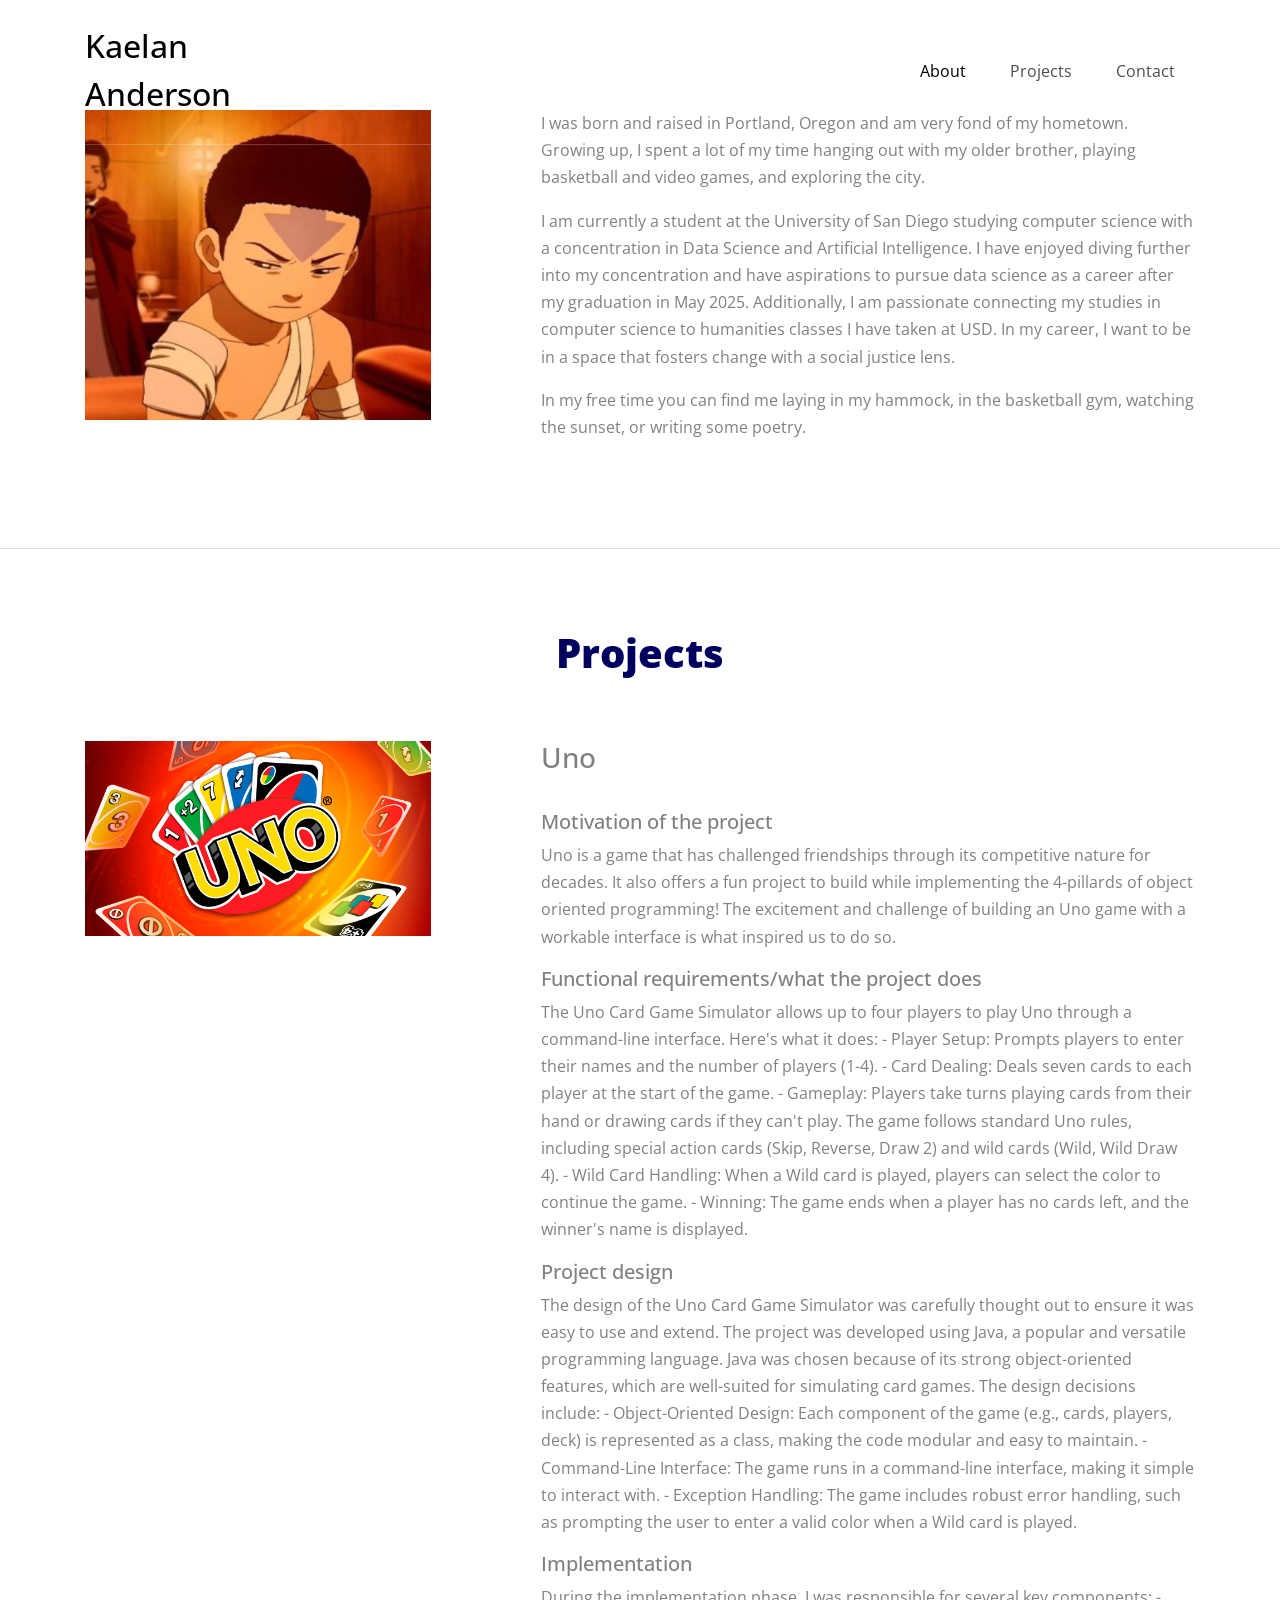
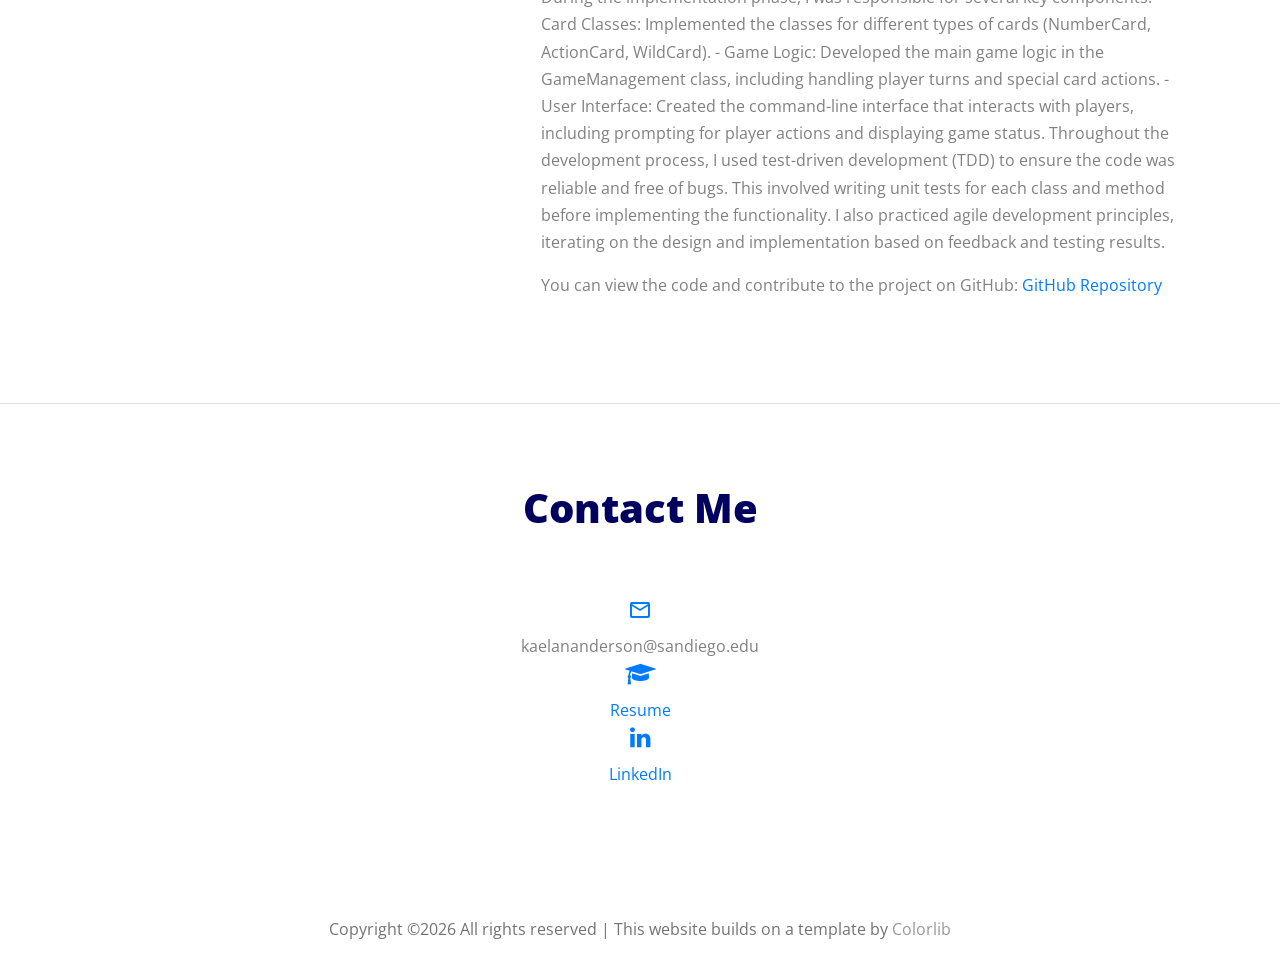
==== commit 6c2646eb: "project description" ====
--- a/index.html
+++ b/index.html
@@ -145,21 +145,41 @@
               Functional requirements/what the project does
               </h5>
               <p>
-                placeholder
+                The Uno Card Game Simulator allows up to four players to play Uno through a command-line interface. Here's what it does:
+
+                - Player Setup: Prompts players to enter their names and the number of players (1-4).
+                - Card Dealing: Deals seven cards to each player at the start of the game.
+                - Gameplay: Players take turns playing cards from their hand or drawing cards if they can't play. The game follows standard Uno rules, including special action cards (Skip, Reverse, Draw 2) and wild cards (Wild, Wild Draw 4).
+                - Wild Card Handling: When a Wild card is played, players can select the color to continue the game.
+                - Winning: The game ends when a player has no cards left, and the winner's name is displayed.
               </p>
               <h5>
               Project design
               </h5>
               <p>
-                placeholder
+                The design of the Uno Card Game Simulator was carefully thought out to ensure it was easy to use and extend. The project was developed using Java, a popular and versatile programming language. Java was chosen because of its strong object-oriented features, which are well-suited for simulating card games.
+
+                The design decisions include:
+
+                - Object-Oriented Design: Each component of the game (e.g., cards, players, deck) is represented as a class, making the code modular and easy to maintain.
+                - Command-Line Interface: The game runs in a command-line interface, making it simple to interact with.
+                - Exception Handling: The game includes robust error handling, such as prompting the user to enter a valid color when a Wild card is played.
               </p>
               <h5>
               Implementation
               </h5>
               <p>
-                placeholder
-              </p>
-
+                During the implementation phase, I was responsible for several key components:
+
+                - Card Classes: Implemented the classes for different types of cards (NumberCard, ActionCard, WildCard).
+                - Game Logic: Developed the main game logic in the GameManagement class, including handling player turns and special card actions.
+                - User Interface: Created the command-line interface that interacts with players, including prompting for player actions and displaying game status.
+
+                Throughout the development process, I used test-driven development (TDD) to ensure the code was reliable and free of bugs. This involved writing unit tests for each class and method before implementing the functionality. I also practiced agile development principles, iterating on the design and implementation based on feedback and testing results.
+              </p>
+              <p>You can view the code and contribute to the project on GitHub:
+                <a href="https://github.com/username/uno-card-game-simulator" target="_blank">GitHub Repository</a>
+              </p>
 
             </div>
 
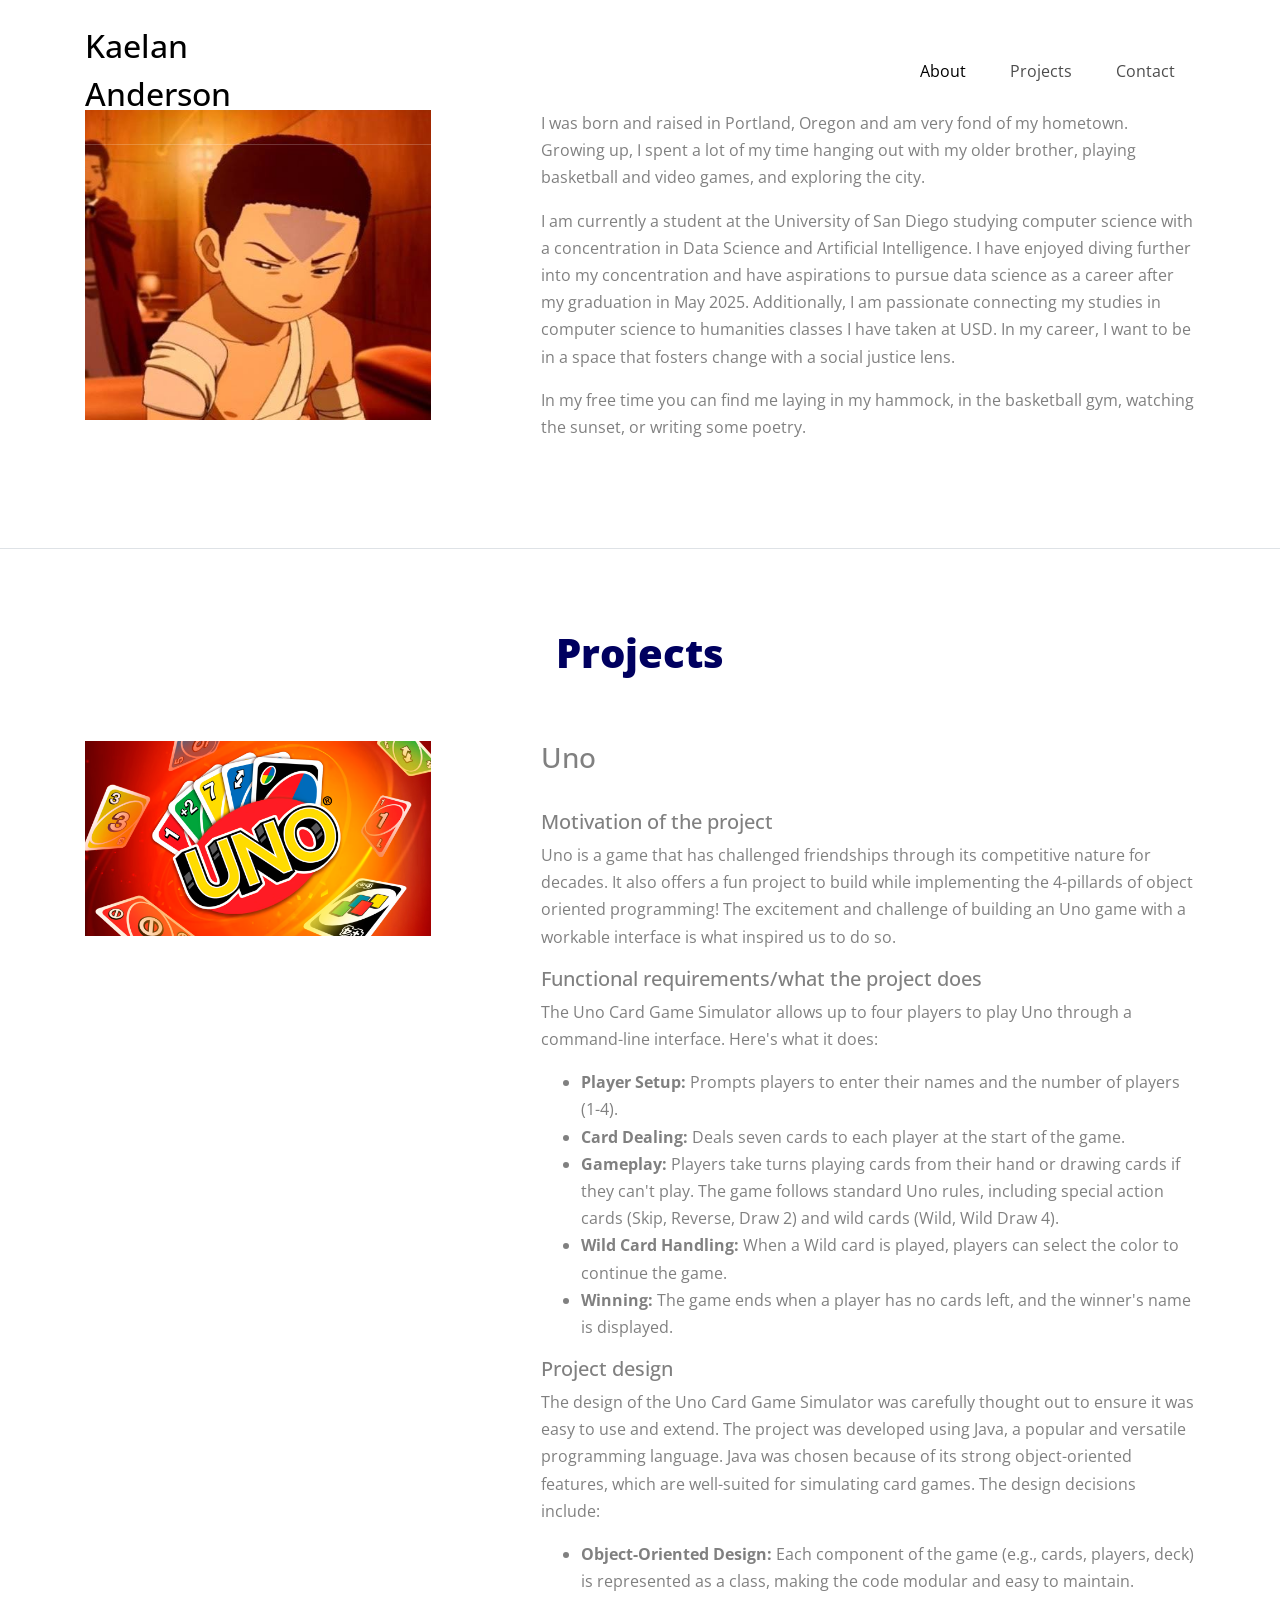
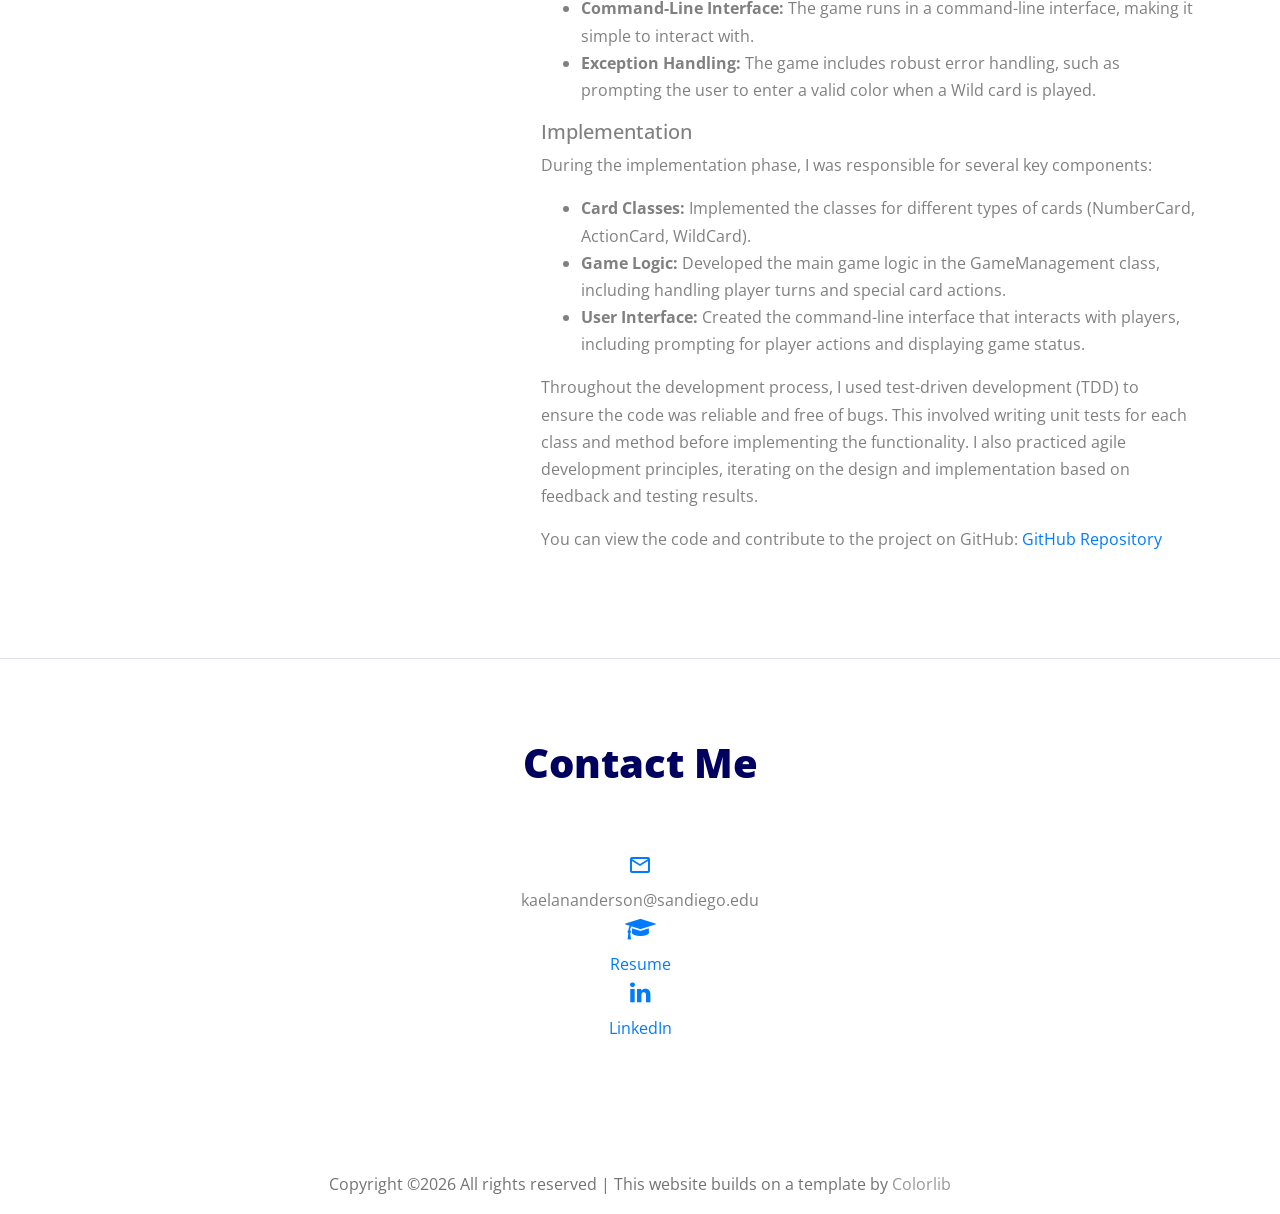
==== commit c9262571: "fixed the lists" ====
--- a/index.html
+++ b/index.html
@@ -146,13 +146,17 @@
               </h5>
               <p>
                 The Uno Card Game Simulator allows up to four players to play Uno through a command-line interface. Here's what it does:
-
-                - Player Setup: Prompts players to enter their names and the number of players (1-4).
-                - Card Dealing: Deals seven cards to each player at the start of the game.
-                - Gameplay: Players take turns playing cards from their hand or drawing cards if they can't play. The game follows standard Uno rules, including special action cards (Skip, Reverse, Draw 2) and wild cards (Wild, Wild Draw 4).
-                - Wild Card Handling: When a Wild card is played, players can select the color to continue the game.
-                - Winning: The game ends when a player has no cards left, and the winner's name is displayed.
-              </p>
+              </p>
+
+              <ul>
+                <li><strong>Player Setup:</strong> Prompts players to enter their names and the number of players (1-4).</li>
+                <li><strong>Card Dealing:</strong> Deals seven cards to each player at the start of the game.</li>
+                <li><strong>Gameplay:</strong> Players take turns playing cards from their hand or drawing cards if they can't play. The game follows standard Uno rules, including special action cards (Skip, Reverse, Draw 2) and wild cards (Wild, Wild Draw 4).</li>
+                <li><strong>Wild Card Handling:</strong> When a Wild card is played, players can select the color to continue the game.</li>
+                <li><strong>Winning:</strong> The game ends when a player has no cards left, and the winner's name is displayed.</li>
+              </ul>
+
+
               <h5>
               Project design
               </h5>
@@ -160,25 +164,31 @@
                 The design of the Uno Card Game Simulator was carefully thought out to ensure it was easy to use and extend. The project was developed using Java, a popular and versatile programming language. Java was chosen because of its strong object-oriented features, which are well-suited for simulating card games.
 
                 The design decisions include:
-
-                - Object-Oriented Design: Each component of the game (e.g., cards, players, deck) is represented as a class, making the code modular and easy to maintain.
-                - Command-Line Interface: The game runs in a command-line interface, making it simple to interact with.
-                - Exception Handling: The game includes robust error handling, such as prompting the user to enter a valid color when a Wild card is played.
-              </p>
+              </p>
+              <ul>
+                <li><strong>Object-Oriented Design:</strong> Each component of the game (e.g., cards, players, deck) is represented as a class, making the code modular and easy to maintain.</li>
+                <li><strong>Command-Line Interface:</strong> The game runs in a command-line interface, making it simple to interact with.</li>
+                <li><strong>Exception Handling:</strong> The game includes robust error handling, such as prompting the user to enter a valid color when a Wild card is played.</li>
+              </ul>
+
               <h5>
               Implementation
               </h5>
               <p>
                 During the implementation phase, I was responsible for several key components:
-
-                - Card Classes: Implemented the classes for different types of cards (NumberCard, ActionCard, WildCard).
-                - Game Logic: Developed the main game logic in the GameManagement class, including handling player turns and special card actions.
-                - User Interface: Created the command-line interface that interacts with players, including prompting for player actions and displaying game status.
-
+              </p>
+              <ul>
+                <li><strong>Card Classes:</strong> Implemented the classes for different types of cards (NumberCard, ActionCard, WildCard).</li>
+                <li><strong>Game Logic:</strong> Developed the main game logic in the GameManagement class, including handling player turns and special card actions.</li>
+                <li><strong>User Interface:</strong> Created the command-line interface that interacts with players, including prompting for player actions and displaying game status.</li>
+              </ul>
+
+              <p>
                 Throughout the development process, I used test-driven development (TDD) to ensure the code was reliable and free of bugs. This involved writing unit tests for each class and method before implementing the functionality. I also practiced agile development principles, iterating on the design and implementation based on feedback and testing results.
               </p>
+
               <p>You can view the code and contribute to the project on GitHub:
-                <a href="https://github.com/username/uno-card-game-simulator" target="_blank">GitHub Repository</a>
+                <a href="https://github.com/usd-cs/comp305-final-project-sp24-s01s02-kae-and-key" target="_blank">GitHub Repository</a>
               </p>
 
             </div>
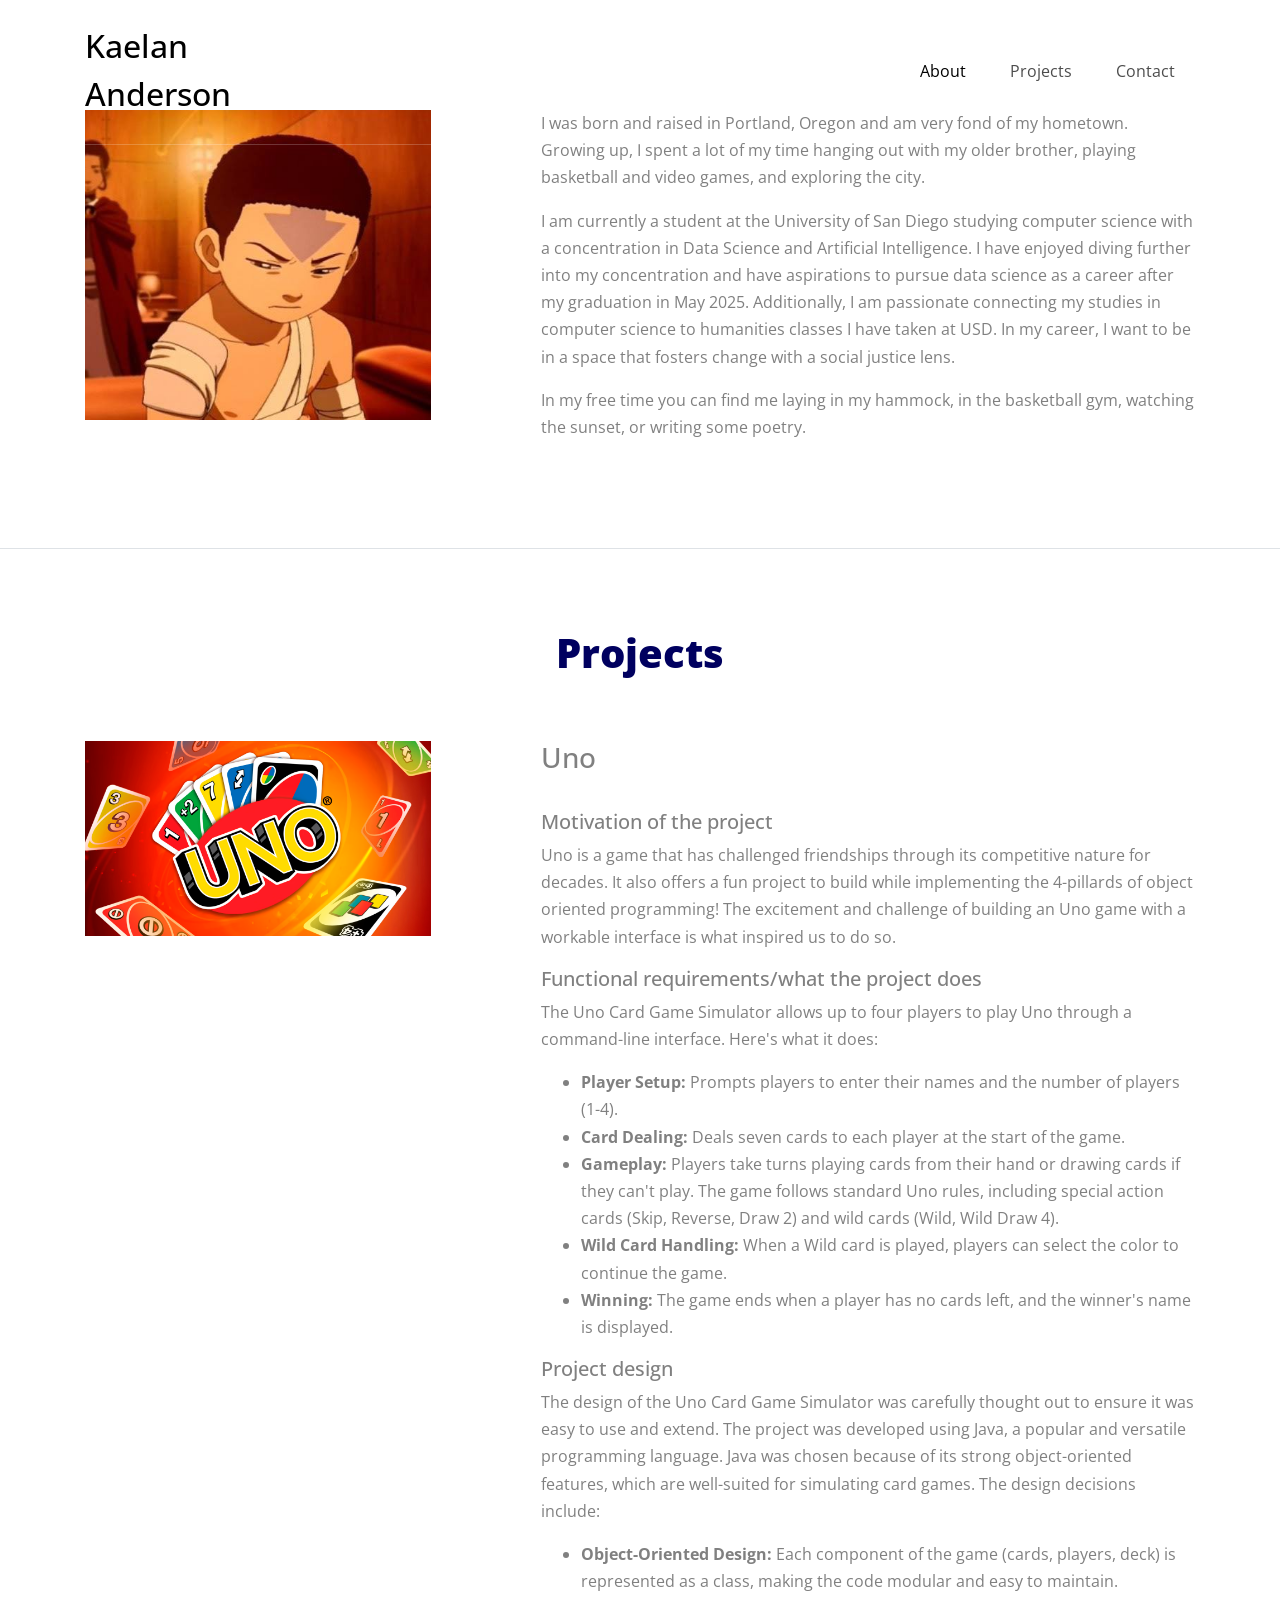
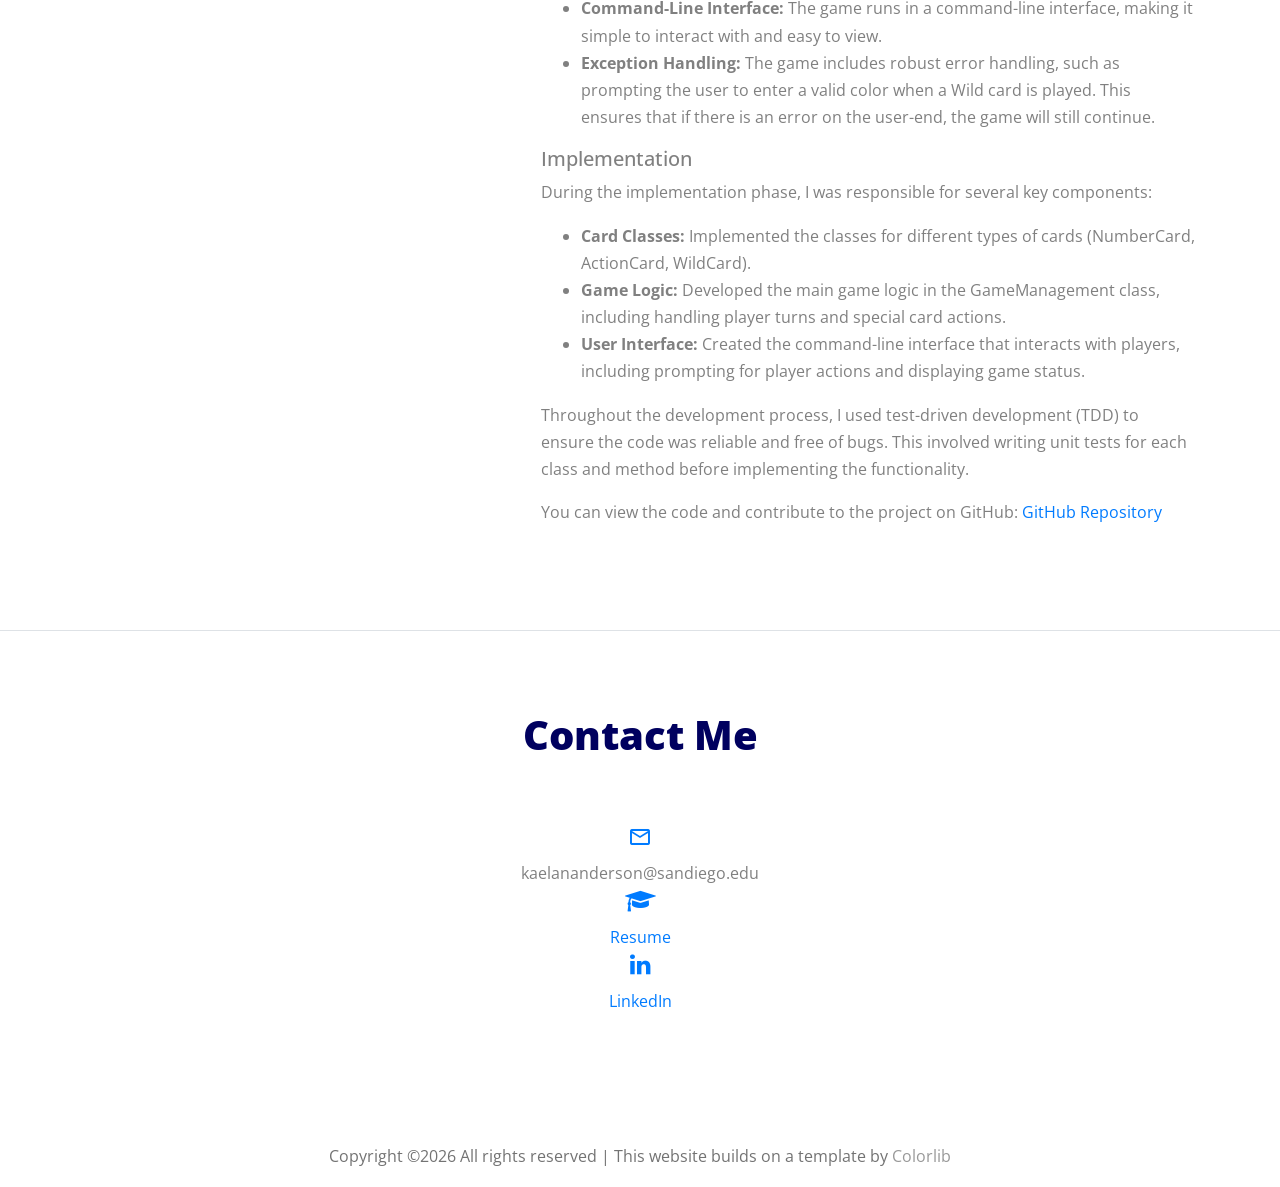
==== commit 5f03efeb: "editing the project description" ====
--- a/index.html
+++ b/index.html
@@ -166,9 +166,9 @@
                 The design decisions include:
               </p>
               <ul>
-                <li><strong>Object-Oriented Design:</strong> Each component of the game (e.g., cards, players, deck) is represented as a class, making the code modular and easy to maintain.</li>
-                <li><strong>Command-Line Interface:</strong> The game runs in a command-line interface, making it simple to interact with.</li>
-                <li><strong>Exception Handling:</strong> The game includes robust error handling, such as prompting the user to enter a valid color when a Wild card is played.</li>
+                <li><strong>Object-Oriented Design:</strong> Each component of the game (cards, players, deck) is represented as a class, making the code modular and easy to maintain.</li>
+                <li><strong>Command-Line Interface:</strong> The game runs in a command-line interface, making it simple to interact with and easy to view.</li>
+                <li><strong>Exception Handling:</strong> The game includes robust error handling, such as prompting the user to enter a valid color when a Wild card is played. This ensures that if there is an error on the user-end, the game will still continue.</li>
               </ul>
 
               <h5>
@@ -184,7 +184,7 @@
               </ul>
 
               <p>
-                Throughout the development process, I used test-driven development (TDD) to ensure the code was reliable and free of bugs. This involved writing unit tests for each class and method before implementing the functionality. I also practiced agile development principles, iterating on the design and implementation based on feedback and testing results.
+                Throughout the development process, I used test-driven development (TDD) to ensure the code was reliable and free of bugs. This involved writing unit tests for each class and method before implementing the functionality.
               </p>
 
               <p>You can view the code and contribute to the project on GitHub:
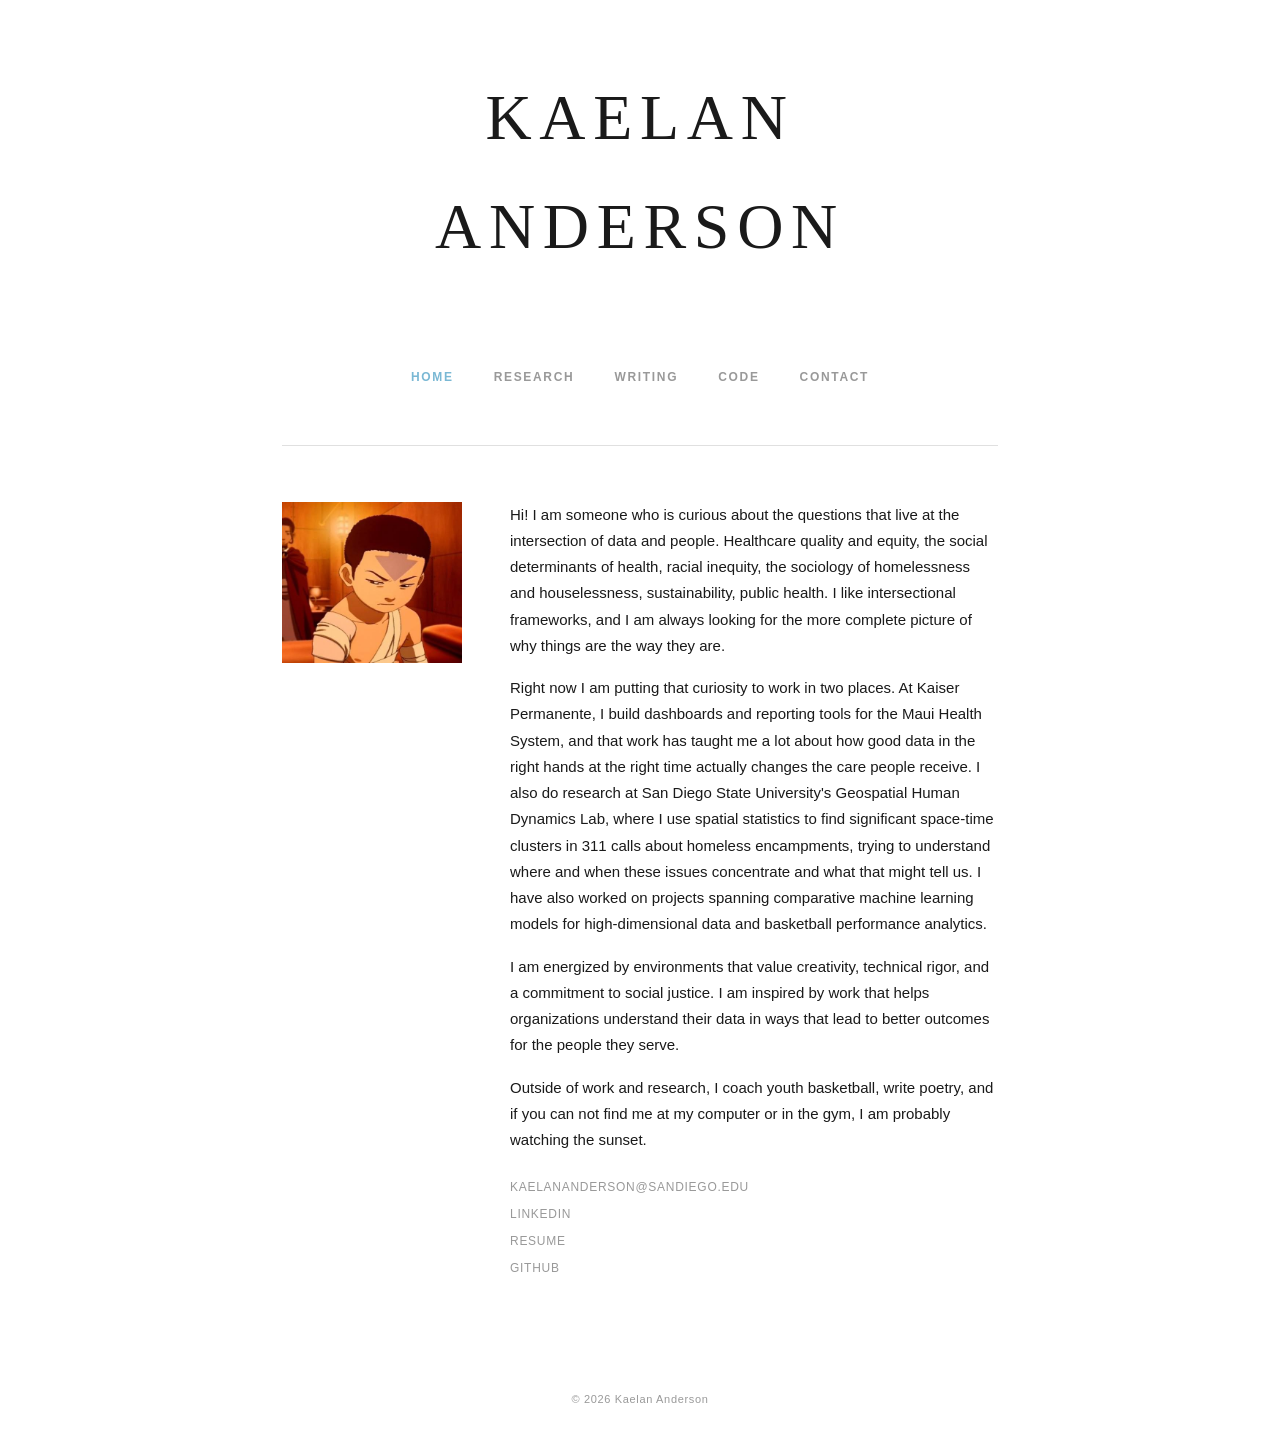
==== commit 160068e4: "major updates" ====
--- a/index.html
+++ b/index.html
@@ -1,280 +1,56 @@
 <!doctype html>
 <html lang="en">
-  <head>
+<head>
+  <meta charset="utf-8">
+  <meta name="viewport" content="width=device-width, initial-scale=1">
+  <title>Kaelan Anderson</title>
+  <link rel="stylesheet" href="style.css">
+</head>
+<body>
 
-    <title>Kaelan Anderson</title>
-    <meta charset="utf-8">
-    <meta name="viewport" content="width=device-width, initial-scale=1, shrink-to-fit=no">
+  <header>
+    <a href="index.html" class="site-name">Kaelan Anderson</a>
+    <!-- <p class="site-tagline">Data science, writing, Portland.</p> -->
+  </header>
 
+  <nav>
+    <ul class="nav-links">
+      <li><a href="index.html" class="active">Home</a></li>
+      <li><a href="research.html">Research</a></li>
+      <li><a href="writing.html">Writing</a></li>
+      <li><a href="code.html">Code</a></li>
+      <li><a href="mailto:kaelananderson@sandiego.edu">Contact</a></li>
+    </ul>
+  </nav>
 
-    <link href="https://fonts.googleapis.com/css?family=Open+Sans:300,400,700" rel="stylesheet">
-    <link rel="stylesheet" href="fonts/icomoon/style.css">
+  <div class="home-grid">
+    <div>
+      <img src="aang.jpg" alt="Kaelan Anderson" class="home-photo">
+    </div>
+    <div class="home-text">
+      <p>
+      Hi! I am someone who is curious about the questions that live at the intersection of data and people. Healthcare quality and equity, the social determinants of health, racial inequity, the sociology of homelessness and houselessness, sustainability, public health. I like intersectional frameworks, and I am always looking for the more complete picture of why things are the way they are.
+      </p>
+      <p>
+      Right now I am putting that curiosity to work in two places. At Kaiser Permanente, I build dashboards and reporting tools for the Maui Health System, and that work has taught me a lot about how good data in the right hands at the right time actually changes the care people receive. I also do research at San Diego State University's Geospatial Human Dynamics Lab, where I use spatial statistics to find significant space-time clusters in 311 calls about homeless encampments, trying to understand where and when these issues concentrate and what that might tell us. I have also worked on projects spanning comparative machine learning models for high-dimensional data and basketball performance analytics.
+      </p>
+      <p>
+      I am energized by environments that value creativity, technical rigor, and a commitment to social justice. I am inspired by work that helps organizations understand their data in ways that lead to better outcomes for the people they serve.
+      </p>
+      <p>
+      Outside of work and research, I coach youth basketball, write poetry, and if you can not find me at my computer or in the gym, I am probably watching the sunset.
+      </p>
 
-    <link rel="stylesheet" href="css/bootstrap.min.css">
-    <link rel="stylesheet" href="css/jquery-ui.css">
-    <link rel="stylesheet" href="css/owl.carousel.min.css">
-    <link rel="stylesheet" href="css/owl.theme.default.min.css">
-    <link rel="stylesheet" href="css/owl.theme.default.min.css">
-
-    <link rel="stylesheet" href="css/jquery.fancybox.min.css">
-
-    <link rel="stylesheet" href="css/bootstrap-datepicker.css">
-
-    <link rel="stylesheet" href="fonts/flaticon/font/flaticon.css">
-
-    <link rel="stylesheet" href="css/aos.css">
-
-    <link rel="stylesheet" href="css/style.css">
-
-  </head>
-  <body data-spy="scroll" data-target=".site-navbar-target" data-offset="300">
-
-
-  <div id="overlayer"></div>
-  <div class="loader">
-    <div class="spinner-border text-primary" role="status">
-      <span class="sr-only">Loading...</span>
+      <div class="home-links">
+        <a href="mailto:kaelananderson@sandiego.edu">kaelananderson@sandiego.edu</a>
+        <a href="https://www.linkedin.com/in/kaelan-anderson-65124920a/" target="_blank">LinkedIn</a>
+        <a href="https://docs.google.com/document/d/192AzUiTO9TXgvxhG2GLTBsubhQxeS1_2C6TL3wHDbUU/edit?usp=sharing" target="_blank">Resume</a>
+        <a href="https://github.com/usd-cs" target="_blank">GitHub</a>
+      </div>
     </div>
   </div>
 
+  <footer>© <script>document.write(new Date().getFullYear())</script> Kaelan Anderson</footer>
 
-  <div class="site-wrap">
-
-    <div class="site-mobile-menu site-navbar-target">
-      <div class="site-mobile-menu-header">
-        <div class="site-mobile-menu-close mt-3">
-          <span class="icon-close2 js-menu-toggle"></span>
-        </div>
-      </div>
-      <div class="site-mobile-menu-body"></div>
-    </div>
-
-
-    <header class="site-navbar py-4 js-sticky-header site-navbar-target" role="banner">
-
-      <div class="container">
-        <div class="row align-items-center">
-
-          <div class="col-6 col-xl-2">
-            <h1 class="mb-0 site-logo"><a href="#" class="h2 mb-0">Kaelan Anderson</a></h1>
-          </div>
-
-          <div class="col-12 col-md-10 d-none d-xl-block">
-            <nav class="site-navigation position-relative text-right" role="navigation">
-
-              <ul class="site-menu main-menu js-clone-nav mr-auto d-none d-lg-block">
-                <li><a href="#about-section" class="nav-link">About</a></li>
-                <li><a href="#projects-section" class="nav-link">Projects</a></li>
-                <li><a href="#contact-section" class="nav-link">Contact</a></li>
-              </ul>
-            </nav>
-          </div>
-
-
-          <div class="col-6 d-inline-block d-xl-none ml-md-0 py-3" style="position: relative; top: 3px;"><a href="#" class="site-menu-toggle js-menu-toggle float-right"><span class="icon-menu h3"></span></a></div>
-
-        </div>
-      </div>
-
-    </header>
-
-
-
-
-    <div class="site-section cta-big-image border-bottom" id="about-section">
-      <div class="container" style="padding-top: 30px">
-        <div class="row">
-          <div class="col-lg-6 mb-5" data-aos="fade-up" data-aos-delay="">
-
-            <img src="aang.jpg" alt="Image of you of something fun" class="img-fluid">
-
-          </div>
-          <div class="col-lg-5 ml-auto" data-aos="fade-up" data-aos-delay="100">
-            <div class="mb-4">
-              <p>
-                I was born and raised in Portland, Oregon and am very fond of my hometown. Growing up, I spent a lot of my time hanging out with my older brother,
-                playing basketball and video games, and exploring the city. 
-              </p>
-              <p>
-                I am currently a student at the University of San Diego studying computer science with a concentration in Data Science and Artificial Intelligence. 
-                I have enjoyed diving further into my concentration and have aspirations to pursue data science as a career after my graduation in May 2025. Additionally, 
-                I am passionate connecting my studies in computer science to humanities classes I have taken at USD. In my career, I want to be in a space that fosters change
-                with a social justice lens. 
-               </p>
-               <p>
-                In my free time you can find me laying in my hammock, in the basketball gym, watching the sunset, or writing some poetry. 
-               </p>
-
-
-            </div>
-
-            
-
-          </div>
-        </div>
-      </div>
-    </div>
-
-
-
-    <section class="site-section border-bottom" id="projects-section">
-      <div class="container">
-        <div class="row mb-5 justify-content-center">
-          <div class="col-md-8 text-center">
-            <h2 class="section-title mb-3" data-aos="fade-up" data-aos-delay="">Projects</h2>
-          </div>
-        </div>
-        <div class="row">
-          <div class="col-lg-6 mb-5" data-aos="fade-up" data-aos-delay="">
-          
-            <img src="uno.avif" alt="Image of your project" class="img-fluid">
-          
-          </div>
-          <div class="col-lg-5 ml-auto" data-aos="fade-up" data-aos-delay="100">
-            <div class="mb-4">
-              <h3>Uno</h3>
-              <br>
-              <h5>
-               Motivation of the project
-              </h5>
-              <p>
-                Uno is a game that has challenged friendships through its competitive nature for decades. It also offers a fun project to build while implementing
-                the 4-pillards of object oriented programming! The excitement and challenge of building an Uno game with a workable interface is what inspired us to do so. 
-              </p>
-              <h5>
-              Functional requirements/what the project does
-              </h5>
-              <p>
-                The Uno Card Game Simulator allows up to four players to play Uno through a command-line interface. Here's what it does:
-              </p>
-
-              <ul>
-                <li><strong>Player Setup:</strong> Prompts players to enter their names and the number of players (1-4).</li>
-                <li><strong>Card Dealing:</strong> Deals seven cards to each player at the start of the game.</li>
-                <li><strong>Gameplay:</strong> Players take turns playing cards from their hand or drawing cards if they can't play. The game follows standard Uno rules, including special action cards (Skip, Reverse, Draw 2) and wild cards (Wild, Wild Draw 4).</li>
-                <li><strong>Wild Card Handling:</strong> When a Wild card is played, players can select the color to continue the game.</li>
-                <li><strong>Winning:</strong> The game ends when a player has no cards left, and the winner's name is displayed.</li>
-              </ul>
-
-
-              <h5>
-              Project design
-              </h5>
-              <p>
-                The design of the Uno Card Game Simulator was carefully thought out to ensure it was easy to use and extend. The project was developed using Java, a popular and versatile programming language. Java was chosen because of its strong object-oriented features, which are well-suited for simulating card games.
-
-                The design decisions include:
-              </p>
-              <ul>
-                <li><strong>Object-Oriented Design:</strong> Each component of the game (cards, players, deck) is represented as a class, making the code modular and easy to maintain.</li>
-                <li><strong>Command-Line Interface:</strong> The game runs in a command-line interface, making it simple to interact with and easy to view.</li>
-                <li><strong>Exception Handling:</strong> The game includes robust error handling, such as prompting the user to enter a valid color when a Wild card is played. This ensures that if there is an error on the user-end, the game will still continue.</li>
-              </ul>
-
-              <h5>
-              Implementation
-              </h5>
-              <p>
-                During the implementation phase, I was responsible for several key components:
-              </p>
-              <ul>
-                <li><strong>Card Classes:</strong> Implemented the classes for different types of cards (NumberCard, ActionCard, WildCard).</li>
-                <li><strong>Game Logic:</strong> Developed the main game logic in the GameManagement class, including handling player turns and special card actions.</li>
-                <li><strong>User Interface:</strong> Created the command-line interface that interacts with players, including prompting for player actions and displaying game status.</li>
-              </ul>
-
-              <p>
-                Throughout the development process, I used test-driven development (TDD) to ensure the code was reliable and free of bugs. This involved writing unit tests for each class and method before implementing the functionality.
-              </p>
-
-              <p>You can view the code and contribute to the project on GitHub:
-                <a href="https://github.com/usd-cs/comp305-final-project-sp24-s01s02-kae-and-key" target="_blank">GitHub Repository</a>
-              </p>
-
-            </div>
-
-            
-
-          </div>
-        </div>
-      </div>
-      
-
-    </section>
-
-
-    <section class="site-section" id="contact-section" data-aos="fade">
-      <div class="container">
-        <div class="row mb-5">
-          <div class="col-12 text-center">
-            <h2 class="section-title mb-3">Contact Me</h2>
-          </div>
-        </div>
-        <div class="row mb-5 text-center">
-
-
-
-          
-          
-          <div class="col-md-12 text-center">
-            <p class="mb-0">
-              <span class="icon-mail_outline d-block h4 text-primary"></span>
-              <span>kaelananderson@sandiego.edu</span>
-            </p>
-          </div>
-          
-          <div class="col-md-12 text-center">
-            <p class="mb-0">
-              <span class="icon-graduation-cap d-block h4 text-primary"></span>
-              <a href="https://docs.google.com/document/d/192AzUiTO9TXgvxhG2GLTBsubhQxeS1_2C6TL3wHDbUU/edit?usp=sharing">Resume</a>
-            </p>
-          </div>
-
-          <div class="col-md-12 text-center">
-            <p class="mb-0">
-              <span class="icon-linkedin d-block h4 text-primary"></span>
-              <a href="https://www.linkedin.com/in/kaelan-anderson-65124920a/">LinkedIn</a>
-            </p>
-          </div>
-        </div>
-
-      </div>
-    </section>
-
-
-    <footer class="site-footer">
-      <div class="container">
-
-          <div class="col-md-12 text-center">
-            <p>
-            <!-- Link back to Colorlib can't be removed. Template is licensed under CC BY 3.0. -->
-            Copyright &copy;<script>document.write(new Date().getFullYear());</script> All rights reserved | This website builds on a template by <a href="https://colorlib.com" target="_blank" >Colorlib</a>
-            <!-- Link back to Colorlib can't be removed. Template is licensed under CC BY 3.0. -->
-            </p>
-
-          </div>
-
-
-      </div>
-    </footer>
-
-  </div> <!-- .site-wrap -->
-
-  <script src="js/jquery-3.3.1.min.js"></script>
-  <script src="js/jquery-ui.js"></script>
-  <script src="js/popper.min.js"></script>
-  <script src="js/bootstrap.min.js"></script>
-  <script src="js/owl.carousel.min.js"></script>
-  <script src="js/jquery.countdown.min.js"></script>
-  <script src="js/jquery.easing.1.3.js"></script>
-  <script src="js/aos.js"></script>
-  <script src="js/jquery.fancybox.min.js"></script>
-  <script src="js/jquery.sticky.js"></script>
-  <script src="js/isotope.pkgd.min.js"></script>
-  <script src="js/collapsable.js"></script>
-
-
-  <script src="js/main.js"></script>
-
-  </body>
-</html>
+</body>
+</html>
--- a/style.css
+++ b/style.css
@@ -0,0 +1,186 @@
+*, *::before, *::after { box-sizing: border-box; margin: 0; padding: 0; }
+
+:root {
+  --ink: #1a1a1a;
+  --muted: #999;
+  --border: #e0e0e0;
+  --sans: 'Helvetica Neue', Arial, sans-serif;
+  --serif: Georgia, serif;
+}
+
+body {
+  font-family: var(--sans);
+  font-size: 15px;
+  line-height: 1.7;
+  color: var(--ink);
+  background: #fff;
+  max-width: 780px;
+  margin: 0 auto;
+  padding: 0 2rem;
+}
+
+/* HEADER — same on every page */
+header {
+  text-align: center;
+  padding: 4rem 0 2.5rem;
+}
+
+.site-name {
+  font-family: var(--serif);
+  font-size: clamp(2.2rem, 6vw, 4rem);
+  font-weight: normal;
+  letter-spacing: 0.12em;
+  text-transform: uppercase;
+  text-decoration: none;
+  color: var(--ink);
+  display: block;
+  margin-bottom: 0.6rem;
+}
+
+.site-tagline {
+  font-family: var(--serif);
+  font-size: 1rem;
+  letter-spacing: 0.08em;
+  color: var(--muted);
+  font-style: italic;
+}
+
+/* NAV */
+nav {
+  text-align: center;
+  padding: 2rem 0 3.5rem;
+  border-bottom: 1px solid var(--border);
+  margin-bottom: 3.5rem;
+}
+
+.nav-links {
+  display: inline-flex;
+  gap: 2.5rem;
+  list-style: none;
+}
+
+.nav-links a {
+  font-size: 12px;
+  font-weight: 700;
+  letter-spacing: 0.14em;
+  text-transform: uppercase;
+  text-decoration: none;
+  color: var(--muted);
+}
+
+.nav-links a:hover { color: var(--ink); }
+.nav-links a.active { color: #7ab8d4; }  /* light blue like neilgong.com */
+
+/* CONTENT */
+h1 {
+  font-family: var(--serif);
+  font-size: 1.4rem;
+  font-weight: normal;
+  margin-bottom: 1.25rem;
+}
+
+h2 {
+  font-size: 1rem;
+  font-weight: normal;
+  font-family: var(--serif);
+}
+
+p {
+  margin-bottom: 1rem;
+  color: var(--ink);
+  line-height: 1.75;
+}
+
+a { color: var(--ink); }
+a:hover { text-decoration: underline; }
+
+/* HOME */
+.home-grid {
+  display: grid;
+  grid-template-columns: 180px 1fr;
+  gap: 3rem;
+  align-items: start;
+}
+
+.home-photo {
+  width: 100%;
+  display: block;
+}
+
+.home-links {
+  margin-top: 1.5rem;
+  display: flex;
+  flex-direction: column;
+  gap: 0.4rem;
+}
+
+.home-links a {
+  font-size: 12px;
+  letter-spacing: 0.06em;
+  text-transform: uppercase;
+  text-decoration: none;
+  color: var(--muted);
+}
+
+.home-links a:hover { color: var(--ink); }
+
+/* ENTRIES (code / writing / research pages) */
+.page-intro {
+  color: var(--muted);
+  margin-bottom: 2.5rem;
+  max-width: 520px;
+  font-style: italic;
+}
+
+.section-label {
+  font-size: 11px;
+  font-weight: 700;
+  letter-spacing: 0.12em;
+  text-transform: uppercase;
+  color: var(--muted);
+  margin: 2.5rem 0 0;
+}
+
+.entry {
+  padding: 1.5rem 0;
+  border-bottom: 1px solid var(--border);
+}
+
+.entry:first-of-type { border-top: 1px solid var(--border); }
+
+.entry-meta {
+  font-size: 11px;
+  letter-spacing: 0.08em;
+  text-transform: uppercase;
+  color: var(--muted);
+  margin-bottom: 0.3rem;
+}
+
+.entry h2 a {
+  text-decoration: none;
+  color: var(--ink);
+}
+
+.entry h2 a:hover { text-decoration: underline; }
+
+.entry p {
+  margin-top: 0.4rem;
+  color: #666;
+  font-size: 14px;
+}
+
+/* FOOTER */
+footer {
+  margin-top: 5rem;
+  padding: 2rem 0;
+  font-size: 11px;
+  letter-spacing: 0.06em;
+  color: var(--muted);
+  text-align: center;
+}
+
+@media (max-width: 520px) {
+  .home-grid { grid-template-columns: 1fr; }
+  .home-photo { max-width: 150px; }
+  .nav-links { gap: 1.5rem; flex-wrap: wrap; justify-content: center; }
+}
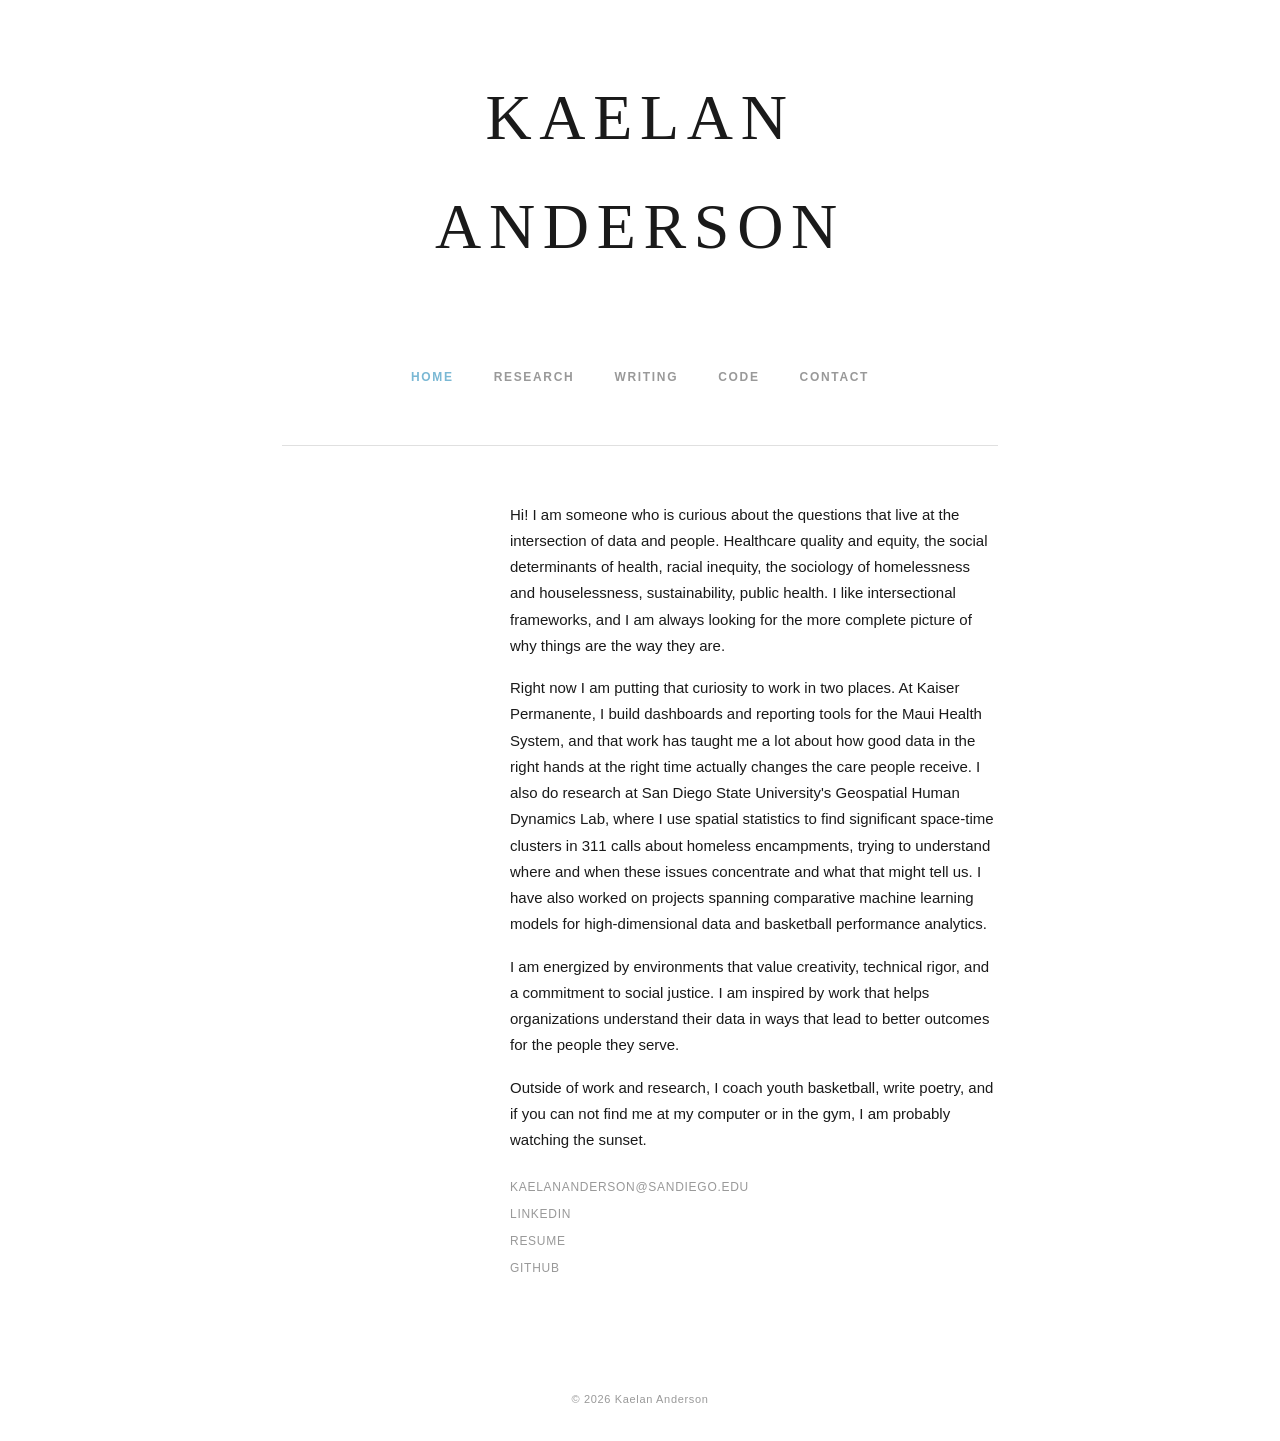
==== commit c4b66db3: "yes" ====
--- a/index.html
+++ b/index.html
@@ -25,7 +25,7 @@
 
   <div class="home-grid">
     <div>
-      <img src="aang.jpg" alt="Kaelan Anderson" class="home-photo">
+      <!-- <img src="aang.jpg" alt="Kaelan Anderson" class="home-photo"> -->
     </div>
     <div class="home-text">
       <p>
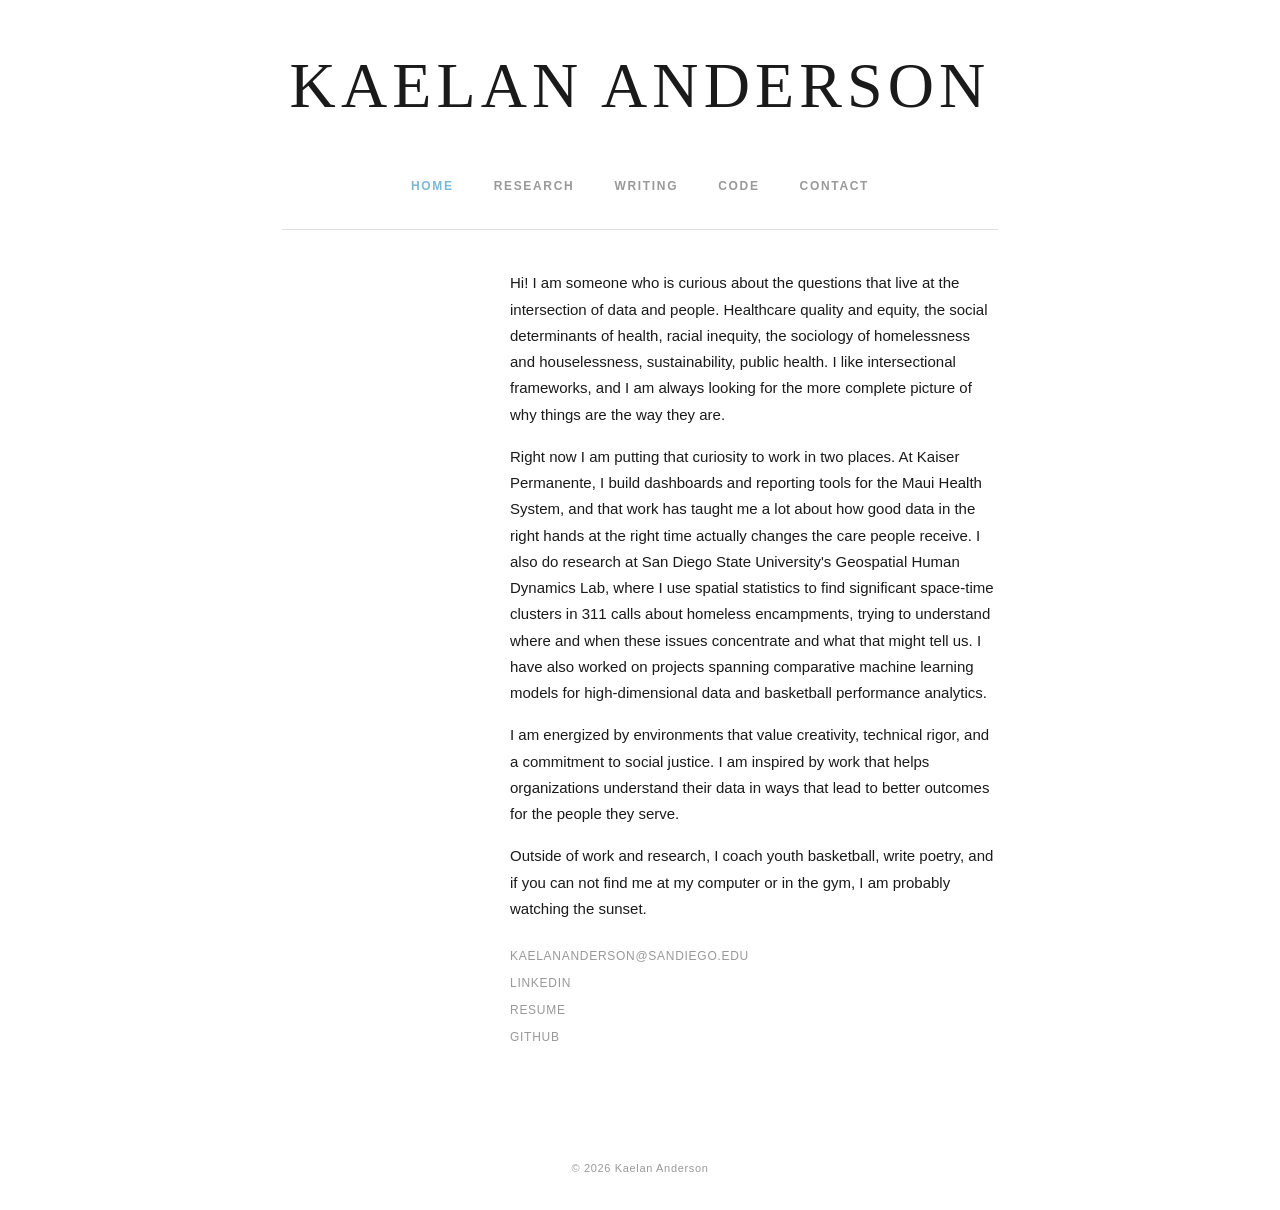
==== commit 0d9d6334: "adding ebola articlce" ====
--- a/index.html
+++ b/index.html
@@ -10,7 +10,6 @@
 
   <header>
     <a href="index.html" class="site-name">Kaelan Anderson</a>
-    <!-- <p class="site-tagline">Data science, writing, Portland.</p> -->
   </header>
 
   <nav>
--- a/style.css
+++ b/style.css
@@ -22,19 +22,20 @@
 /* HEADER — same on every page */
 header {
   text-align: center;
-  padding: 4rem 0 2.5rem;
+  padding: 2rem 0 1rem;
 }
 
 .site-name {
   font-family: var(--serif);
-  font-size: clamp(2.2rem, 6vw, 4rem);
+  font-size: clamp(2.0rem, 6vw, 4rem);
   font-weight: normal;
-  letter-spacing: 0.12em;
+  letter-spacing: 0.08em;
   text-transform: uppercase;
   text-decoration: none;
   color: var(--ink);
   display: block;
-  margin-bottom: 0.6rem;
+  margin-bottom: 0.2rem;
+  white-space: nowrap;
 }
 
 .site-tagline {
@@ -48,9 +49,9 @@
 /* NAV */
 nav {
   text-align: center;
-  padding: 2rem 0 3.5rem;
+  padding: 0.75rem 0 2rem;
   border-bottom: 1px solid var(--border);
-  margin-bottom: 3.5rem;
+  margin-bottom: 2.5rem;
 }
 
 .nav-links {
@@ -133,8 +134,8 @@
 }
 
 .section-label {
-  font-size: 11px;
-  font-weight: 700;
+  font-size: 12px;
+  font-weight: 800;
   letter-spacing: 0.12em;
   text-transform: uppercase;
   color: var(--muted);
